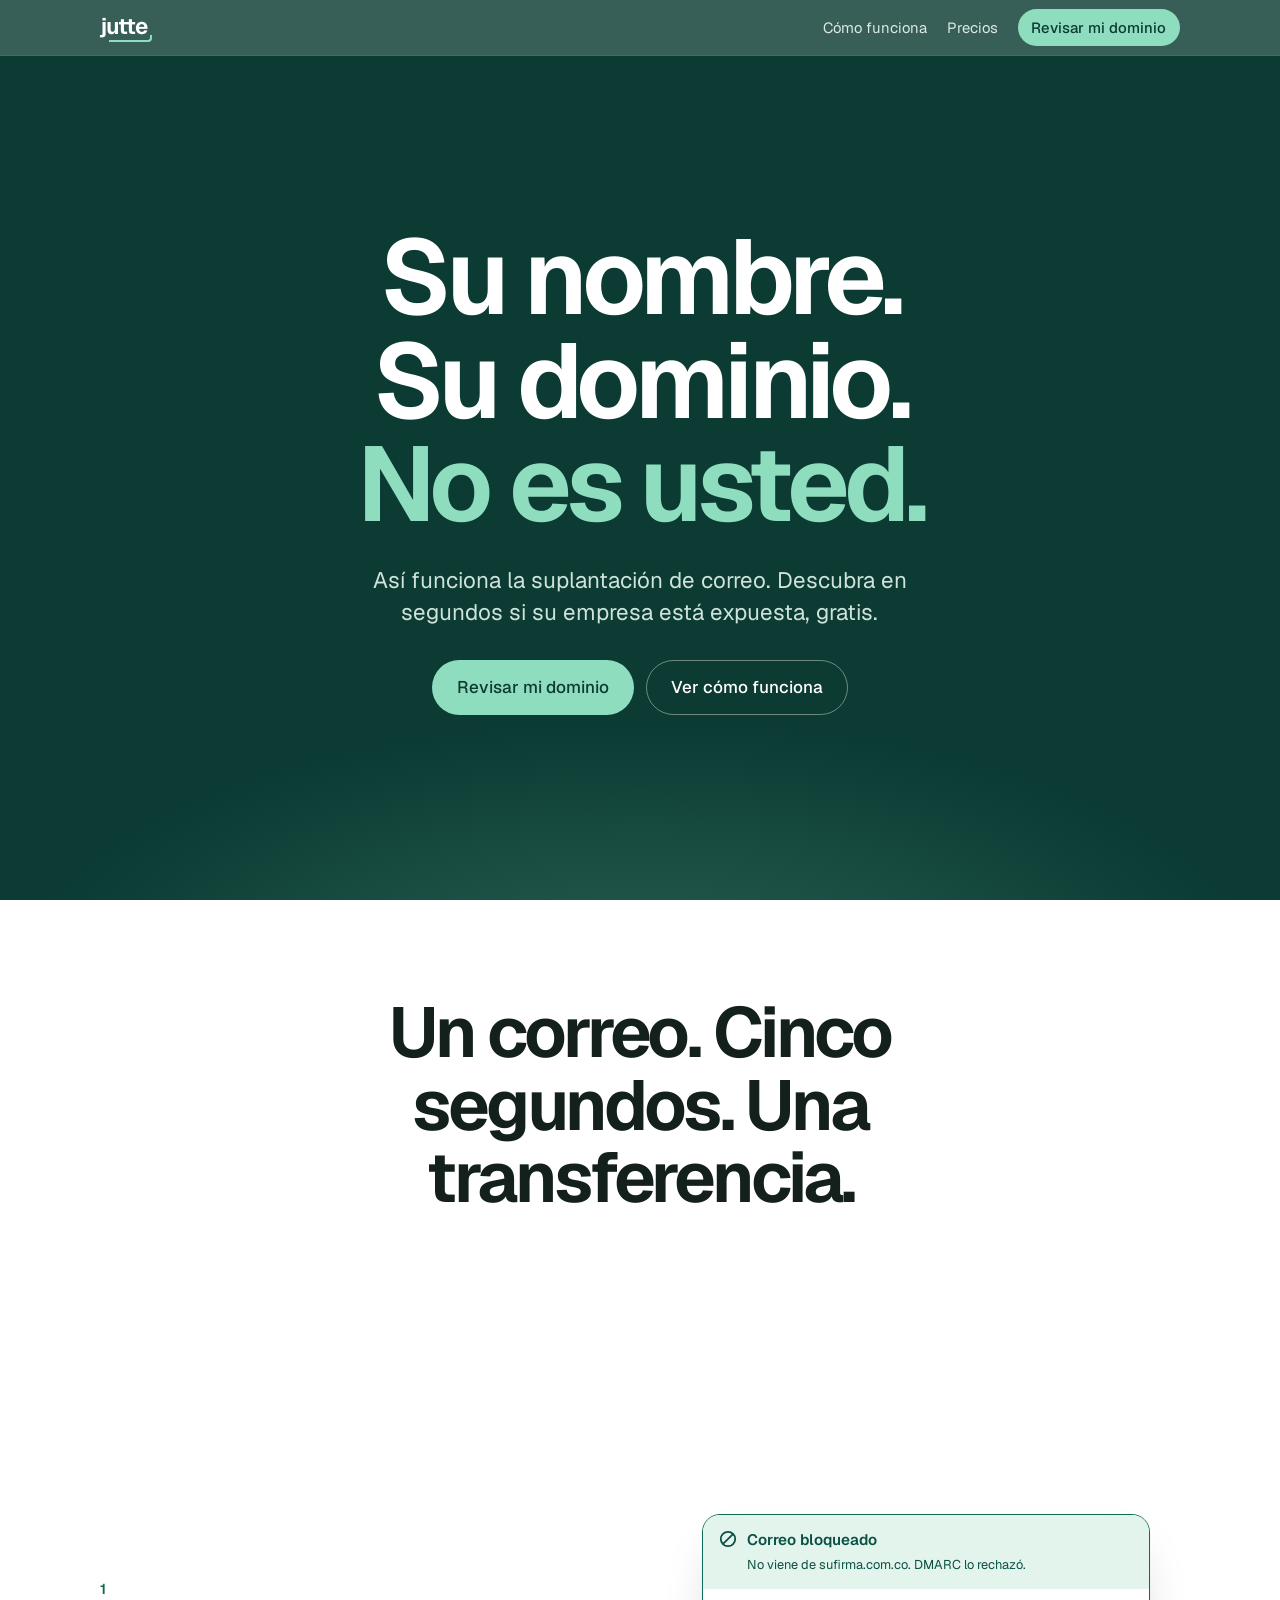
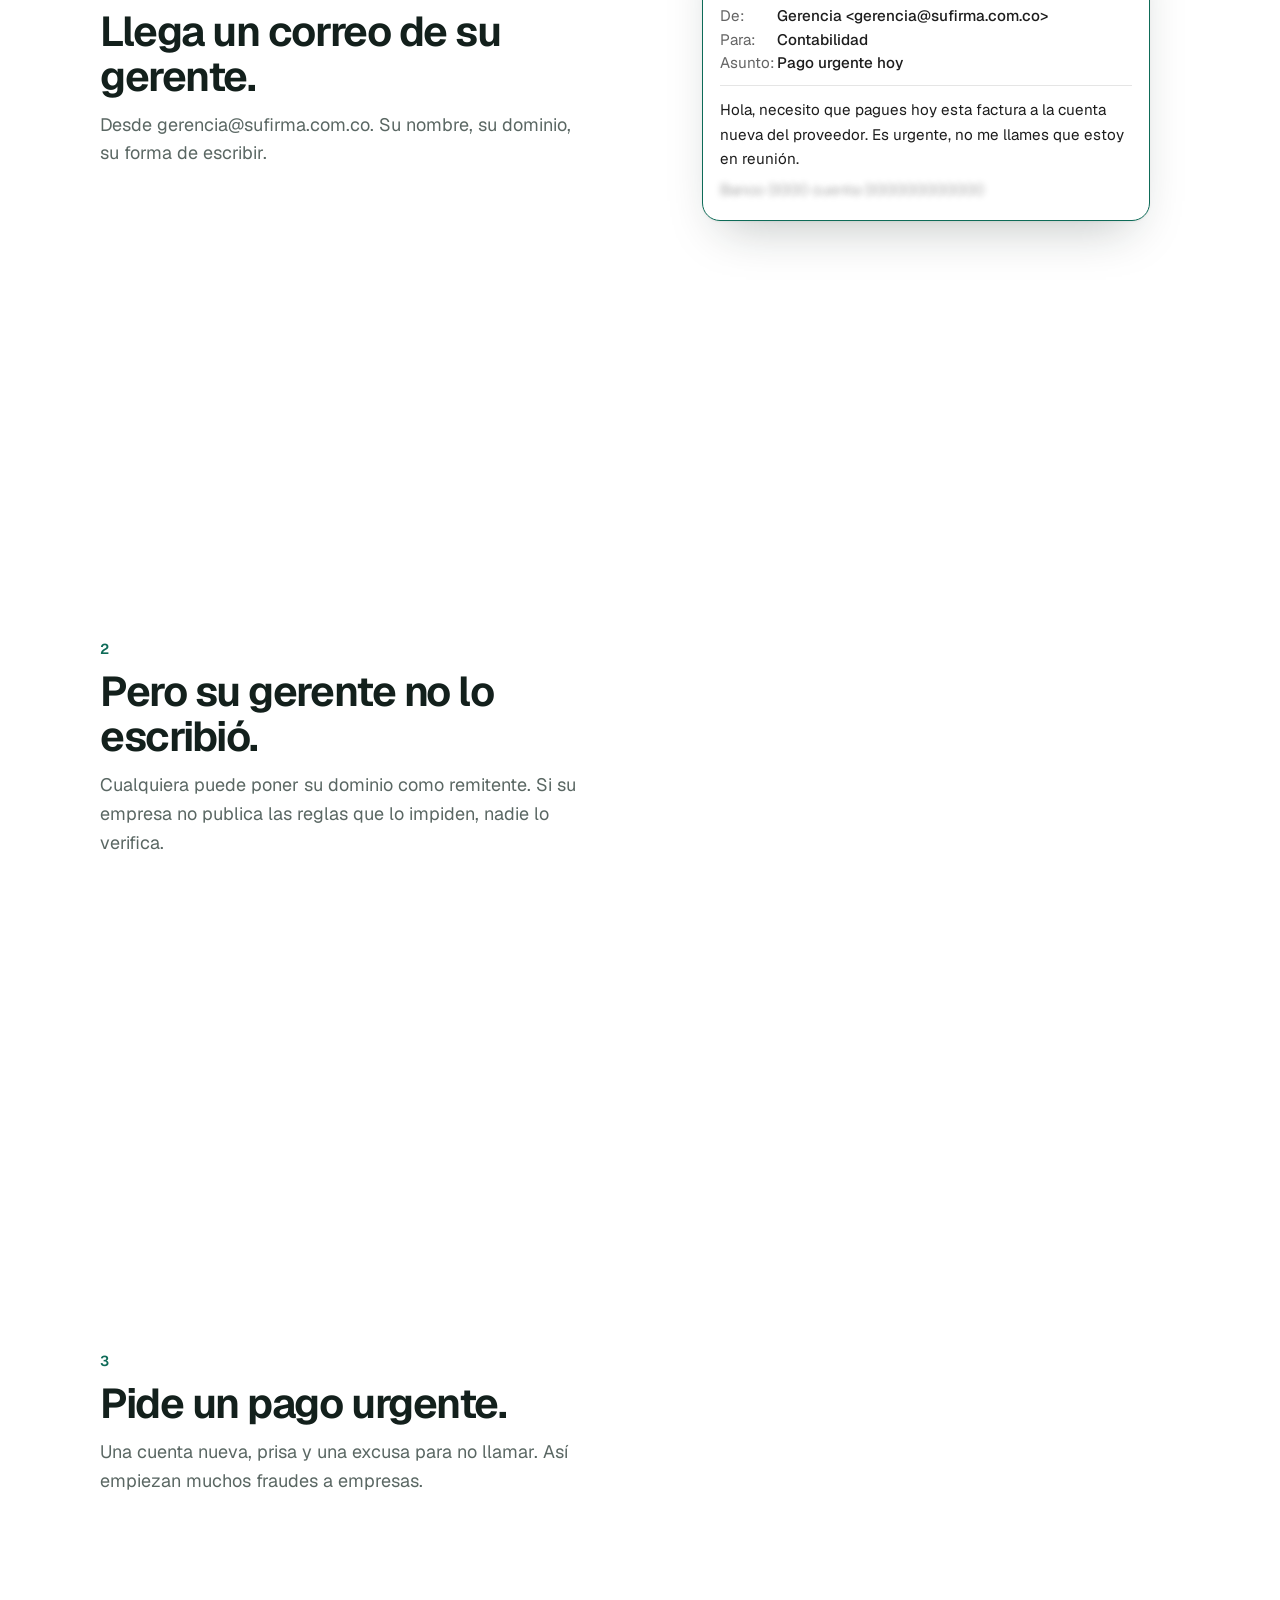
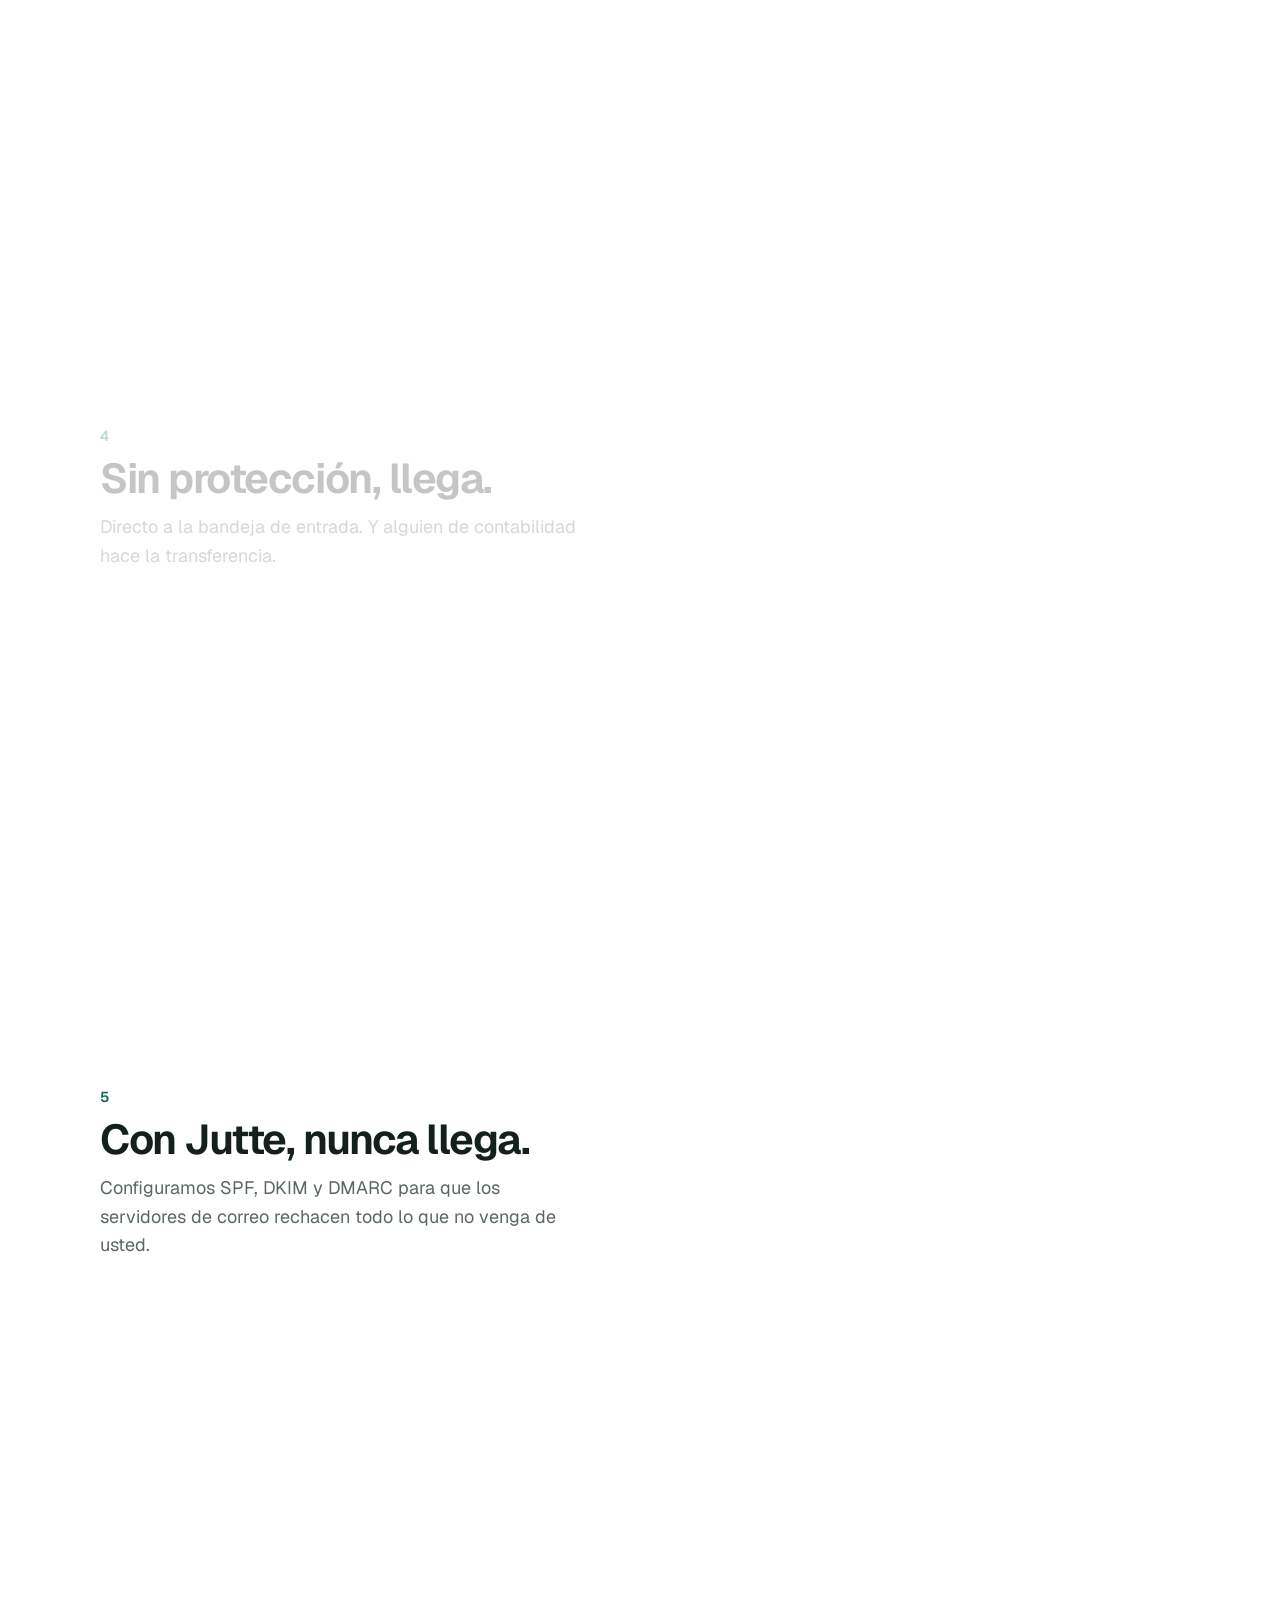
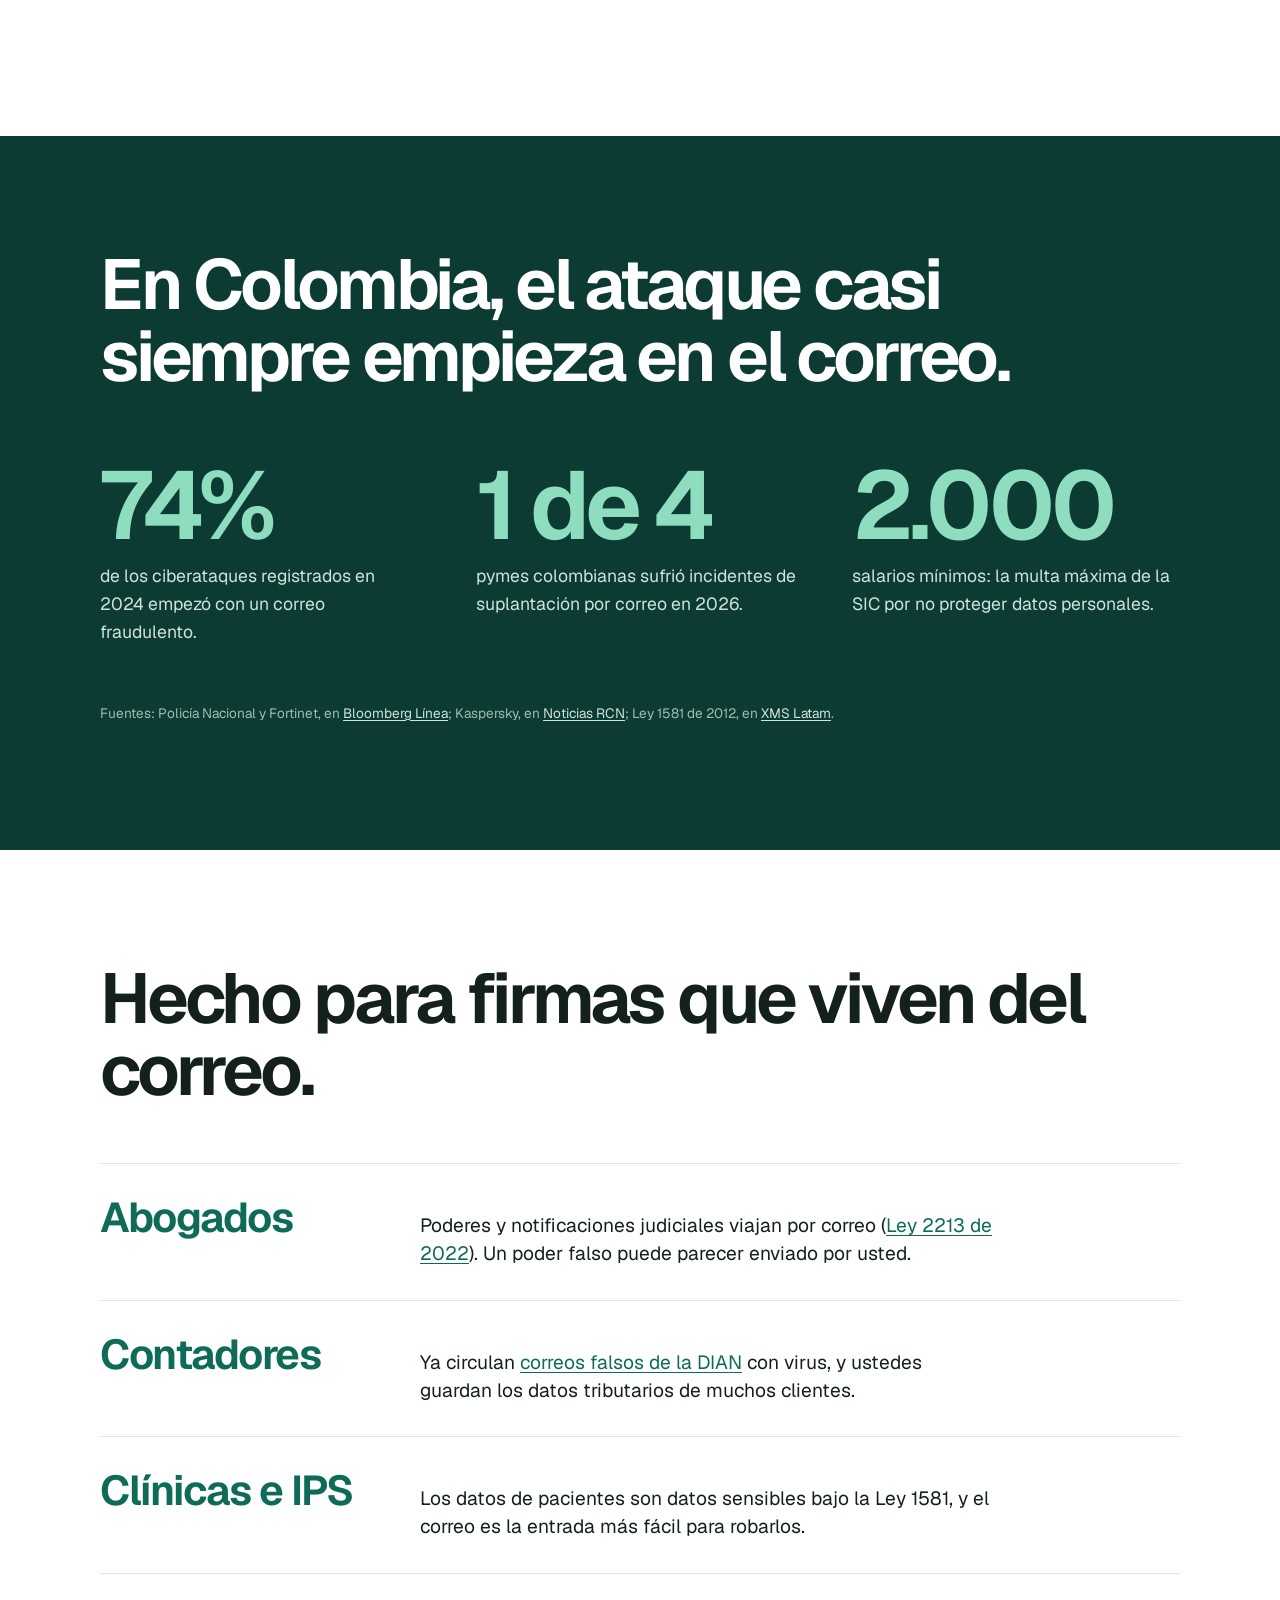
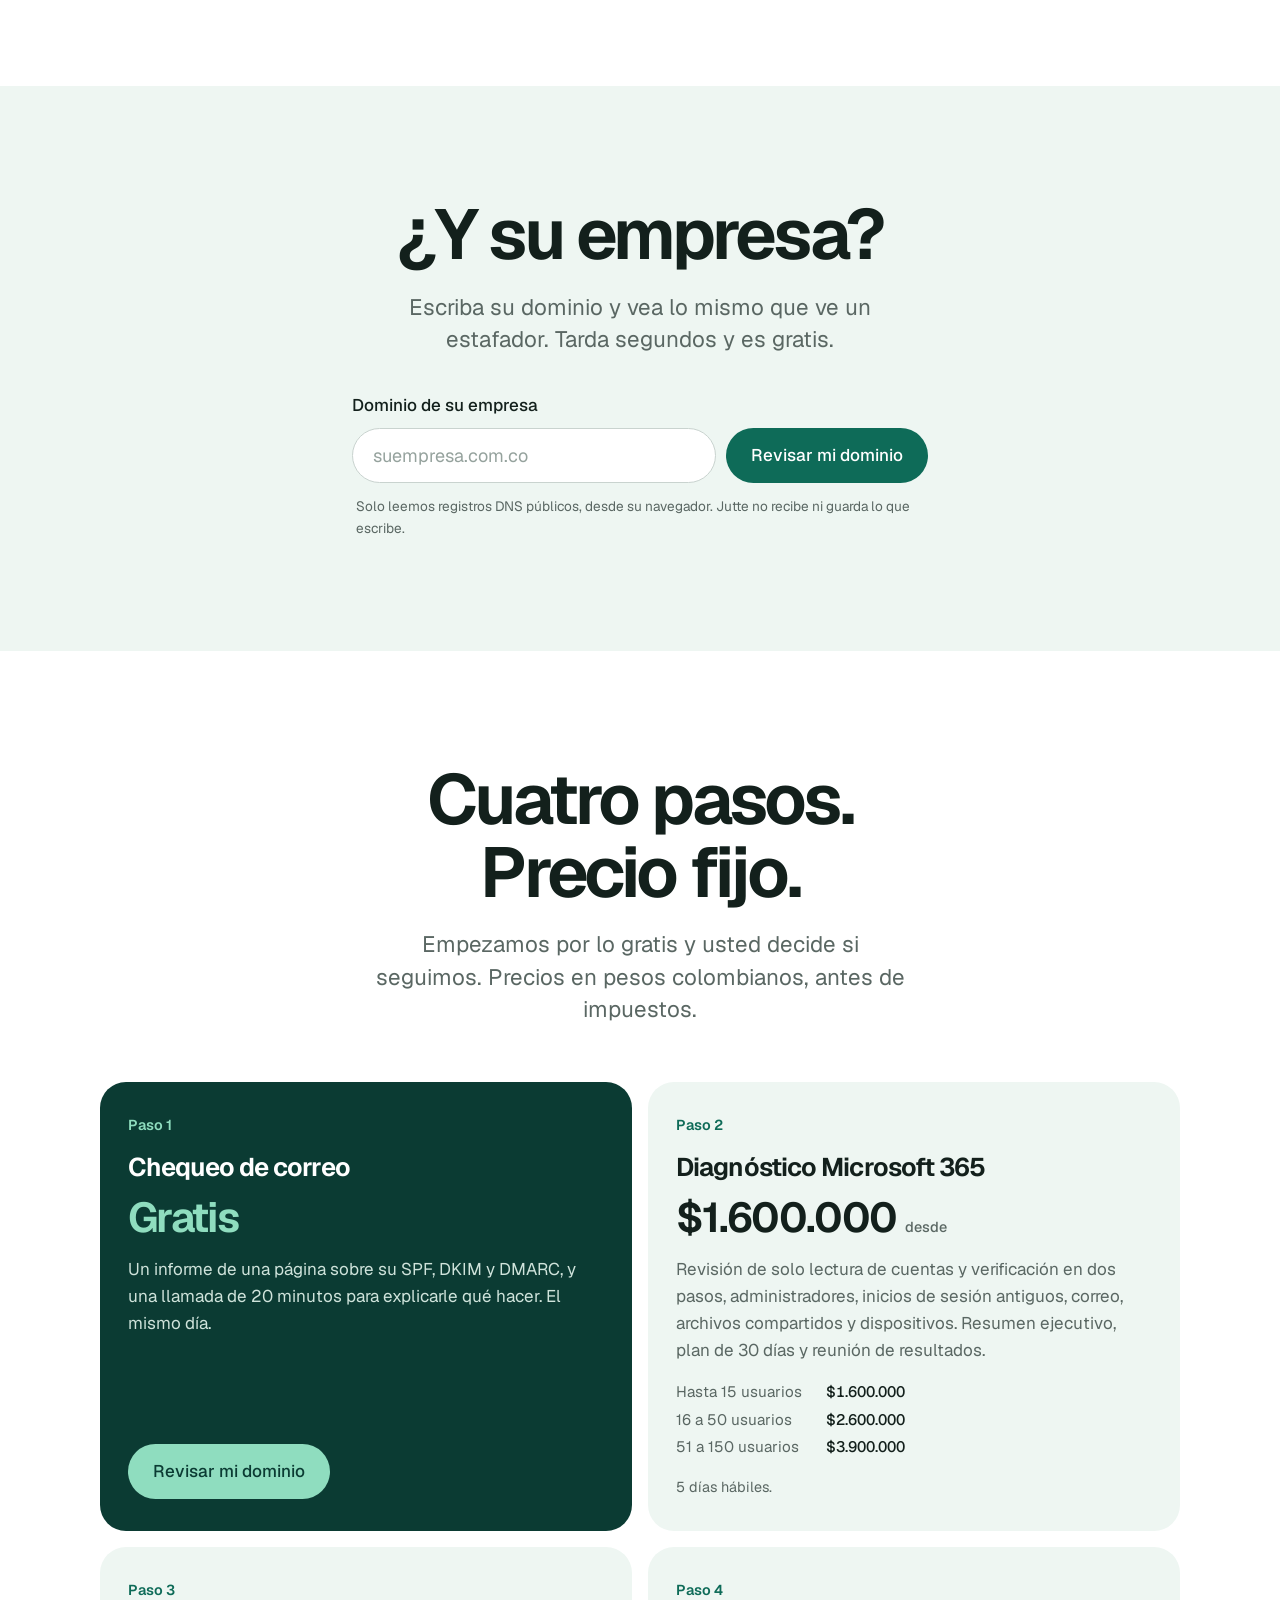
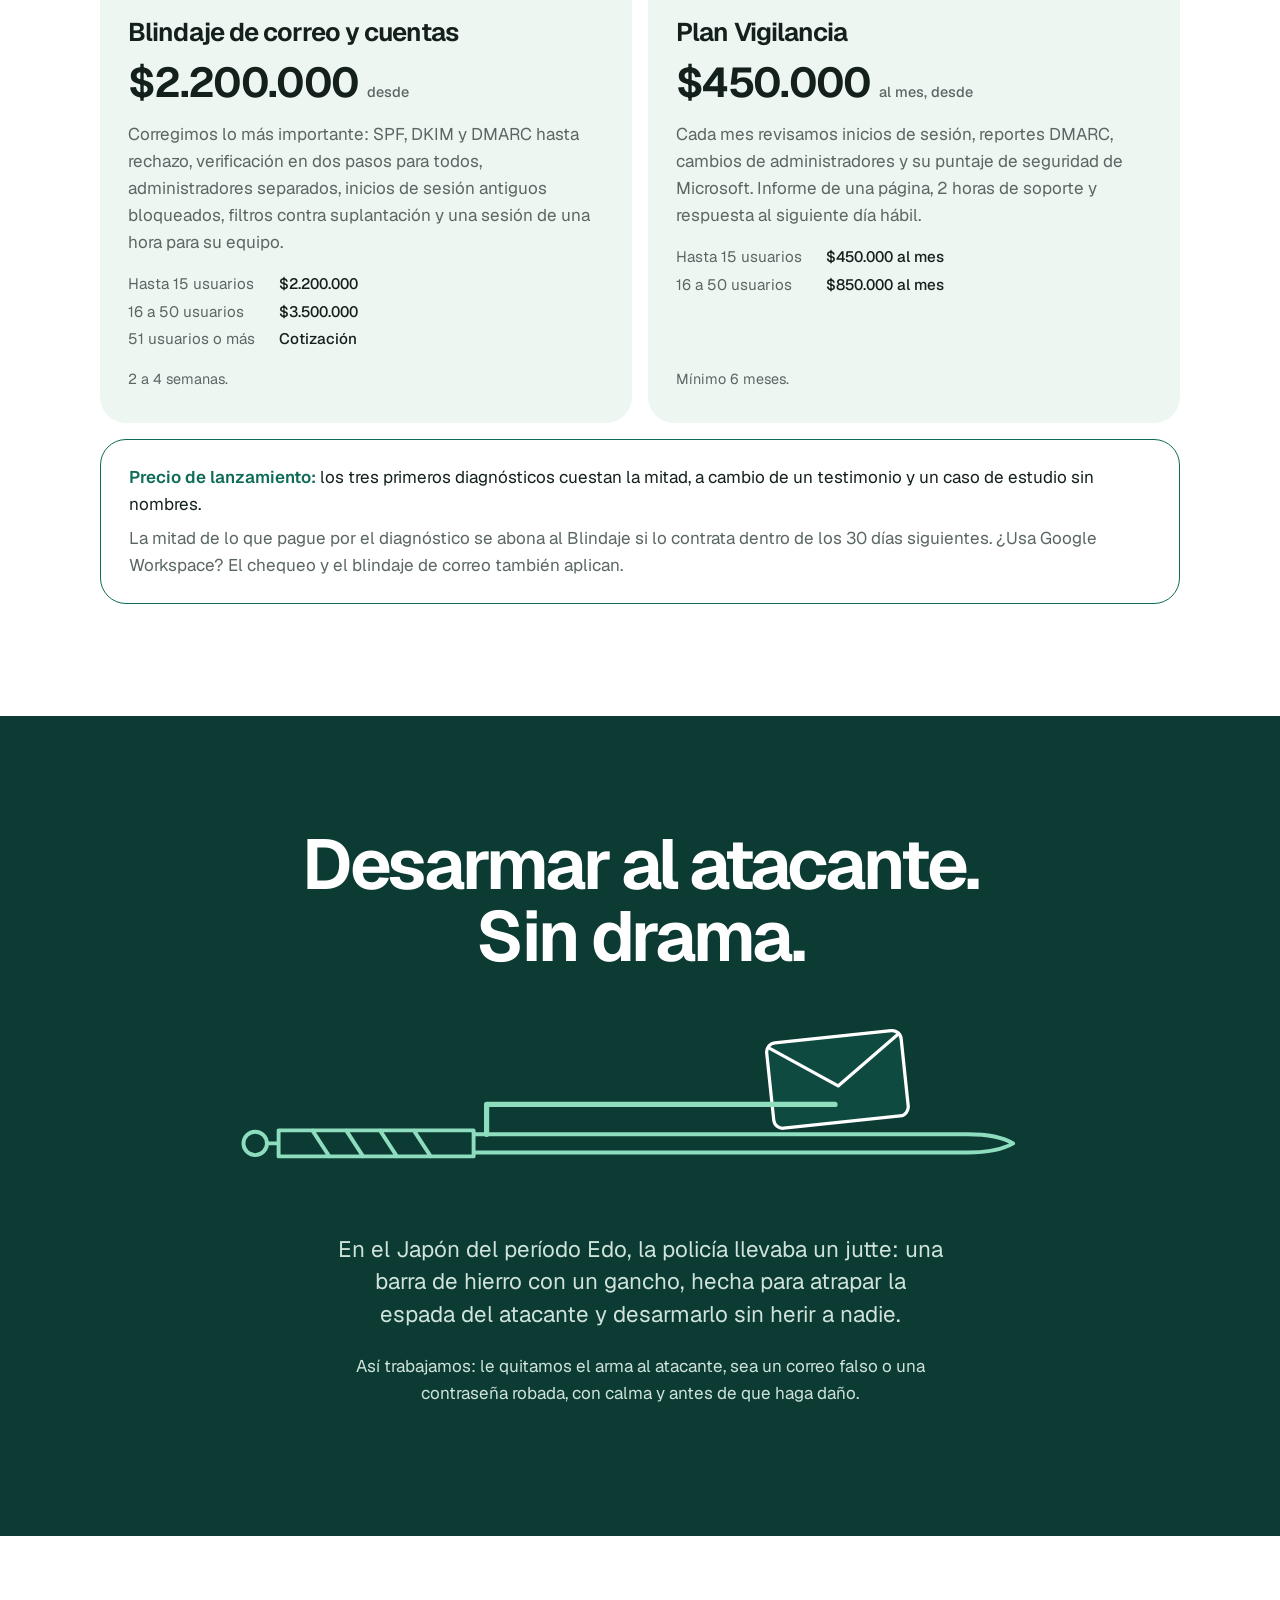
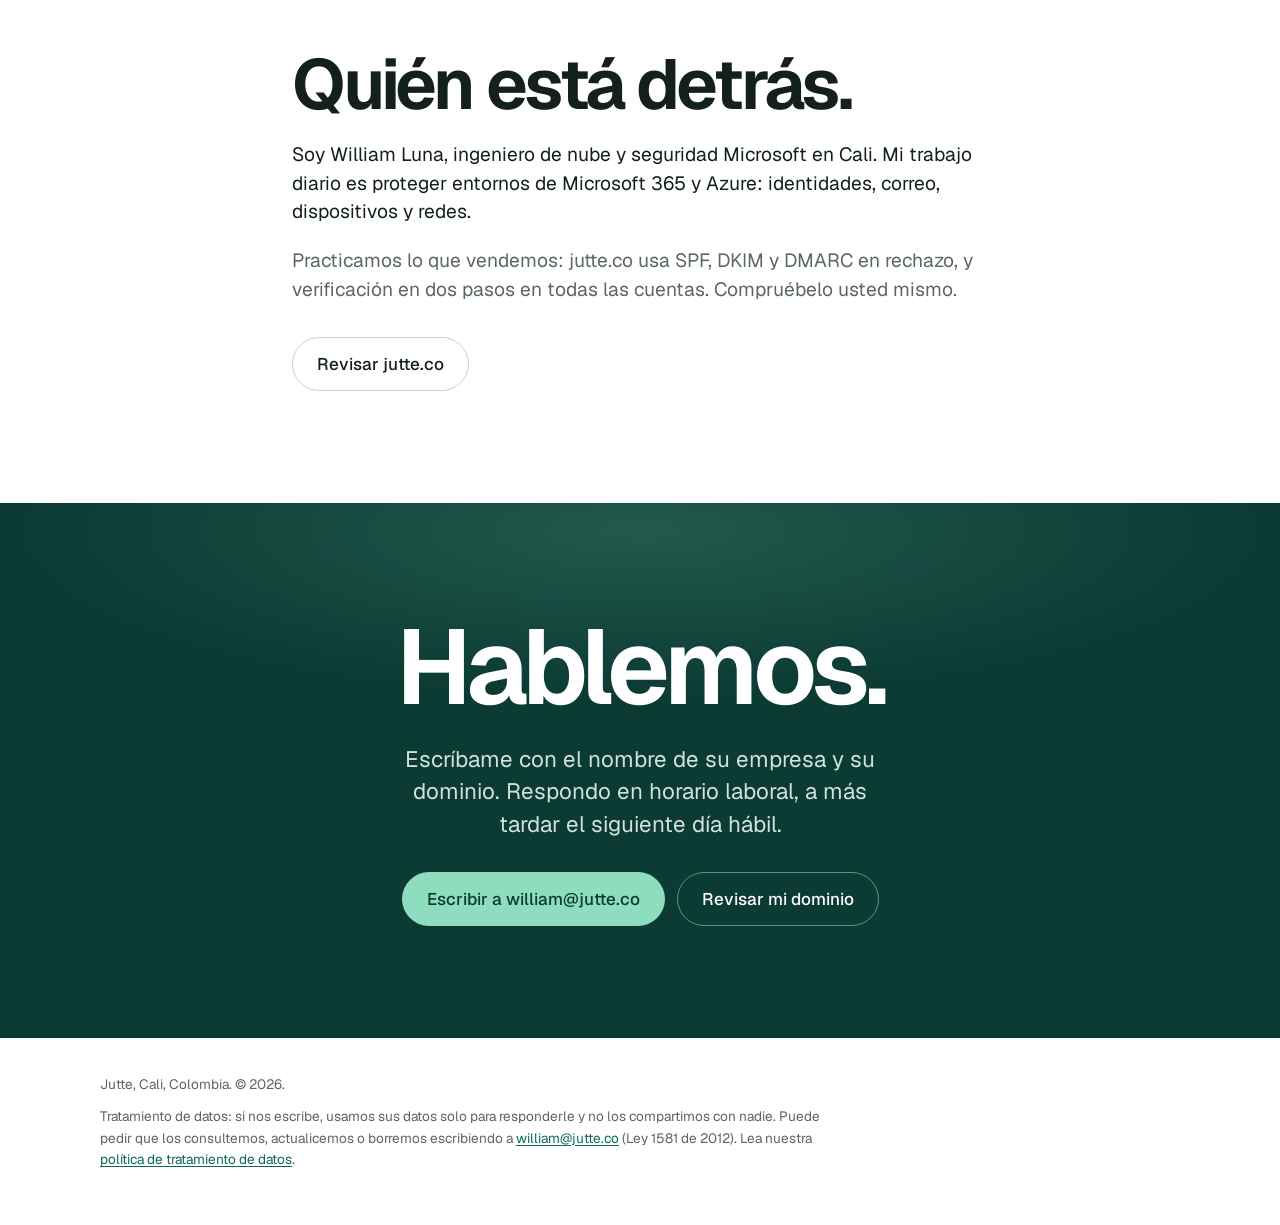
==== index.html @ f6f81e1d "Publicar sitio de Jutte" ====
<!doctype html>
<html lang="es-CO">
<head>
<meta charset="utf-8">
<meta name="viewport" content="width=device-width, initial-scale=1">
<meta http-equiv="Content-Security-Policy" content="default-src 'none'; script-src 'sha256-WZRJfWvsnNCPcxzZwvyhovnZGqhZaC+8gPGPRbx6wTk=' 'sha256-IZvmoi/upwo+bz4iasGCE7zJYAdFJZMcKbHL0jbHYXU='; style-src 'unsafe-inline'; font-src data:; connect-src https://dns.google; img-src data:; base-uri 'none'; form-action 'none'">
<meta name="referrer" content="no-referrer">
<title>Jutte | Seguridad de correo y Microsoft 365 en Cali</title>
<meta name="description" content="Revise gratis si alguien puede suplantar el correo de su empresa. Seguridad de correo y Microsoft 365 para firmas de abogados, contadores y clínicas en Cali.">
<meta property="og:title" content="Jutte | Su nombre. Su dominio. No es usted.">
<meta property="og:description" content="Revise gratis en segundos si el correo de su empresa se puede suplantar.">
<meta property="og:url" content="https://jutte.co/">
<meta property="og:locale" content="es_CO">
<meta name="theme-color" content="#0B3B33">
<link rel="icon" href="data:image/svg+xml,%3Csvg xmlns='http://www.w3.org/2000/svg' viewBox='0 0 64 64'%3E%3Crect width='64' height='64' rx='14' fill='%230B3B33'/%3E%3Ccircle cx='35' cy='14' r='4.5' fill='%23fff'/%3E%3Cpath d='M35 25v19q0 9-9 9h-4' stroke='%23fff' stroke-width='7' fill='none' stroke-linecap='round'/%3E%3Cpath d='M14 58h30q4 0 4-4v-6' stroke='%238FDDBF' stroke-width='4' fill='none' stroke-linecap='round'/%3E%3C/svg%3E">
<script>document.documentElement.classList.add("js");</script>
<style>
  @font-face {
    font-family: "Geist";
    src: url([data-uri]) format("woff2");
    font-weight: 100 900; font-style: normal; font-display: swap;
  }
  :root {
    --forest: #0B3B33;
    --forest-2: #0F4A40;
    --green: #0E6B58;
    --green-deep: #0A5144;
    --jade: #8FDDBF;
    --mint: #EEF6F2;
    --ink: #13201C;
    --muted: #5A6763;
    --line: #DFE7E3;
    --ok: #12805C;
    --warn: #B45309;
    --bad: #C0261A;
    --head: 3.5rem;
    --sans: "Geist", system-ui, -apple-system, "Segoe UI", Roboto, sans-serif;
    --mono: ui-monospace, SFMono-Regular, Menlo, Consolas, monospace;
  }
  *, *::before, *::after { box-sizing: border-box; }
  html { -webkit-text-size-adjust: 100%; scroll-padding-top: var(--head); }
  @media (prefers-reduced-motion: no-preference) { html { scroll-behavior: smooth; } }
  body { margin: 0; font: 400 1.0625rem/1.6 var(--sans); color: var(--ink); background: #fff; -webkit-font-smoothing: antialiased; }
  a { color: var(--green); text-underline-offset: .18em; }
  :focus-visible { outline: 2px solid var(--green); outline-offset: 3px; border-radius: 6px; }
  .wrap { max-width: 70rem; margin: 0 auto; padding: 0 1.25rem; }
  .narrow { max-width: 46rem; }
  .center { text-align: center; margin-left: auto; margin-right: auto; }
  h1, h2, h3 { font-weight: 650; letter-spacing: -.035em; margin: 0; }
  .mega { font-size: clamp(3.2rem, 13vw, 6.6rem); line-height: .98; letter-spacing: -.05em; }
  .big { font-size: clamp(2.2rem, 7.5vw, 4.4rem); line-height: 1.03; letter-spacing: -.045em; }
  .lede { font-size: clamp(1.15rem, 2.6vw, 1.4rem); line-height: 1.45; }
  .muted { color: var(--muted); }
  .src { font-size: .85rem; color: var(--muted); }

  /* Reveal on scroll (only when JS is on) */
  .js [data-reveal] { opacity: 0; transform: translateY(28px); transition: opacity .9s cubic-bezier(.2,.7,.2,1), transform .9s cubic-bezier(.2,.7,.2,1); }
  .js [data-reveal].in { opacity: 1; transform: none; }
  .js [data-reveal="2"] { transition-delay: .12s; }
  .js [data-reveal="3"] { transition-delay: .24s; }
  @media (prefers-reduced-motion: reduce) { .js [data-reveal] { opacity: 1; transform: none; transition: none; } }

  /* Buttons */
  .btn { display: inline-block; font: 500 1.0625rem/1.2 var(--sans); padding: 1rem 1.5rem; border-radius: 999px; border: 1.5px solid transparent; cursor: pointer; text-decoration: none; text-align: center; }
  .btn-green { background: var(--green); color: #fff; }
  .btn-green:hover { background: var(--green-deep); }
  .btn-jade { background: var(--jade); color: var(--forest); }
  .btn-jade:hover { background: #A9E8CF; }
  .btn-ghost { color: #fff; border-color: rgba(255,255,255,.4); }
  .btn-ghost:hover { border-color: #fff; }
  .btn-line { color: var(--ink); border-color: #C9D3CF; background: #fff; }
  .btn-line:hover { border-color: var(--green); color: var(--green); }
  .actions { display: flex; flex-wrap: wrap; gap: .75rem; justify-content: center; margin-top: 2rem; }

  /* Header */
  header { position: sticky; top: 0; z-index: 20; height: var(--head); background: rgba(11,59,51,.82); -webkit-backdrop-filter: saturate(1.4) blur(14px); backdrop-filter: saturate(1.4) blur(14px); border-bottom: 1px solid rgba(255,255,255,.08); }
  .bar { display: flex; align-items: center; justify-content: space-between; height: 100%; }
  .brand { position: relative; color: #fff; text-decoration: none; font-size: 1.4rem; font-weight: 650; letter-spacing: -.04em; line-height: 1; padding-bottom: .12em; }
  .brand::after { content: ""; position: absolute; left: .42em; right: -.18em; bottom: -.1em; height: .32em; border: solid var(--jade); border-width: 0 2.5px 2.5px 0; border-bottom-right-radius: 4px; }
  .bar nav { display: flex; gap: 1.25rem; align-items: center; }
  .bar nav a { color: #DCEBE5; text-decoration: none; font-size: .925rem; }
  .bar nav a:hover { color: #fff; }
  .bar nav .pill { color: var(--forest); background: var(--jade); padding: .4rem .85rem; border-radius: 999px; font-weight: 500; }
  @media (max-width: 30rem) { .bar nav .hide-s { display: none; } }

  /* Hero */
  .hero { background: var(--forest); color: #fff; min-height: calc(100svh - var(--head)); display: grid; place-items: center; padding: 4rem 0 5rem; overflow: hidden; position: relative; }
  .hero::before { content: ""; position: absolute; inset: auto -20% -55% -20%; height: 90%; background: radial-gradient(closest-side, rgba(143,221,191,.22), transparent 70%); pointer-events: none; }
  .hero .wrap { position: relative; }
  .hero .mega span { display: block; }
  .hero .mega .last { color: var(--jade); }
  .hero .lede { color: #CFE3DB; margin: 1.75rem auto 0; max-width: 34rem; }

  /* Scroll story */
  .story { position: relative; background: #fff; }
  .story-intro { padding: 6rem 0 2rem; }
  .story-grid { position: relative; }
  .stage { position: sticky; top: var(--head); z-index: 2; height: 58svh; display: flex; align-items: center; justify-content: center; background: linear-gradient(#fff 88%, rgba(255,255,255,0)); padding: 1rem 0; }
  .steps { position: relative; z-index: 1; padding-bottom: 20svh; }
  .step { min-height: 62svh; padding-top: 2rem; }
  .step .n { font-size: .9rem; font-weight: 600; color: var(--green); margin: 0 0 .5rem; }
  .step h3 { font-size: clamp(1.7rem, 5.2vw, 2.6rem); line-height: 1.08; margin-bottom: .75rem; }
  .step p { color: var(--muted); font-size: 1.125rem; margin: 0; max-width: 30rem; }
  .js .step { opacity: .25; transition: opacity .4s ease; }
  .js .step.active { opacity: 1; }

  .mail { width: min(25rem, 100%); border: 1.5px solid var(--line); border-radius: 18px; background: #fff; box-shadow: 0 1px 2px rgba(19,32,28,.05), 0 24px 48px -20px rgba(19,32,28,.28); overflow: hidden; font-size: .875rem; transition: border-color .4s ease, transform .5s ease; }
  .banner { display: flex; gap: .65rem; align-items: flex-start; padding: 0 1rem; max-height: 0; opacity: 0; overflow: hidden; transition: max-height .45s ease, opacity .35s ease, padding .45s ease; }
  .banner svg { flex: none; margin-top: .15rem; }
  .banner strong { display: block; font-weight: 600; }
  .banner span { font-size: .8rem; }
  .banner-bad { background: #FDEFED; color: #8A1C12; }
  .banner-ok { background: #E3F4EC; color: #0A5144; }
  .mail-body { padding: .95rem 1.05rem 1.1rem; transition: opacity .45s ease, filter .45s ease; }
  .mail-head { border-bottom: 1px solid var(--line); padding-bottom: .65rem; margin-bottom: .75rem; line-height: 1.55; }
  .mail-head div { display: grid; grid-template-columns: 3.6rem 1fr; }
  .mail-head > div > span { color: var(--muted); }
  .mail-head b { font-weight: 500; overflow-wrap: anywhere; }
  .mail p { margin: 0 0 .45rem; }
  .mail .blur { color: transparent; text-shadow: 0 0 6px rgba(19,32,28,.4); user-select: none; margin: 0; }
  .mark { border-radius: 4px; transition: background-color .4s ease, box-shadow .4s ease; }
  .mail[data-step="2"] .hl-from, .mail[data-step="3"] .hl-ask { background: #FFE9A8; box-shadow: 0 0 0 3px #FFE9A8; }
  .mail[data-step="4"] { border-color: var(--bad); }
  .mail[data-step="4"] .banner-bad, .mail[data-step="5"] .banner-ok { max-height: 7rem; opacity: 1; padding: .8rem 1rem; }
  .mail[data-step="5"] { border-color: var(--green); }
  .mail[data-step="5"] .mail-body { opacity: .35; filter: grayscale(1); }

  @media (min-width: 56rem) {
    .story-grid { display: grid; grid-template-columns: 1fr 1fr; gap: 4rem; }
    .stage { order: 2; height: calc(100svh - var(--head)); background: none; }
    .steps { order: 1; padding: 10svh 0 25svh; }
    .step { min-height: 75svh; display: flex; flex-direction: column; justify-content: center; padding-top: 0; }
    .mail { font-size: .95rem; width: min(28rem, 100%); }
  }

  /* Numbers */
  .numbers { background: var(--forest); color: #fff; padding: 7rem 0; }
  .numbers .big { color: #fff; }
  .num-grid { display: grid; gap: 3rem; margin-top: 4rem; }
  .num { font-size: clamp(3.6rem, 12vw, 6rem); font-weight: 650; letter-spacing: -.05em; line-height: 1; color: var(--jade); }
  .num-grid p { color: #CFE3DB; font-size: 1.1rem; margin: .6rem 0 0; max-width: 20rem; }
  .numbers .src { color: #9DBDB1; margin-top: 3.5rem; }
  @media (min-width: 56rem) { .num-grid { grid-template-columns: repeat(3, 1fr); } }
  .numbers .src a { color: #CFE3DB; }

  /* Who it's for */
  .who { padding: 7rem 0; }
  .who-list { list-style: none; padding: 0; margin: 3.5rem 0 0; }
  .who-list li { padding: 2rem 0; border-top: 1px solid var(--line); display: grid; gap: .5rem; }
  .who-list li:last-child { border-bottom: 1px solid var(--line); }
  .who-list h3 { font-size: clamp(1.7rem, 5vw, 2.6rem); color: var(--green); line-height: 1.05; }
  .who-list p { font-size: 1.2rem; line-height: 1.45; margin: 0; max-width: 36rem; }
  @media (min-width: 56rem) { .who-list li { grid-template-columns: 18rem 1fr; gap: 2rem; align-items: baseline; } }

  /* Checker */
  .checker { background: var(--mint); padding: 7rem 0; }
  .check { margin: 2.25rem auto 0; max-width: 36rem; text-align: left; }
  .check label { display: block; font-weight: 500; margin-bottom: .55rem; }
  .check-row { display: flex; flex-wrap: wrap; gap: .6rem; }
  .check input { flex: 1 1 15rem; min-width: 0; font: 400 1.125rem/1.2 var(--sans); padding: 1rem 1.25rem; border: 1.5px solid #C9D3CF; border-radius: 999px; background: #fff; color: var(--ink); }
  .check input:focus { border-color: var(--green); outline: none; box-shadow: 0 0 0 4px rgba(14,107,88,.15); }
  .check input::placeholder { color: #95A29D; }
  #check-btn { background: var(--green); color: #fff; }
  #check-btn:hover { background: var(--green-deep); }
  #check-btn[disabled] { opacity: .7; cursor: progress; }
  .fine { font-size: .85rem; color: var(--muted); margin: .8rem 0 0; padding-left: .25rem; }
  .msg { margin: .9rem 0 0; padding: .8rem 1rem; border: 1px solid #F3C7C1; background: #FDF1EF; color: #7A1A12; border-radius: 14px; font-size: .95rem; }
  .msg[hidden] { display: none; }

  .result { border: 1px solid var(--line); border-radius: 22px; margin: 1.75rem auto 0; padding: 1.5rem 1.5rem .5rem; max-width: 36rem; background: #fff; text-align: left; box-shadow: 0 24px 48px -28px rgba(19,32,28,.3); }
  .result[hidden] { display: none; }
  .result h2 { font-size: 1.4rem; line-height: 1.25; letter-spacing: -.025em; margin: 0 0 .4rem; }
  .result .sub { color: var(--muted); margin: 0 0 .9rem; font-size: .925rem; }
  .finding { border-top: 1px solid var(--line); padding: .9rem 0; }
  .finding-head { display: flex; justify-content: space-between; align-items: baseline; gap: 1rem; }
  .finding-name { font-weight: 600; }
  .finding-name small { display: block; font-weight: 400; color: var(--muted); font-size: .85rem; }
  .finding p { margin: .35rem 0 0; }
  .status { display: inline-flex; align-items: center; gap: .4rem; font-weight: 600; font-size: .9rem; white-space: nowrap; }
  .status::before { content: ""; width: .65rem; height: .65rem; background: currentColor; flex: none; }
  .s-ok { color: var(--ok); }   .s-ok::before { border-radius: 50%; }
  .s-warn { color: var(--warn); } .s-warn::before { clip-path: polygon(50% 0, 100% 100%, 0 100%); }
  .s-bad { color: var(--bad); }  .s-bad::before { border-radius: 1px; }
  .s-info { color: var(--muted); } .s-info::before { border-radius: 50%; background: transparent; border: 2px solid currentColor; }
  .finding details { margin-top: .4rem; }
  .finding summary { cursor: pointer; color: var(--muted); font-size: .85rem; }
  .finding pre { margin: .4rem 0 0; padding: .6rem .7rem; background: var(--mint); border-radius: 10px; font: .8rem/1.5 var(--mono); white-space: pre-wrap; word-break: break-all; }
  .result-cta { border-top: 1px solid var(--line); padding: 1.1rem 0 1.1rem; }
  .result-cta p { margin: 0 0 .9rem; }
  .result .btn-ai { background: var(--green); color: #fff; }
  .result .btn-ai:hover { background: var(--green-deep); }
  @media (prefers-reduced-motion: no-preference) {
    .result.reveal .finding, .result.reveal .result-cta { animation: rise .4s ease-out both; }
    .result.reveal .finding:nth-of-type(2) { animation-delay: .1s; }
    .result.reveal .finding:nth-of-type(3) { animation-delay: .2s; }
    .result.reveal .finding:nth-of-type(4) { animation-delay: .3s; }
    .result.reveal .result-cta { animation-delay: .4s; }
    @keyframes rise { from { opacity: 0; transform: translateY(8px); } to { opacity: 1; transform: none; } }
  }

  /* Pricing */
  .pricing { padding: 7rem 0; }
  .tiles { display: grid; gap: 1rem; margin-top: 3.5rem; }
  .tile { background: var(--mint); border-radius: 26px; padding: 2rem 1.75rem; display: flex; flex-direction: column; }
  .tile .n { font-size: .9rem; font-weight: 600; color: var(--green); margin: 0 0 1rem; }
  .tile h3 { font-size: 1.6rem; line-height: 1.12; }
  .tile .price { font-size: clamp(2rem, 6vw, 2.6rem); font-weight: 650; letter-spacing: -.04em; line-height: 1.05; margin: .9rem 0 1rem; color: var(--ink); }
  .tile .price small { font-size: .9rem; font-weight: 500; letter-spacing: 0; color: var(--muted); }
  .tile p { margin: 0 0 1rem; color: var(--muted); }
  .tiers { display: grid; grid-template-columns: max-content max-content; gap: .2rem 1.5rem; margin: 0 0 1rem; font-size: .95rem; }
  .tiers dt { color: var(--muted); }
  .tiers dd { margin: 0; font-weight: 500; font-variant-numeric: tabular-nums; }
  .tile .time { font-size: .9rem; margin-top: auto; margin-bottom: 0; }
  .tile-free { background: var(--forest); color: #fff; }
  .tile-free .n, .tile-free .price { color: var(--jade); }
  .tile-free p { color: #CFE3DB; }
  .tile-free .btn { align-self: flex-start; margin-top: auto; }
  .launch { margin-top: 1rem; padding: 1.5rem 1.75rem; border: 1.5px solid var(--green); border-radius: 26px; }
  .launch p { margin: 0 0 .4rem; }
  .launch p:last-child { margin: 0; color: var(--muted); }
  .launch strong { color: var(--green); font-weight: 600; }
  @media (min-width: 56rem) { .tiles { grid-template-columns: 1fr 1fr; } }

  /* Name */
  .name { background: var(--forest); color: #fff; padding: 7rem 0; overflow: hidden; }
  .name .lede { color: #CFE3DB; margin-top: 1.5rem; }
  .name p { color: #CFE3DB; max-width: 38rem; }
  .jitte { display: block; width: 100%; max-width: 52rem; height: auto; margin: 3.5rem auto 3rem; }
  .js .jitte .draw { stroke-dasharray: 1; stroke-dashoffset: 1; transition: stroke-dashoffset 1.8s cubic-bezier(.4,0,.2,1); }
  .js .jitte .draw.d2 { transition-delay: .9s; transition-duration: 1s; }
  .js .jitte .env { opacity: 0; transform: translateY(-30px) rotate(-6deg); transform-origin: 470px 40px; transition: opacity .6s ease 1.6s, transform .7s cubic-bezier(.2,1.4,.4,1) 1.6s; }
  .js .jitte.in .draw { stroke-dashoffset: 0; }
  .js .jitte.in .env { opacity: 1; transform: rotate(-6deg); }
  @media (prefers-reduced-motion: reduce) { .js .jitte .draw { stroke-dashoffset: 0; transition: none; } .js .jitte .env { opacity: 1; transform: rotate(-6deg); transition: none; } }

  /* About + close */
  .about { padding: 7rem 0; }
  .about p { font-size: 1.2rem; line-height: 1.5; margin: 1.25rem 0 0; }
  .about .btn { margin-top: 2rem; }
  .close { background: var(--forest); color: #fff; padding: 7rem 0; position: relative; overflow: hidden; }
  .close::before { content: ""; position: absolute; inset: -40% -20% auto -20%; height: 90%; background: radial-gradient(closest-side, rgba(143,221,191,.18), transparent 70%); pointer-events: none; }
  .close .wrap { position: relative; }
  .close .lede { color: #CFE3DB; margin: 1.5rem auto 0; max-width: 32rem; }
  footer { padding: 2.25rem 0 2.75rem; font-size: .85rem; color: var(--muted); }
  footer p { margin: 0 0 .6rem; max-width: 46rem; }
</style>
</head>
<body>

<header>
  <div class="wrap bar">
    <a class="brand" href="#" aria-label="Jutte, inicio">jutte</a>
    <nav>
      <a class="hide-s" href="#historia">Cómo funciona</a>
      <a class="hide-s" href="#precios">Precios</a>
      <a class="pill" href="#revisar">Revisar mi dominio</a>
    </nav>
  </div>
</header>

<section class="hero" aria-labelledby="hero-title">
  <div class="wrap center">
    <h1 class="mega" id="hero-title" data-reveal>
      <span>Su nombre.</span>
      <span>Su dominio.</span>
      <span class="last">No es usted.</span>
    </h1>
    <p class="lede" data-reveal="2">Así funciona la suplantación de correo. Descubra en segundos si su empresa está expuesta, gratis.</p>
    <div class="actions" data-reveal="3">
      <a class="btn btn-jade" href="#revisar">Revisar mi dominio</a>
      <a class="btn btn-ghost" href="#historia">Ver cómo funciona</a>
    </div>
  </div>
</section>

<main>
  <section class="story" id="historia" aria-labelledby="story-title">
    <div class="wrap story-intro center narrow">
      <h2 class="big" id="story-title" data-reveal>Un correo. Cinco segundos. Una transferencia.</h2>
    </div>
    <div class="wrap story-grid">
      <div class="stage">
        <div class="mail" id="story-mail" data-step="1" aria-hidden="true">
          <div class="banner banner-bad">
            <svg width="18" height="18" viewBox="0 0 20 20" fill="none" stroke="currentColor" stroke-width="2"><path d="M3 10.5l3.5 3.5L17 5.5"/></svg>
            <div><strong>Entregado</strong><span>Llegó a la bandeja de entrada de contabilidad.</span></div>
          </div>
          <div class="banner banner-ok">
            <svg width="18" height="18" viewBox="0 0 20 20" fill="none" stroke="currentColor" stroke-width="2"><circle cx="10" cy="10" r="8"/><path d="M4.5 15.5l11-11"/></svg>
            <div><strong>Correo bloqueado</strong><span>No viene de sufirma.com.co. DMARC lo rechazó.</span></div>
          </div>
          <div class="mail-body">
            <div class="mail-head">
              <div><span>De:</span><b><span class="mark hl-from">Gerencia &lt;gerencia@sufirma.com.co&gt;</span></b></div>
              <div><span>Para:</span><b>Contabilidad</b></div>
              <div><span>Asunto:</span><b>Pago urgente hoy</b></div>
            </div>
            <p><span class="mark hl-ask">Hola, necesito que pagues hoy esta factura a la cuenta nueva del proveedor. Es urgente, no me llames que estoy en reunión.</span></p>
            <p class="blur">Banco 0000 cuenta 000000000000</p>
          </div>
        </div>
      </div>

      <div class="steps">
        <div class="step" data-step="1">
          <p class="n">1</p>
          <h3>Llega un correo de su gerente.</h3>
          <p>Desde gerencia@sufirma.com.co. Su nombre, su dominio, su forma de escribir.</p>
        </div>
        <div class="step" data-step="2">
          <p class="n">2</p>
          <h3>Pero su gerente no lo escribió.</h3>
          <p>Cualquiera puede poner su dominio como remitente. Si su empresa no publica las reglas que lo impiden, nadie lo verifica.</p>
        </div>
        <div class="step" data-step="3">
          <p class="n">3</p>
          <h3>Pide un pago urgente.</h3>
          <p>Una cuenta nueva, prisa y una excusa para no llamar. Así empiezan muchos fraudes a empresas.</p>
        </div>
        <div class="step" data-step="4">
          <p class="n">4</p>
          <h3>Sin protección, llega.</h3>
          <p>Directo a la bandeja de entrada. Y alguien de contabilidad hace la transferencia.</p>
        </div>
        <div class="step" data-step="5">
          <p class="n">5</p>
          <h3>Con Jutte, nunca llega.</h3>
          <p>Configuramos SPF, DKIM y DMARC para que los servidores de correo rechacen todo lo que no venga de usted.</p>
        </div>
      </div>
    </div>
  </section>

  <section class="numbers" aria-labelledby="numbers-title">
    <div class="wrap">
      <h2 class="big" id="numbers-title" data-reveal>En Colombia, el ataque casi siempre empieza en el correo.</h2>
      <div class="num-grid">
        <div data-reveal>
          <div class="num">74%</div>
          <p>de los ciberataques registrados en 2024 empezó con un correo fraudulento.</p>
        </div>
        <div data-reveal="2">
          <div class="num">1 de 4</div>
          <p>pymes colombianas sufrió incidentes de suplantación por correo en 2026.</p>
        </div>
        <div data-reveal="3">
          <div class="num">2.000</div>
          <p>salarios mínimos: la multa máxima de la SIC por no proteger datos personales.</p>
        </div>
      </div>
      <p class="src">Fuentes: Policía Nacional y Fortinet, en <a href="https://www.bloomberglinea.com/latinoamerica/colombia/colombia-es-el-cuarto-pais-de-la-region-con-mas-ciberataques/" rel="noopener">Bloomberg Línea</a>; Kaspersky, en <a href="https://www.noticiasrcn.com/economia/ciberseguridad-pymes-colombia-ataques-phishing-1077190" rel="noopener">Noticias RCN</a>; Ley 1581 de 2012, en <a href="https://xmslatam.com/co/ley-1581-de-2012-proteccion-datos-personales/" rel="noopener">XMS Latam</a>.</p>
    </div>
  </section>

  <section class="who" aria-labelledby="who-title">
    <div class="wrap">
      <h2 class="big" id="who-title" data-reveal>Hecho para firmas que viven del correo.</h2>
      <ul class="who-list">
        <li data-reveal>
          <h3>Abogados</h3>
          <p>Poderes y notificaciones judiciales viajan por correo (<a href="https://normas.cra.gov.co/gestor/docs/ley_2213_2022.htm" rel="noopener">Ley 2213 de 2022</a>). Un poder falso puede parecer enviado por usted.</p>
        </li>
        <li data-reveal>
          <h3>Contadores</h3>
          <p>Ya circulan <a href="https://www.radionacional.co/actualidad/economia/falsos-correos-de-la-dian-como-identificar-mensajes-fraudulentos" rel="noopener">correos falsos de la DIAN</a> con virus, y ustedes guardan los datos tributarios de muchos clientes.</p>
        </li>
        <li data-reveal>
          <h3>Clínicas e IPS</h3>
          <p>Los datos de pacientes son datos sensibles bajo la Ley 1581, y el correo es la entrada más fácil para robarlos.</p>
        </li>
      </ul>
    </div>
  </section>

  <section class="checker" id="revisar" aria-labelledby="check-title">
    <div class="wrap center">
      <h2 class="big" id="check-title" data-reveal>¿Y su empresa?</h2>
      <p class="lede muted center" style="max-width:32rem;margin-top:1.25rem" data-reveal="2">Escriba su dominio y vea lo mismo que ve un estafador. Tarda segundos y es gratis.</p>

      <form class="check" id="check" novalidate>
        <label for="dominio">Dominio de su empresa</label>
        <div class="check-row">
          <input id="dominio" name="dominio" type="text" inputmode="url" autocomplete="off" autocapitalize="off" spellcheck="false" placeholder="suempresa.com.co" aria-describedby="check-fine">
          <button class="btn" id="check-btn" type="submit">Revisar mi dominio</button>
        </div>
        <p class="fine" id="check-fine">Solo leemos registros DNS públicos, desde su navegador. Jutte no recibe ni guarda lo que escribe.</p>
        <p class="msg" id="check-msg" role="alert" hidden></p>
      </form>
      <noscript><p class="msg">Para revisar su dominio aquí necesita JavaScript. También puede <a href="mailto:william@jutte.co">escribirnos</a> y lo revisamos por usted.</p></noscript>

      <div class="result" id="result" aria-live="polite" hidden></div>
    </div>
  </section>

  <section class="pricing" id="precios" aria-labelledby="price-title">
    <div class="wrap">
      <h2 class="big center" id="price-title" data-reveal>Cuatro pasos.<br>Precio fijo.</h2>
      <p class="lede muted center" style="max-width:34rem;margin-top:1.25rem" data-reveal="2">Empezamos por lo gratis y usted decide si seguimos. Precios en pesos colombianos, antes de impuestos.</p>

      <div class="tiles">
        <article class="tile tile-free" data-reveal>
          <p class="n">Paso 1</p>
          <h3>Chequeo de correo</h3>
          <p class="price">Gratis</p>
          <p>Un informe de una página sobre su SPF, DKIM y DMARC, y una llamada de 20 minutos para explicarle qué hacer. El mismo día.</p>
          <a class="btn btn-jade" href="#revisar">Revisar mi dominio</a>
        </article>
        <article class="tile" data-reveal="2">
          <p class="n">Paso 2</p>
          <h3>Diagnóstico Microsoft 365</h3>
          <p class="price">$1.600.000 <small>desde</small></p>
          <p>Revisión de solo lectura de cuentas y verificación en dos pasos, administradores, inicios de sesión antiguos, correo, archivos compartidos y dispositivos. Resumen ejecutivo, plan de 30 días y reunión de resultados.</p>
          <dl class="tiers">
            <dt>Hasta 15 usuarios</dt><dd>$1.600.000</dd>
            <dt>16 a 50 usuarios</dt><dd>$2.600.000</dd>
            <dt>51 a 150 usuarios</dt><dd>$3.900.000</dd>
          </dl>
          <p class="time">5 días hábiles.</p>
        </article>
        <article class="tile" data-reveal>
          <p class="n">Paso 3</p>
          <h3>Blindaje de correo y cuentas</h3>
          <p class="price">$2.200.000 <small>desde</small></p>
          <p>Corregimos lo más importante: SPF, DKIM y DMARC hasta rechazo, verificación en dos pasos para todos, administradores separados, inicios de sesión antiguos bloqueados, filtros contra suplantación y una sesión de una hora para su equipo.</p>
          <dl class="tiers">
            <dt>Hasta 15 usuarios</dt><dd>$2.200.000</dd>
            <dt>16 a 50 usuarios</dt><dd>$3.500.000</dd>
            <dt>51 usuarios o más</dt><dd>Cotización</dd>
          </dl>
          <p class="time">2 a 4 semanas.</p>
        </article>
        <article class="tile" data-reveal="2">
          <p class="n">Paso 4</p>
          <h3>Plan Vigilancia</h3>
          <p class="price">$450.000 <small>al mes, desde</small></p>
          <p>Cada mes revisamos inicios de sesión, reportes DMARC, cambios de administradores y su puntaje de seguridad de Microsoft. Informe de una página, 2 horas de soporte y respuesta al siguiente día hábil.</p>
          <dl class="tiers">
            <dt>Hasta 15 usuarios</dt><dd>$450.000 al mes</dd>
            <dt>16 a 50 usuarios</dt><dd>$850.000 al mes</dd>
          </dl>
          <p class="time">Mínimo 6 meses.</p>
        </article>
      </div>
      <div class="launch" data-reveal>
        <p><strong>Precio de lanzamiento:</strong> los tres primeros diagnósticos cuestan la mitad, a cambio de un testimonio y un caso de estudio sin nombres.</p>
        <p>La mitad de lo que pague por el diagnóstico se abona al Blindaje si lo contrata dentro de los 30 días siguientes. ¿Usa Google Workspace? El chequeo y el blindaje de correo también aplican.</p>
      </div>
    </div>
  </section>

  <section class="name" aria-labelledby="name-title">
    <div class="wrap center">
      <h2 class="big" id="name-title" data-reveal>Desarmar al atacante.<br>Sin drama.</h2>
      <svg class="jitte" viewBox="0 0 640 120" aria-hidden="true" fill="none" stroke-linecap="round" stroke-linejoin="round" data-reveal>
        <g class="env">
          <rect x="420" y="6" width="104" height="66" rx="7" fill="#0F4A40" stroke="#fff" stroke-width="2.5"/>
          <path d="M423 10l49 34 49-34" stroke="#fff" stroke-width="2.5"/>
        </g>
        <path class="draw" pathLength="1" stroke="#8FDDBF" stroke-width="3" d="M33 88a9 9 0 1 0-18 0a9 9 0 1 0 18 0M33 88h9M42 78h150v20H42zM68 78l13 20M94 78l13 20M120 78l13 20M146 78l13 20M192 81h380c20 0 30 4 35 7c-5 3-15 7-35 7H192"/>
        <path class="draw d2" pathLength="1" stroke="#8FDDBF" stroke-width="4" d="M202 81V58h268"/>
      </svg>
      <p class="lede center" data-reveal>En el Japón del período Edo, la policía llevaba un jutte: una barra de hierro con un gancho, hecha para atrapar la espada del atacante y desarmarlo sin herir a nadie.</p>
      <p class="center" style="margin-top:1rem" data-reveal="2">Así trabajamos: le quitamos el arma al atacante, sea un correo falso o una contraseña robada, con calma y antes de que haga daño.</p>
    </div>
  </section>

  <section class="about" aria-labelledby="about-title">
    <div class="wrap narrow">
      <h2 class="big" id="about-title" data-reveal>Quién está detrás.</h2>
      <p data-reveal>Soy William Luna, ingeniero de nube y seguridad Microsoft en Cali. Mi trabajo diario es proteger entornos de Microsoft 365 y Azure: identidades, correo, dispositivos y redes.</p>
      <p class="muted" data-reveal>Practicamos lo que vendemos: jutte.co usa SPF, DKIM y DMARC en rechazo, y verificación en dos pasos en todas las cuentas. Compruébelo usted mismo.</p>
      <button class="btn btn-line" type="button" data-check="jutte.co">Revisar jutte.co</button>
    </div>
  </section>

  <section class="close" id="contacto" aria-labelledby="contact-title">
    <div class="wrap center">
      <h2 class="mega" id="contact-title" data-reveal>Hablemos.</h2>
      <p class="lede" data-reveal="2">Escríbame con el nombre de su empresa y su dominio. Respondo en horario laboral, a más tardar el siguiente día hábil.</p>
      <div class="actions" data-reveal="3">
        <a class="btn btn-jade" href="mailto:william@jutte.co?subject=Chequeo%20de%20correo%20gratis">Escribir a william@jutte.co</a>
        <a class="btn btn-ghost" href="#revisar">Revisar mi dominio</a>
      </div>
    </div>
  </section>
</main>

<footer>
  <div class="wrap">
    <p>Jutte, Cali, Colombia. © 2026.</p>
    <p>Tratamiento de datos: si nos escribe, usamos sus datos solo para responderle y no los compartimos con nadie. Puede pedir que los consultemos, actualicemos o borremos escribiendo a <a href="mailto:william@jutte.co">william@jutte.co</a> (Ley 1581 de 2012). Lea nuestra <a href="privacidad.html">política de tratamiento de datos</a>.</p>
  </div>
</footer>

<script>
(() => {
  "use strict";
  const reduce = matchMedia("(prefers-reduced-motion: reduce)").matches;

  /* Reveal on scroll */
  const revealEls = document.querySelectorAll("[data-reveal]");
  if ("IntersectionObserver" in window && !reduce) {
    const io = new IntersectionObserver(entries => {
      for (const e of entries) if (e.isIntersecting) { e.target.classList.add("in"); io.unobserve(e.target); }
    }, { threshold: 0.15, rootMargin: "0px 0px -8% 0px" });
    revealEls.forEach(el => io.observe(el));
  } else {
    revealEls.forEach(el => el.classList.add("in"));
  }

  /* Scroll story: the email changes as each step reaches the reading line */
  const mail = document.getElementById("story-mail");
  const steps = [...document.querySelectorAll(".step")];
  function setStep(n) {
    mail.dataset.step = n;
    steps.forEach(s => s.classList.toggle("active", s.dataset.step === String(n)));
  }
  setStep(1);
  if ("IntersectionObserver" in window) {
    const wide = matchMedia("(min-width: 56rem)");
    let so;
    const watch = () => {
      if (so) so.disconnect();
      so = new IntersectionObserver(entries => {
        for (const e of entries) if (e.isIntersecting) setStep(e.target.dataset.step);
      }, { rootMargin: wide.matches ? "-50% 0px -49% 0px" : "-78% 0px -21% 0px" });
      steps.forEach(s => so.observe(s));
    };
    watch();
    wide.addEventListener("change", watch);
  } else {
    steps.forEach(s => s.classList.add("active"));
  }

  /* Domain checker */
  const DOH = "https://dns.google/resolve";
  const CONTACT = "william@jutte.co";
  const FREE = new Set(["gmail.com", "googlemail.com", "hotmail.com", "hotmail.es", "outlook.com", "outlook.es",
    "live.com", "msn.com", "yahoo.com", "yahoo.es", "icloud.com", "me.com", "aol.com", "protonmail.com", "proton.me"]);

  const form = document.getElementById("check");
  const input = document.getElementById("dominio");
  const btn = document.getElementById("check-btn");
  const msg = document.getElementById("check-msg");
  const out = document.getElementById("result");
  const section = document.getElementById("revisar");

  function normalize(raw) {
    let s = String(raw || "").trim().toLowerCase();
    if (!s) return "";
    if (s.includes("@")) s = s.slice(s.lastIndexOf("@") + 1);
    s = s.replace(/^[a-z][a-z0-9+.-]*:\/\//, "").split(/[\/?#:\s]/)[0];
    s = s.replace(/^www\./, "").replace(/\.+$/, "");
    try { s = new URL("http://" + s).hostname; } catch (e) { return null; }
    return /^(?=.{4,253}$)(?:[a-z0-9](?:[a-z0-9-]{0,61}[a-z0-9])?\.)+(?:[a-z]{2,63}|xn--[a-z0-9-]{1,59})$/.test(s) ? s : null;
  }

  async function query(name, type) {
    const ctrl = new AbortController();
    const timer = setTimeout(() => ctrl.abort(), 8000);
    try {
      const r = await fetch(DOH + "?name=" + encodeURIComponent(name) + "&type=" + type,
        { signal: ctrl.signal, cache: "no-store", referrerPolicy: "no-referrer" });
      if (!r.ok) throw new Error("HTTP " + r.status);
      return await r.json();
    } finally { clearTimeout(timer); }
  }

  const answers = (j, type) => (j && Array.isArray(j.Answer) ? j.Answer.filter(a => a.type === type).map(a => String(a.data)) : []);
  function unquote(d) {
    const parts = [...d.matchAll(/"((?:[^"\\]|\\.)*)"/g)].map(m => m[1].replace(/\\(.)/g, "$1"));
    return parts.length ? parts.join("") : d;
  }

  function analyze(domain, mx, txt, dmarcJ, dkimJ) {
    const mxHosts = answers(mx, 15).map(x => x.trim().split(/\s+/).pop().replace(/\.$/, "").toLowerCase());
    let platform = "none";
    if (mxHosts.some(h => /\.mail\.protection\.outlook\.com$|\.mx\.microsoft$/.test(h))) platform = "m365";
    else if (mxHosts.some(h => /(^|\.)google(mail)?\.com$/.test(h))) platform = "google";
    else if (mxHosts.length) platform = "other";

    const spf = answers(txt, 16).map(unquote).filter(t => /^v=spf1(\s|$)/i.test(t.trim()));
    const dmarc = answers(dmarcJ, 16).map(unquote).filter(t => /^v=dmarc1\s*(;|$)/i.test(t.trim()));
    const dkim = answers(dkimJ, 5);

    const rows = [];
    const pf = {
      m365: ["info", "Su correo está en Microsoft 365, así que el diagnóstico completo aplica para usted."],
      google: ["info", "Su correo está en Google Workspace. El chequeo y el blindaje de correo aplican igual."],
      other: ["info", "Su correo está en otro proveedor (" + (mxHosts[0] || "") + ")."],
      none: ["info", "Este dominio no recibe correo: no tiene registro MX."]
    }[platform];
    rows.push({ name: "Proveedor de correo", hint: "dónde recibe sus correos", state: pf[0], text: pf[1], raw: mxHosts.join("\n") });

    let s;
    if (!spf.length) s = ["bad", "No tiene SPF: no hay una lista oficial de quién puede enviar correos en su nombre."];
    else if (spf.length > 1) s = ["bad", "Tiene " + spf.length + " registros SPF. Solo puede haber uno; con varios, los servidores de correo los dan por inválidos."];
    else {
      const m = spf[0].match(/(?:^|\s)([+\-~?]?)all(?=\s|$)/i);
      if (!m) s = /redirect=/i.test(spf[0])
        ? ["info", "Su SPF delega en otro dominio. Lo revisamos a fondo en el chequeo completo."]
        : ["warn", "Su SPF no dice qué hacer con los servidores que no están en la lista."];
      else if (m[1] === "-") s = ["ok", "Bien: su SPF pide rechazar a cualquier servidor que no esté en la lista."];
      else if (m[1] === "~") s = ["warn", "A medias: su SPF termina en ~all, así que los correos falsos se marcan como sospechosos, pero no se rechazan."];
      else if (m[1] === "?") s = ["warn", "Débil: su SPF termina en ?all, que no le pide a nadie rechazar correos falsos."];
      else s = ["bad", "Su SPF termina en +all: autoriza a cualquier servidor del mundo a enviar en su nombre."];
    }
    rows.push({ name: "SPF", hint: "quién puede enviar en su nombre", state: s[0], text: s[1], raw: spf.join("\n") });

    let d, policy = null;
    if (!dmarc.length) d = ["bad", "No tiene DMARC: cualquiera puede enviar correos que parecen suyos, y nadie le avisa."];
    else if (dmarc.length > 1) d = ["bad", "Tiene más de un registro DMARC, así que los servidores de correo lo ignoran."];
    else {
      const pm = dmarc[0].match(/(?:^|;)\s*p\s*=\s*([a-z]+)/i);
      policy = pm ? pm[1].toLowerCase() : null;
      if (policy === "reject") d = ["ok", "Excelente: los correos falsos se rechazan (p=reject)."];
      else if (policy === "quarantine") d = ["ok", "Bien: los correos falsos van a spam (p=quarantine). El siguiente paso es p=reject."];
      else if (policy === "none") d = ["warn", "Su DMARC solo observa (p=none): los correos falsos todavía llegan a la bandeja de entrada."];
      else d = ["bad", "Su DMARC no tiene una política válida, así que no protege."];
    }
    rows.push({ name: "DMARC", hint: "qué hacer con los correos falsos", state: d[0], text: d[1], raw: dmarc.join("\n") });

    let k;
    if (platform === "m365") k = dkim.length
      ? ["ok", "Sus correos salen firmados con su propio dominio."]
      : ["warn", "No encontramos la firma DKIM de su dominio: sus correos salen firmados con un dominio de Microsoft, no con el suyo."];
    else k = ["info", "Depende del servicio que envía sus correos. Lo revisamos en el chequeo completo."];
    rows.push({ name: "DKIM", hint: "la firma de sus correos", state: k[0], text: k[1], raw: dkim.join("\n") });

    let summary;
    if (d[0] === "bad" || policy === "none") summary = ["bad", "Hoy alguien podría enviar correos que parecen de " + domain + "."];
    else if (rows.some(r => r.state === "bad" || r.state === "warn")) summary = ["warn", domain + " tiene buena base, pero le falta protección."];
    else summary = ["ok", domain + " está bien protegido en lo básico."];
    return { rows, summary };
  }

  const LABEL = { ok: "Bien", warn: "Atención", bad: "Riesgo", info: "Dato" };
  function el(tag, cls, text) {
    const n = document.createElement(tag);
    if (cls) n.className = cls;
    if (text != null) n.textContent = text;
    return n;
  }

  function render(domain, res) {
    out.replaceChildren();
    out.classList.remove("reveal");
    out.append(el("h2", null, res.summary[1]));
    out.append(el("p", "sub", "Esto es lo que muestran hoy los registros DNS públicos de " + domain + "."));
    for (const r of res.rows) {
      const f = el("div", "finding");
      const head = el("div", "finding-head");
      const name = el("div", "finding-name", r.name);
      name.append(el("small", null, r.hint));
      head.append(name, el("span", "status s-" + r.state, LABEL[r.state]));
      f.append(head, el("p", null, r.text));
      if (r.raw) {
        const det = el("details");
        det.append(el("summary", null, "Ver el registro"), el("pre", null, r.raw));
        f.append(det);
      }
      out.append(f);
    }
    const cta = el("div", "result-cta");
    cta.append(el("p", null, res.summary[0] === "ok"
      ? "El correo es solo una parte. El diagnóstico revisa también cuentas, administradores y dispositivos."
      : "El chequeo completo es gratis: un informe de una página y una llamada de 20 minutos para explicarle qué hacer."));
    const a = el("a", "btn btn-ai", "Pedir el chequeo completo gratis");
    a.href = "mailto:" + CONTACT + "?subject=" + encodeURIComponent("Chequeo de correo gratis: " + domain) +
      "&body=" + encodeURIComponent("Hola William,\n\nQuiero el chequeo de correo gratis para " + domain + ".\n\nEmpresa:\nNombre:\nTeléfono:\n");
    cta.append(a);
    out.append(cta);
    out.hidden = false;
    void out.offsetWidth;
    out.classList.add("reveal");
  }

  function showMsg(text) { msg.textContent = text; msg.hidden = false; out.hidden = true; }

  async function run(raw) {
    msg.hidden = true;
    const domain = normalize(raw);
    if (domain === "") return showMsg("Escriba el dominio de su empresa, por ejemplo suempresa.com.co.");
    if (!domain) return showMsg("Eso no parece un dominio. Escríbalo así: suempresa.com.co, sin http ni www.");
    if (FREE.has(domain)) return showMsg(domain + " es un correo gratuito, no el dominio de su empresa. Escriba lo que va después de la @ en el correo de su empresa.");
    input.value = domain;
    btn.disabled = true;
    btn.textContent = "Revisando…";
    try {
      const [mx, txt, dmarc, dkim] = await Promise.all([
        query(domain, "MX"), query(domain, "TXT"), query("_dmarc." + domain, "TXT"), query("selector1._domainkey." + domain, "CNAME")
      ]);
      if (mx.Status === 3) return showMsg(domain + " no existe. Revise cómo lo escribió.");
      render(domain, analyze(domain, mx, txt, dmarc, dkim));
    } catch (e) {
      showMsg("No pudimos consultar el DNS en este momento. Intente de nuevo en un minuto, o escríbanos y lo revisamos por usted.");
    } finally {
      btn.disabled = false;
      btn.textContent = "Revisar mi dominio";
    }
  }

  form.addEventListener("submit", e => { e.preventDefault(); run(input.value); });
  document.querySelectorAll("[data-check]").forEach(b => b.addEventListener("click", () => {
    input.value = b.dataset.check;
    section.scrollIntoView({ behavior: reduce ? "auto" : "smooth" });
    run(b.dataset.check);
  }));

  const pre = new URLSearchParams(location.search).get("dominio");
  if (pre) { input.value = pre; section.scrollIntoView(); run(pre); }
})();
</script>
</body>
</html>
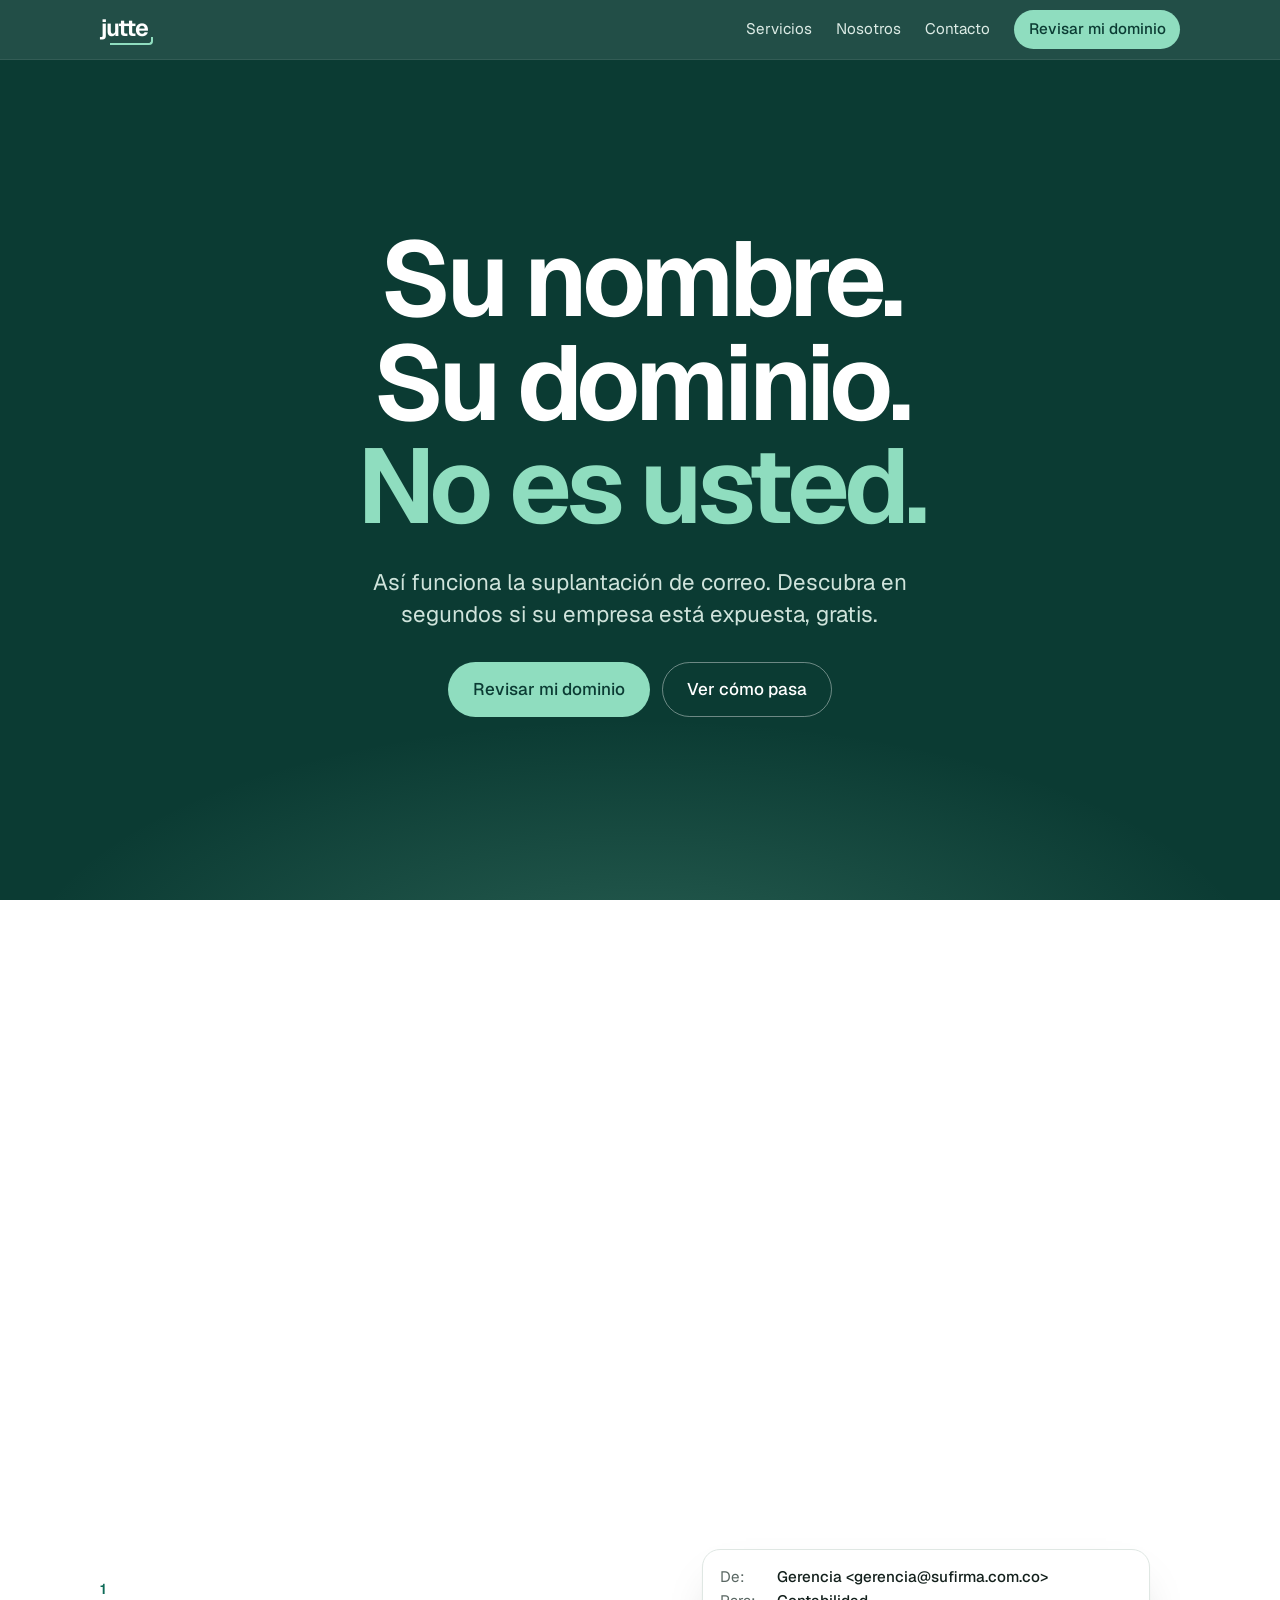
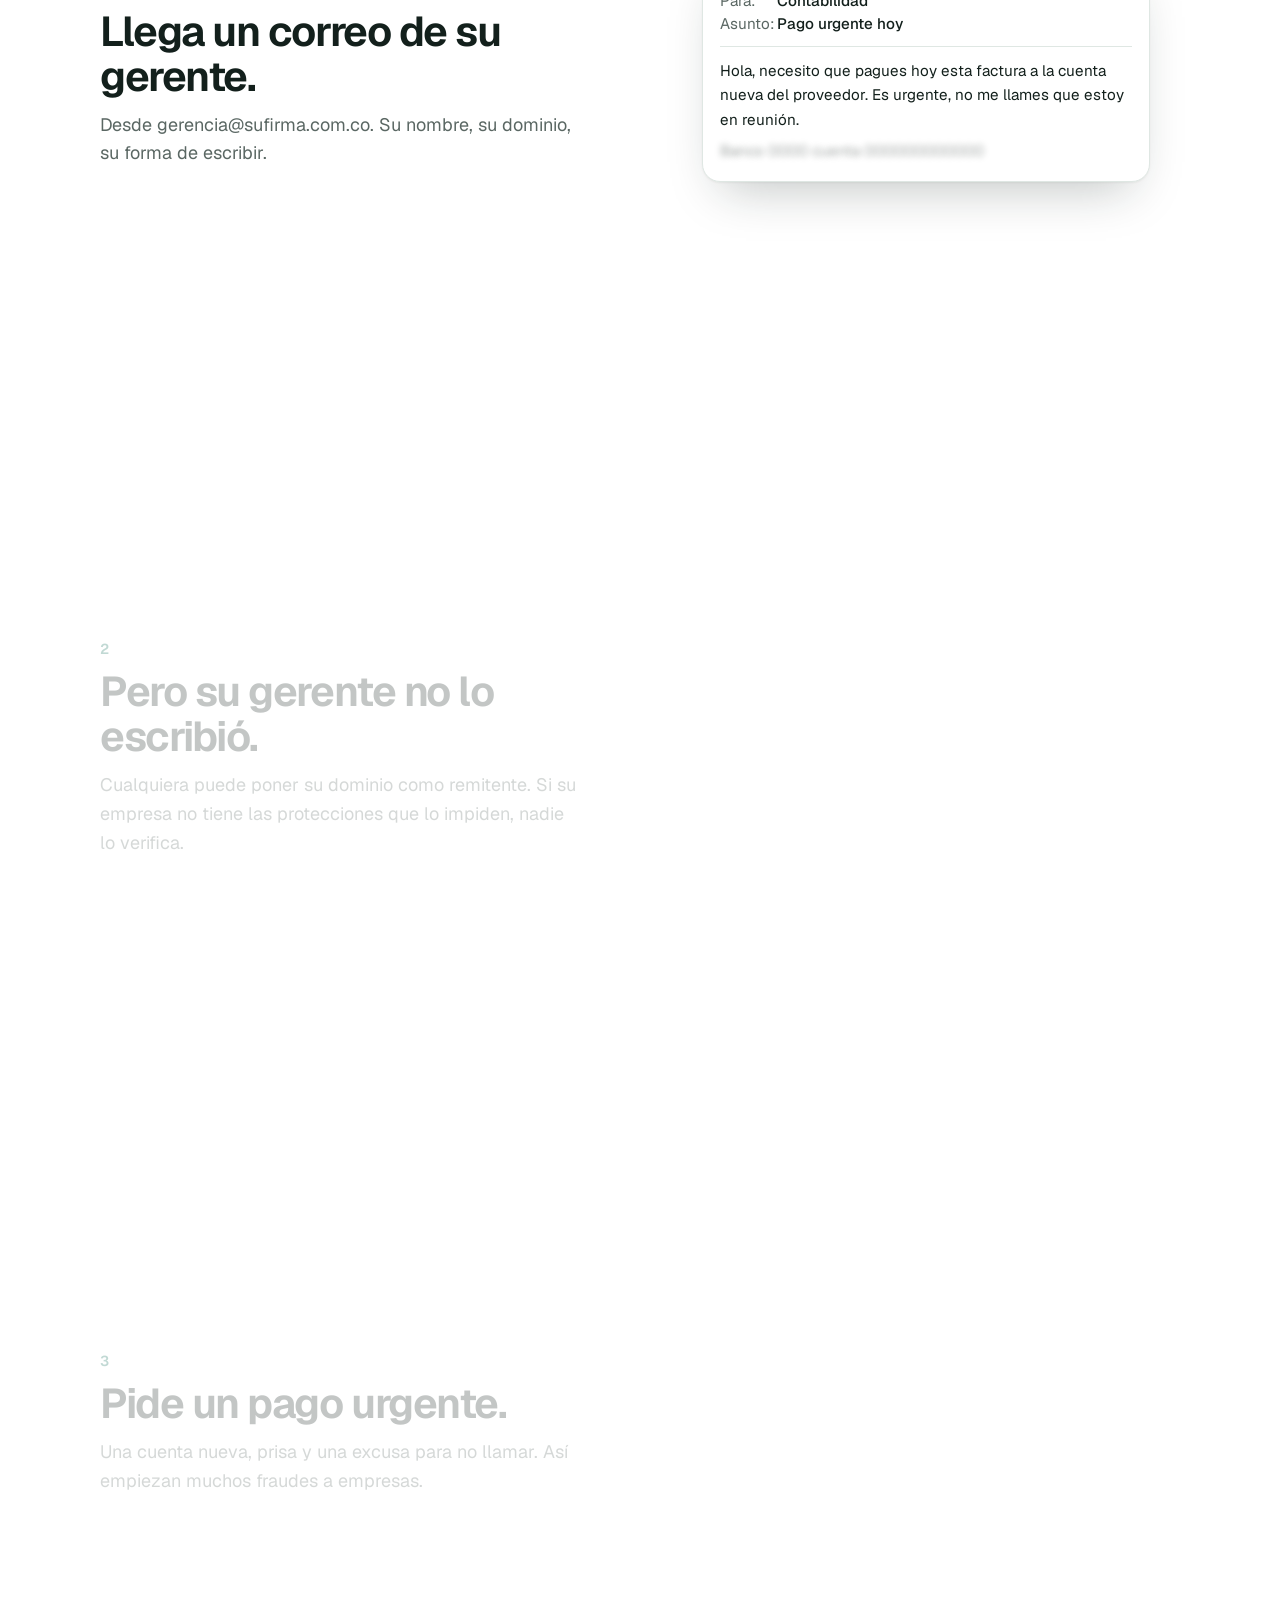
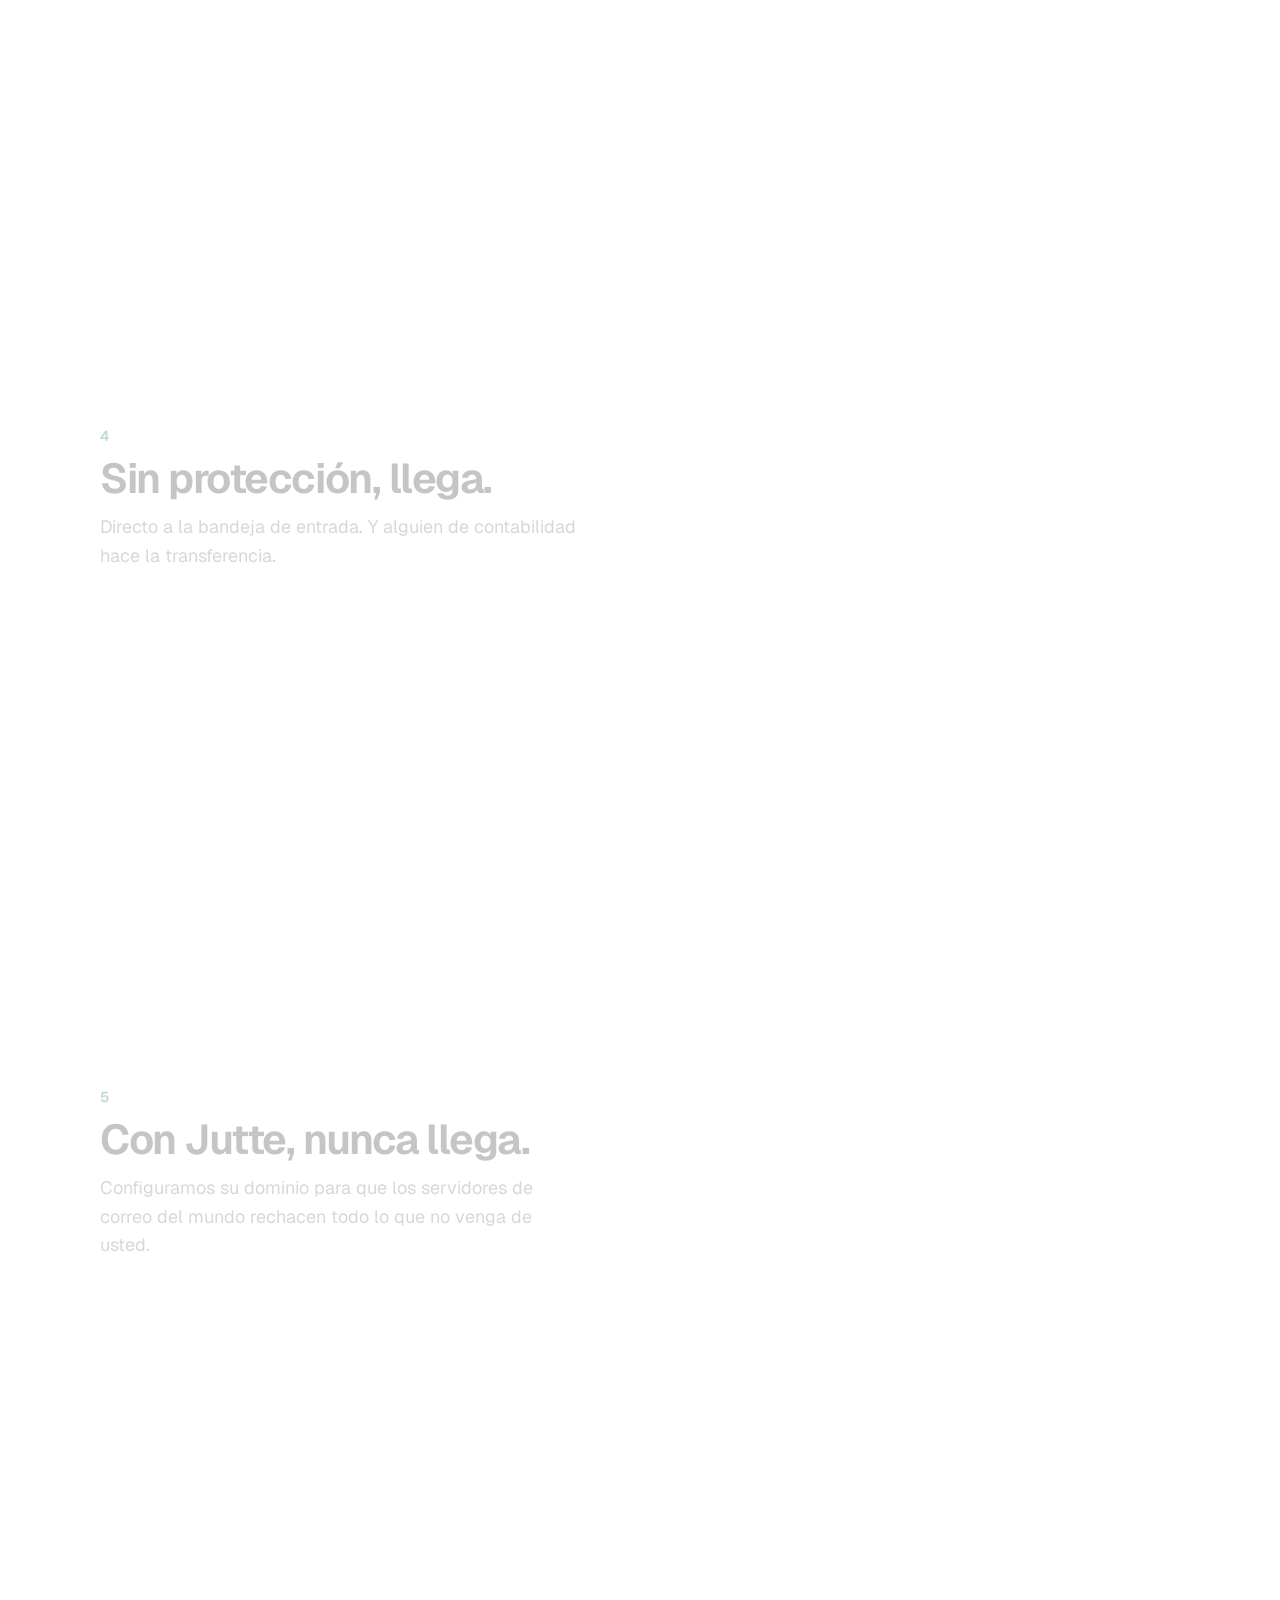
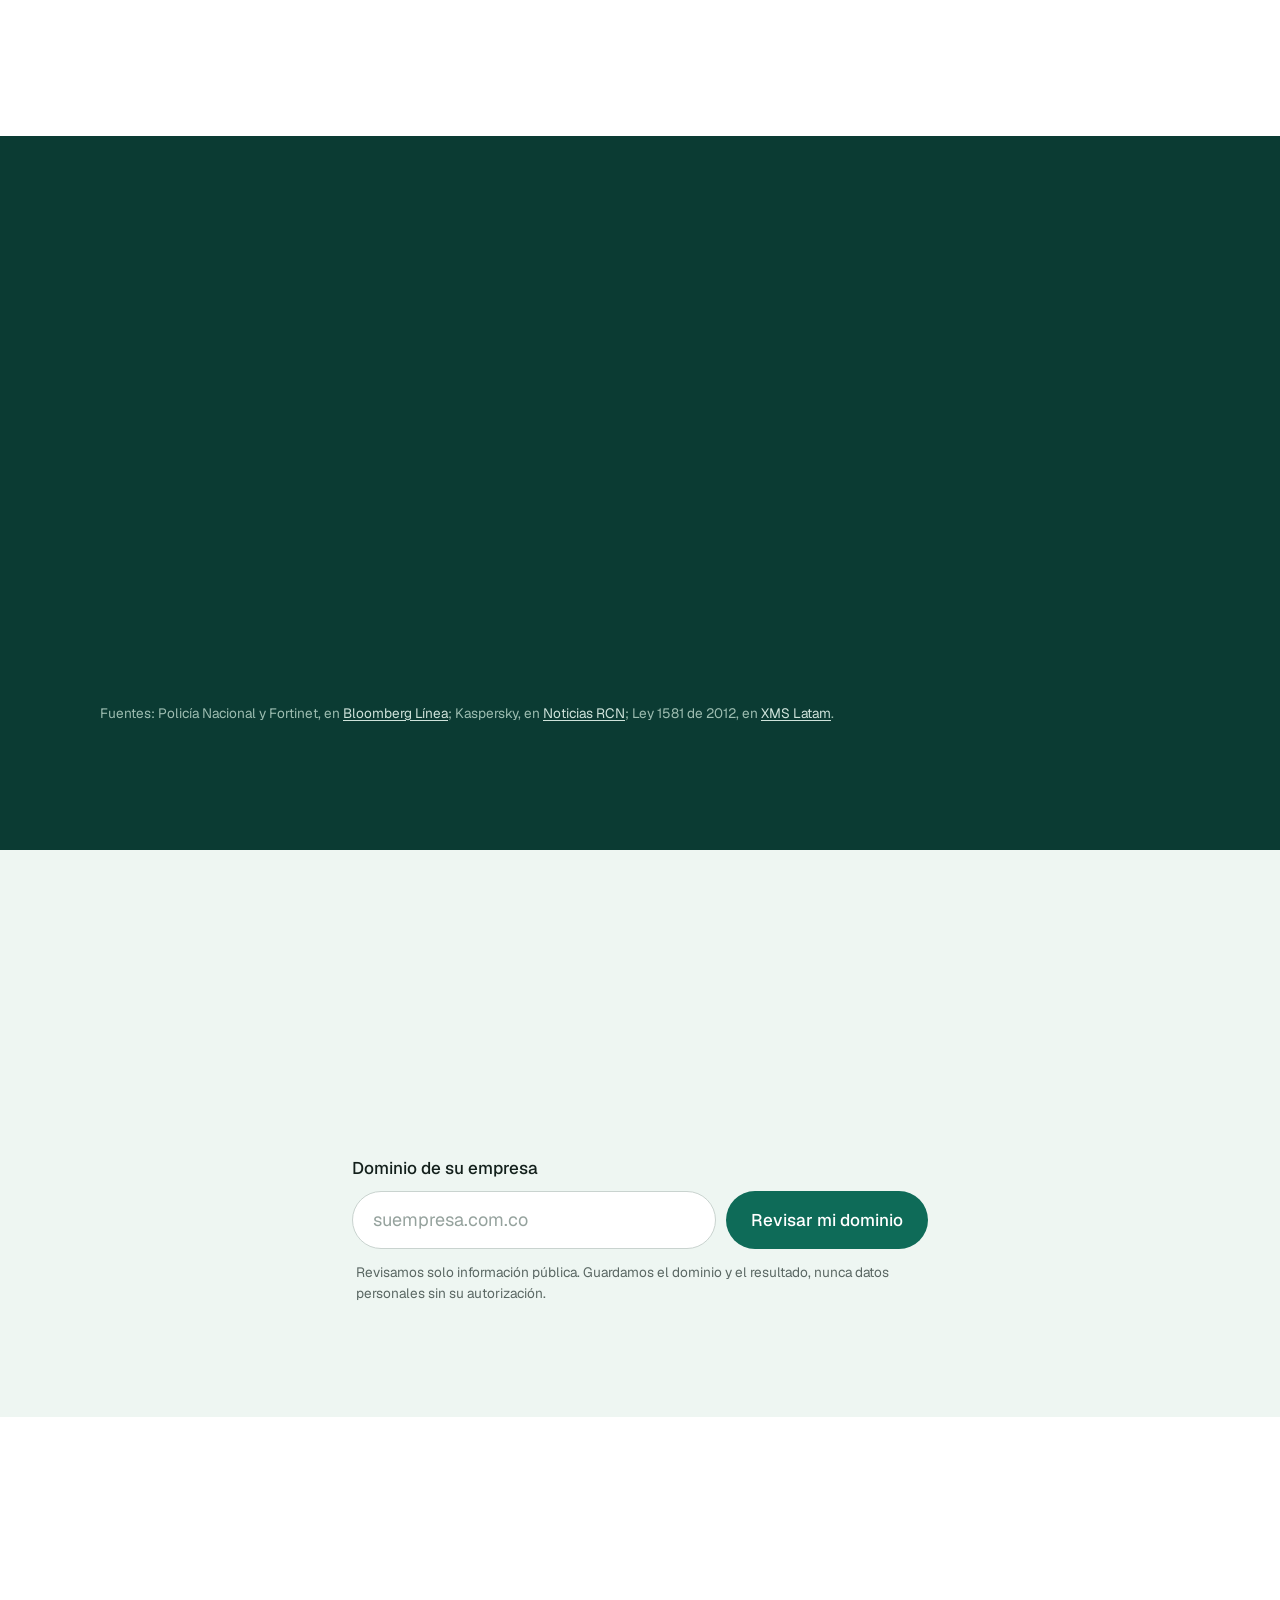
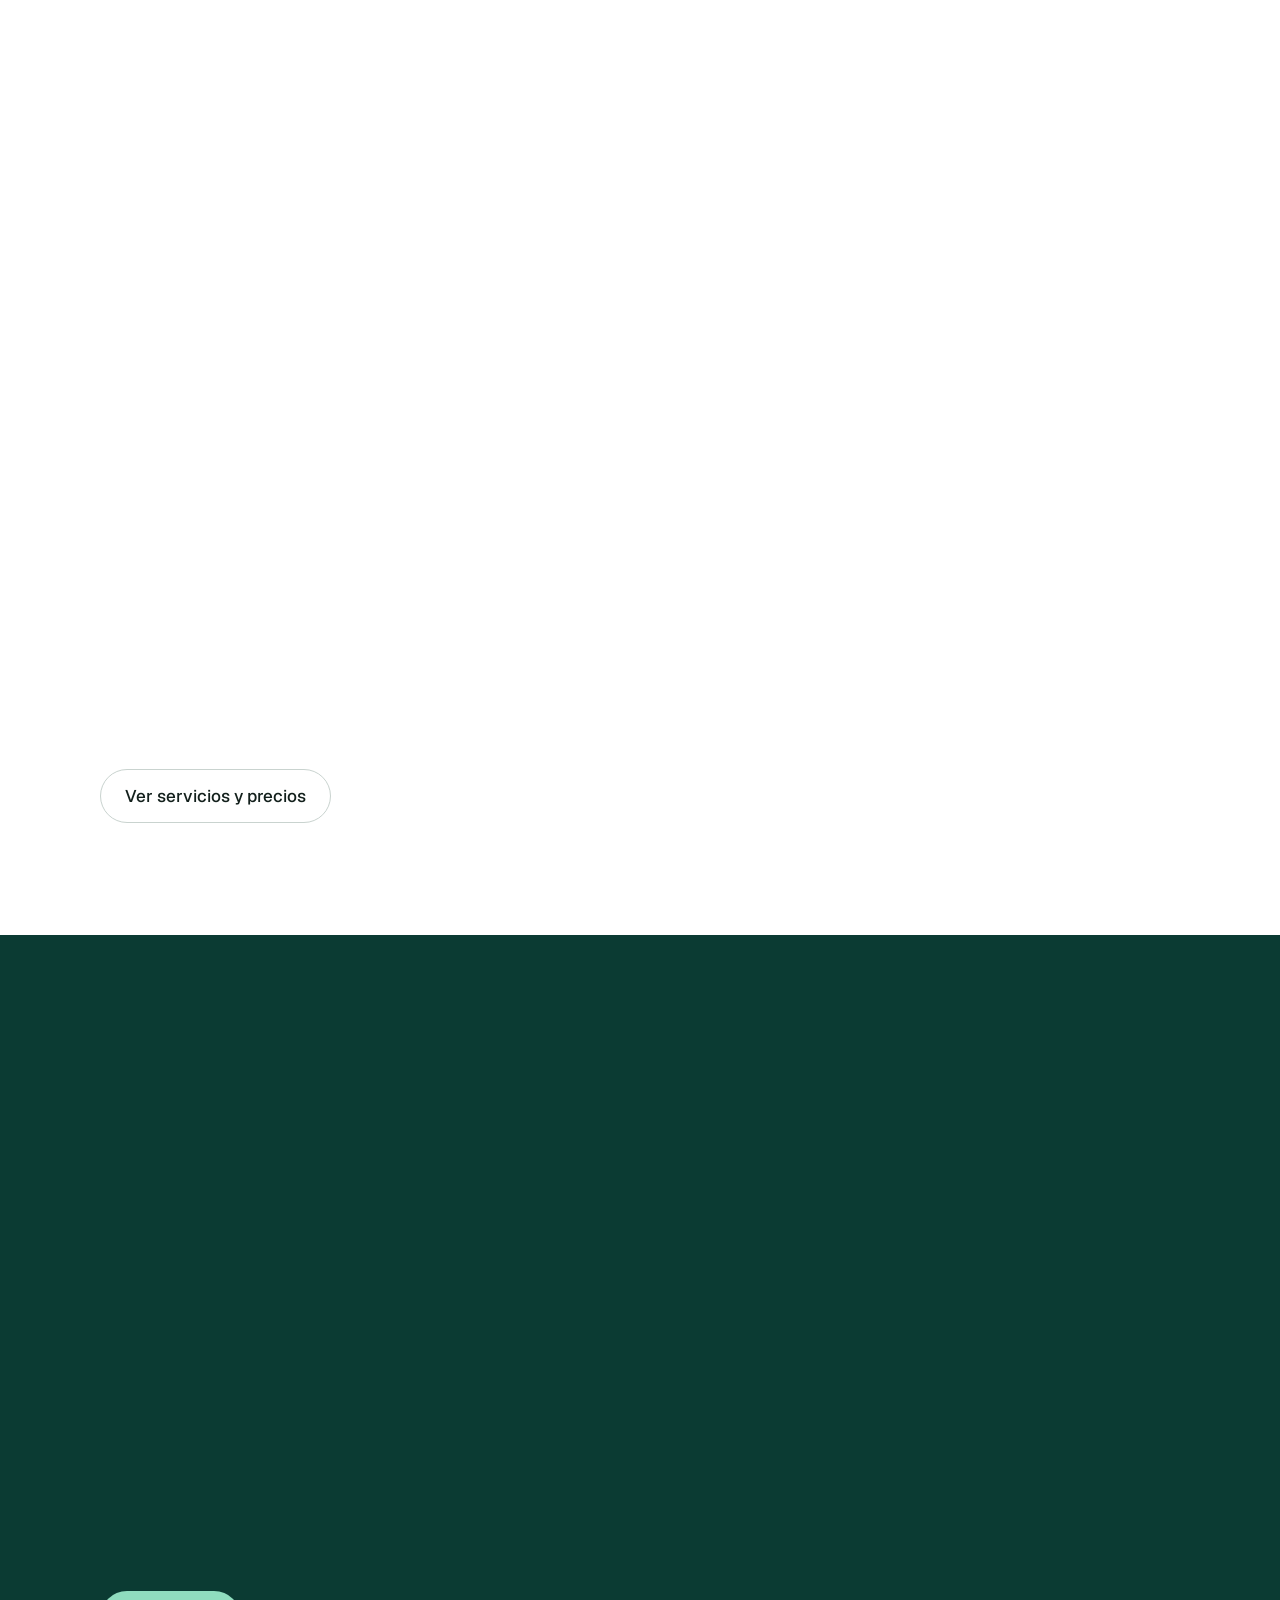
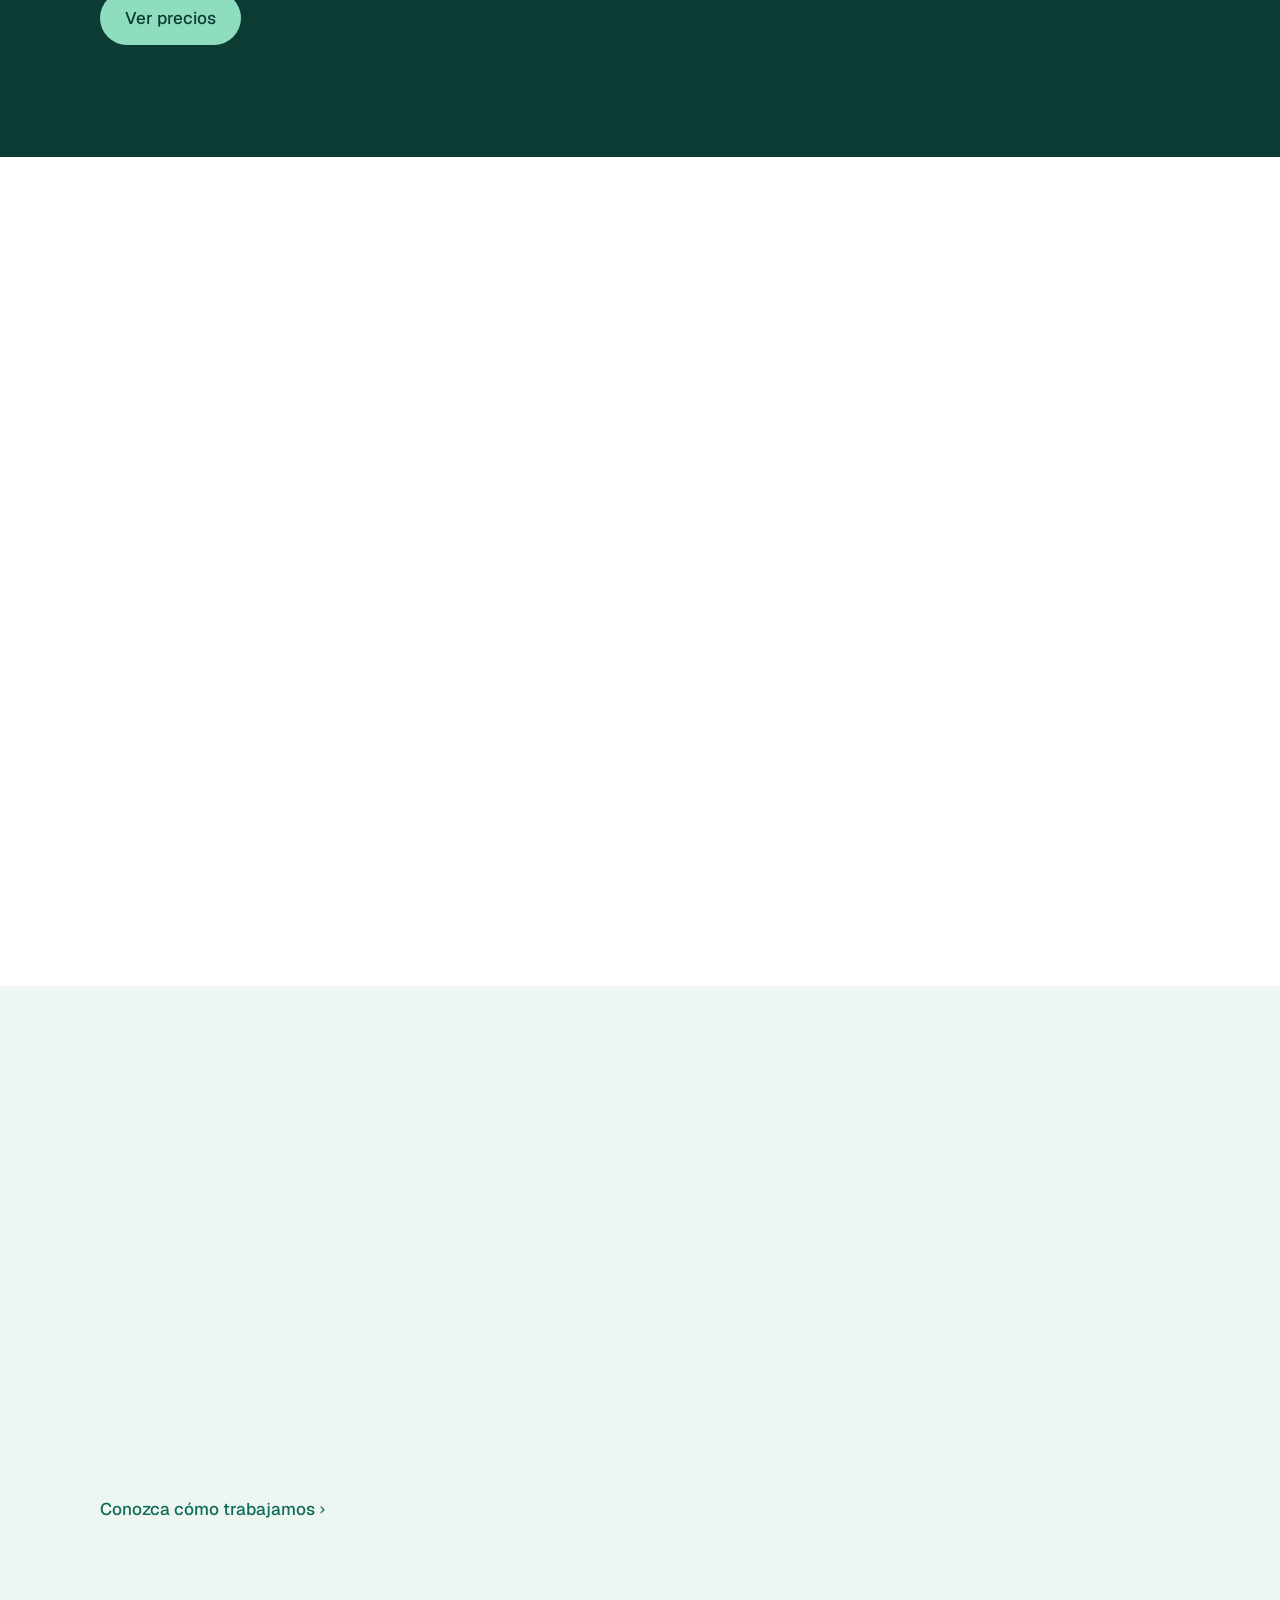
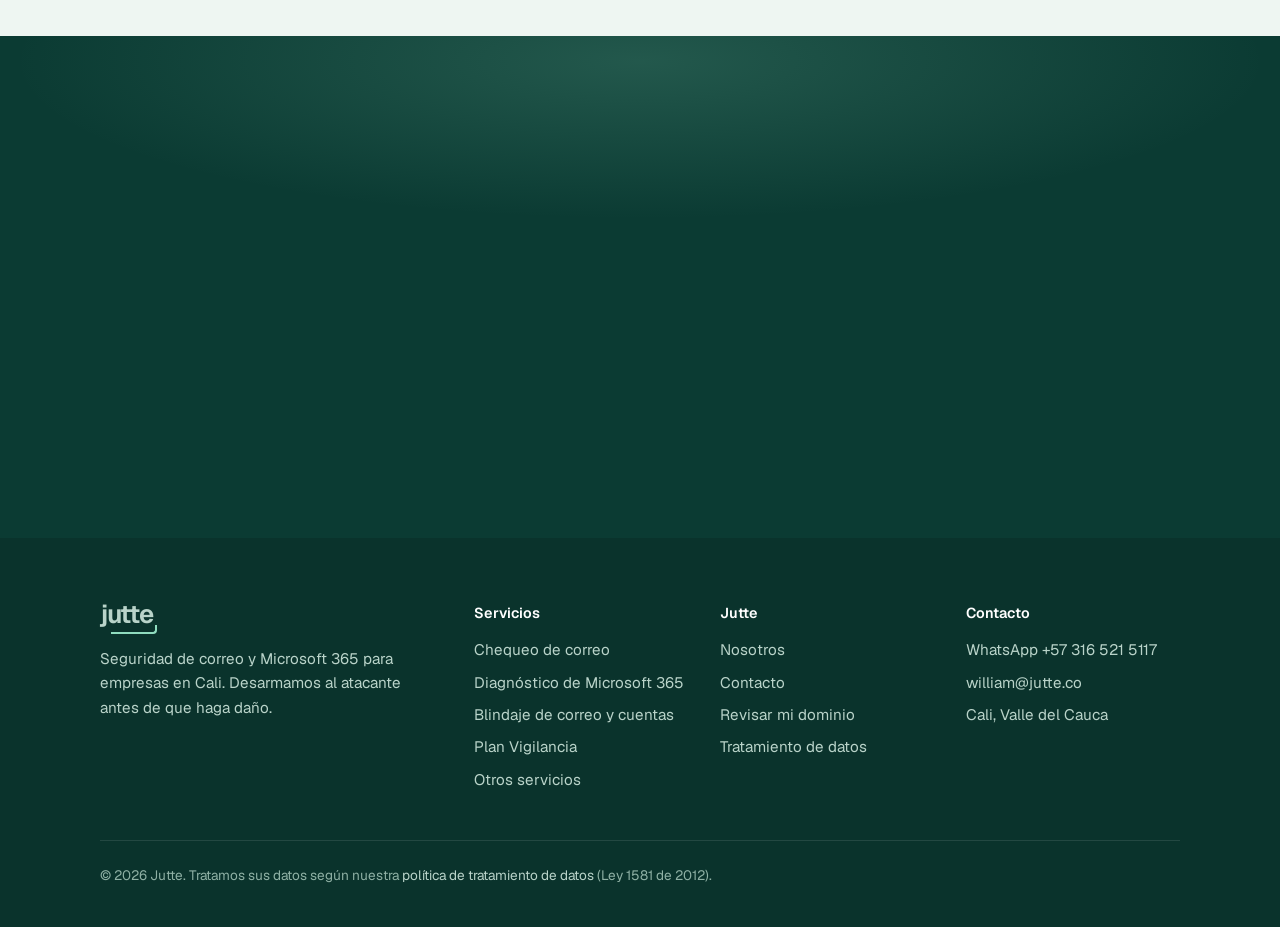
==== commit 3c8eb1bf: "Sitio de varias páginas: servicios, nosotros, contacto" ====
--- a/index.html
+++ b/index.html
@@ -3,258 +3,30 @@
 <head>
 <meta charset="utf-8">
 <meta name="viewport" content="width=device-width, initial-scale=1">
-<meta http-equiv="Content-Security-Policy" content="default-src 'none'; script-src 'sha256-WZRJfWvsnNCPcxzZwvyhovnZGqhZaC+8gPGPRbx6wTk=' 'sha256-IZvmoi/upwo+bz4iasGCE7zJYAdFJZMcKbHL0jbHYXU='; style-src 'unsafe-inline'; font-src data:; connect-src https://dns.google; img-src data:; base-uri 'none'; form-action 'none'">
+<meta http-equiv="Content-Security-Policy" content="default-src 'none'; script-src 'self'; style-src 'self'; font-src 'self'; img-src 'self' data:; connect-src https://dns.google; base-uri 'none'; form-action 'none'">
 <meta name="referrer" content="no-referrer">
 <title>Jutte | Seguridad de correo y Microsoft 365 en Cali</title>
 <meta name="description" content="Revise gratis si alguien puede suplantar el correo de su empresa. Seguridad de correo y Microsoft 365 para firmas de abogados, contadores y clínicas en Cali.">
-<meta property="og:title" content="Jutte | Su nombre. Su dominio. No es usted.">
-<meta property="og:description" content="Revise gratis en segundos si el correo de su empresa se puede suplantar.">
+<link rel="canonical" href="https://jutte.co/">
+<meta property="og:title" content="Jutte | Seguridad de correo y Microsoft 365 en Cali">
+<meta property="og:description" content="Revise gratis si alguien puede suplantar el correo de su empresa. Seguridad de correo y Microsoft 365 para firmas de abogados, contadores y clínicas en Cali.">
 <meta property="og:url" content="https://jutte.co/">
 <meta property="og:locale" content="es_CO">
+<meta property="og:type" content="website">
 <meta name="theme-color" content="#0B3B33">
 <link rel="icon" href="data:image/svg+xml,%3Csvg xmlns='http://www.w3.org/2000/svg' viewBox='0 0 64 64'%3E%3Crect width='64' height='64' rx='14' fill='%230B3B33'/%3E%3Ccircle cx='35' cy='14' r='4.5' fill='%23fff'/%3E%3Cpath d='M35 25v19q0 9-9 9h-4' stroke='%23fff' stroke-width='7' fill='none' stroke-linecap='round'/%3E%3Cpath d='M14 58h30q4 0 4-4v-6' stroke='%238FDDBF' stroke-width='4' fill='none' stroke-linecap='round'/%3E%3C/svg%3E">
-<script>document.documentElement.classList.add("js");</script>
-<style>
-  @font-face {
-    font-family: "Geist";
-    src: url([data-uri]) format("woff2");
-    font-weight: 100 900; font-style: normal; font-display: swap;
-  }
-  :root {
-    --forest: #0B3B33;
-    --forest-2: #0F4A40;
-    --green: #0E6B58;
-    --green-deep: #0A5144;
-    --jade: #8FDDBF;
-    --mint: #EEF6F2;
-    --ink: #13201C;
-    --muted: #5A6763;
-    --line: #DFE7E3;
-    --ok: #12805C;
-    --warn: #B45309;
-    --bad: #C0261A;
-    --head: 3.5rem;
-    --sans: "Geist", system-ui, -apple-system, "Segoe UI", Roboto, sans-serif;
-    --mono: ui-monospace, SFMono-Regular, Menlo, Consolas, monospace;
-  }
-  *, *::before, *::after { box-sizing: border-box; }
-  html { -webkit-text-size-adjust: 100%; scroll-padding-top: var(--head); }
-  @media (prefers-reduced-motion: no-preference) { html { scroll-behavior: smooth; } }
-  body { margin: 0; font: 400 1.0625rem/1.6 var(--sans); color: var(--ink); background: #fff; -webkit-font-smoothing: antialiased; }
-  a { color: var(--green); text-underline-offset: .18em; }
-  :focus-visible { outline: 2px solid var(--green); outline-offset: 3px; border-radius: 6px; }
-  .wrap { max-width: 70rem; margin: 0 auto; padding: 0 1.25rem; }
-  .narrow { max-width: 46rem; }
-  .center { text-align: center; margin-left: auto; margin-right: auto; }
-  h1, h2, h3 { font-weight: 650; letter-spacing: -.035em; margin: 0; }
-  .mega { font-size: clamp(3.2rem, 13vw, 6.6rem); line-height: .98; letter-spacing: -.05em; }
-  .big { font-size: clamp(2.2rem, 7.5vw, 4.4rem); line-height: 1.03; letter-spacing: -.045em; }
-  .lede { font-size: clamp(1.15rem, 2.6vw, 1.4rem); line-height: 1.45; }
-  .muted { color: var(--muted); }
-  .src { font-size: .85rem; color: var(--muted); }
-
-  /* Reveal on scroll (only when JS is on) */
-  .js [data-reveal] { opacity: 0; transform: translateY(28px); transition: opacity .9s cubic-bezier(.2,.7,.2,1), transform .9s cubic-bezier(.2,.7,.2,1); }
-  .js [data-reveal].in { opacity: 1; transform: none; }
-  .js [data-reveal="2"] { transition-delay: .12s; }
-  .js [data-reveal="3"] { transition-delay: .24s; }
-  @media (prefers-reduced-motion: reduce) { .js [data-reveal] { opacity: 1; transform: none; transition: none; } }
-
-  /* Buttons */
-  .btn { display: inline-block; font: 500 1.0625rem/1.2 var(--sans); padding: 1rem 1.5rem; border-radius: 999px; border: 1.5px solid transparent; cursor: pointer; text-decoration: none; text-align: center; }
-  .btn-green { background: var(--green); color: #fff; }
-  .btn-green:hover { background: var(--green-deep); }
-  .btn-jade { background: var(--jade); color: var(--forest); }
-  .btn-jade:hover { background: #A9E8CF; }
-  .btn-ghost { color: #fff; border-color: rgba(255,255,255,.4); }
-  .btn-ghost:hover { border-color: #fff; }
-  .btn-line { color: var(--ink); border-color: #C9D3CF; background: #fff; }
-  .btn-line:hover { border-color: var(--green); color: var(--green); }
-  .actions { display: flex; flex-wrap: wrap; gap: .75rem; justify-content: center; margin-top: 2rem; }
-
-  /* Header */
-  header { position: sticky; top: 0; z-index: 20; height: var(--head); background: rgba(11,59,51,.82); -webkit-backdrop-filter: saturate(1.4) blur(14px); backdrop-filter: saturate(1.4) blur(14px); border-bottom: 1px solid rgba(255,255,255,.08); }
-  .bar { display: flex; align-items: center; justify-content: space-between; height: 100%; }
-  .brand { position: relative; color: #fff; text-decoration: none; font-size: 1.4rem; font-weight: 650; letter-spacing: -.04em; line-height: 1; padding-bottom: .12em; }
-  .brand::after { content: ""; position: absolute; left: .42em; right: -.18em; bottom: -.1em; height: .32em; border: solid var(--jade); border-width: 0 2.5px 2.5px 0; border-bottom-right-radius: 4px; }
-  .bar nav { display: flex; gap: 1.25rem; align-items: center; }
-  .bar nav a { color: #DCEBE5; text-decoration: none; font-size: .925rem; }
-  .bar nav a:hover { color: #fff; }
-  .bar nav .pill { color: var(--forest); background: var(--jade); padding: .4rem .85rem; border-radius: 999px; font-weight: 500; }
-  @media (max-width: 30rem) { .bar nav .hide-s { display: none; } }
-
-  /* Hero */
-  .hero { background: var(--forest); color: #fff; min-height: calc(100svh - var(--head)); display: grid; place-items: center; padding: 4rem 0 5rem; overflow: hidden; position: relative; }
-  .hero::before { content: ""; position: absolute; inset: auto -20% -55% -20%; height: 90%; background: radial-gradient(closest-side, rgba(143,221,191,.22), transparent 70%); pointer-events: none; }
-  .hero .wrap { position: relative; }
-  .hero .mega span { display: block; }
-  .hero .mega .last { color: var(--jade); }
-  .hero .lede { color: #CFE3DB; margin: 1.75rem auto 0; max-width: 34rem; }
-
-  /* Scroll story */
-  .story { position: relative; background: #fff; }
-  .story-intro { padding: 6rem 0 2rem; }
-  .story-grid { position: relative; }
-  .stage { position: sticky; top: var(--head); z-index: 2; height: 58svh; display: flex; align-items: center; justify-content: center; background: linear-gradient(#fff 88%, rgba(255,255,255,0)); padding: 1rem 0; }
-  .steps { position: relative; z-index: 1; padding-bottom: 20svh; }
-  .step { min-height: 62svh; padding-top: 2rem; }
-  .step .n { font-size: .9rem; font-weight: 600; color: var(--green); margin: 0 0 .5rem; }
-  .step h3 { font-size: clamp(1.7rem, 5.2vw, 2.6rem); line-height: 1.08; margin-bottom: .75rem; }
-  .step p { color: var(--muted); font-size: 1.125rem; margin: 0; max-width: 30rem; }
-  .js .step { opacity: .25; transition: opacity .4s ease; }
-  .js .step.active { opacity: 1; }
-
-  .mail { width: min(25rem, 100%); border: 1.5px solid var(--line); border-radius: 18px; background: #fff; box-shadow: 0 1px 2px rgba(19,32,28,.05), 0 24px 48px -20px rgba(19,32,28,.28); overflow: hidden; font-size: .875rem; transition: border-color .4s ease, transform .5s ease; }
-  .banner { display: flex; gap: .65rem; align-items: flex-start; padding: 0 1rem; max-height: 0; opacity: 0; overflow: hidden; transition: max-height .45s ease, opacity .35s ease, padding .45s ease; }
-  .banner svg { flex: none; margin-top: .15rem; }
-  .banner strong { display: block; font-weight: 600; }
-  .banner span { font-size: .8rem; }
-  .banner-bad { background: #FDEFED; color: #8A1C12; }
-  .banner-ok { background: #E3F4EC; color: #0A5144; }
-  .mail-body { padding: .95rem 1.05rem 1.1rem; transition: opacity .45s ease, filter .45s ease; }
-  .mail-head { border-bottom: 1px solid var(--line); padding-bottom: .65rem; margin-bottom: .75rem; line-height: 1.55; }
-  .mail-head div { display: grid; grid-template-columns: 3.6rem 1fr; }
-  .mail-head > div > span { color: var(--muted); }
-  .mail-head b { font-weight: 500; overflow-wrap: anywhere; }
-  .mail p { margin: 0 0 .45rem; }
-  .mail .blur { color: transparent; text-shadow: 0 0 6px rgba(19,32,28,.4); user-select: none; margin: 0; }
-  .mark { border-radius: 4px; transition: background-color .4s ease, box-shadow .4s ease; }
-  .mail[data-step="2"] .hl-from, .mail[data-step="3"] .hl-ask { background: #FFE9A8; box-shadow: 0 0 0 3px #FFE9A8; }
-  .mail[data-step="4"] { border-color: var(--bad); }
-  .mail[data-step="4"] .banner-bad, .mail[data-step="5"] .banner-ok { max-height: 7rem; opacity: 1; padding: .8rem 1rem; }
-  .mail[data-step="5"] { border-color: var(--green); }
-  .mail[data-step="5"] .mail-body { opacity: .35; filter: grayscale(1); }
-
-  @media (min-width: 56rem) {
-    .story-grid { display: grid; grid-template-columns: 1fr 1fr; gap: 4rem; }
-    .stage { order: 2; height: calc(100svh - var(--head)); background: none; }
-    .steps { order: 1; padding: 10svh 0 25svh; }
-    .step { min-height: 75svh; display: flex; flex-direction: column; justify-content: center; padding-top: 0; }
-    .mail { font-size: .95rem; width: min(28rem, 100%); }
-  }
-
-  /* Numbers */
-  .numbers { background: var(--forest); color: #fff; padding: 7rem 0; }
-  .numbers .big { color: #fff; }
-  .num-grid { display: grid; gap: 3rem; margin-top: 4rem; }
-  .num { font-size: clamp(3.6rem, 12vw, 6rem); font-weight: 650; letter-spacing: -.05em; line-height: 1; color: var(--jade); }
-  .num-grid p { color: #CFE3DB; font-size: 1.1rem; margin: .6rem 0 0; max-width: 20rem; }
-  .numbers .src { color: #9DBDB1; margin-top: 3.5rem; }
-  @media (min-width: 56rem) { .num-grid { grid-template-columns: repeat(3, 1fr); } }
-  .numbers .src a { color: #CFE3DB; }
-
-  /* Who it's for */
-  .who { padding: 7rem 0; }
-  .who-list { list-style: none; padding: 0; margin: 3.5rem 0 0; }
-  .who-list li { padding: 2rem 0; border-top: 1px solid var(--line); display: grid; gap: .5rem; }
-  .who-list li:last-child { border-bottom: 1px solid var(--line); }
-  .who-list h3 { font-size: clamp(1.7rem, 5vw, 2.6rem); color: var(--green); line-height: 1.05; }
-  .who-list p { font-size: 1.2rem; line-height: 1.45; margin: 0; max-width: 36rem; }
-  @media (min-width: 56rem) { .who-list li { grid-template-columns: 18rem 1fr; gap: 2rem; align-items: baseline; } }
-
-  /* Checker */
-  .checker { background: var(--mint); padding: 7rem 0; }
-  .check { margin: 2.25rem auto 0; max-width: 36rem; text-align: left; }
-  .check label { display: block; font-weight: 500; margin-bottom: .55rem; }
-  .check-row { display: flex; flex-wrap: wrap; gap: .6rem; }
-  .check input { flex: 1 1 15rem; min-width: 0; font: 400 1.125rem/1.2 var(--sans); padding: 1rem 1.25rem; border: 1.5px solid #C9D3CF; border-radius: 999px; background: #fff; color: var(--ink); }
-  .check input:focus { border-color: var(--green); outline: none; box-shadow: 0 0 0 4px rgba(14,107,88,.15); }
-  .check input::placeholder { color: #95A29D; }
-  #check-btn { background: var(--green); color: #fff; }
-  #check-btn:hover { background: var(--green-deep); }
-  #check-btn[disabled] { opacity: .7; cursor: progress; }
-  .fine { font-size: .85rem; color: var(--muted); margin: .8rem 0 0; padding-left: .25rem; }
-  .msg { margin: .9rem 0 0; padding: .8rem 1rem; border: 1px solid #F3C7C1; background: #FDF1EF; color: #7A1A12; border-radius: 14px; font-size: .95rem; }
-  .msg[hidden] { display: none; }
-
-  .result { border: 1px solid var(--line); border-radius: 22px; margin: 1.75rem auto 0; padding: 1.5rem 1.5rem .5rem; max-width: 36rem; background: #fff; text-align: left; box-shadow: 0 24px 48px -28px rgba(19,32,28,.3); }
-  .result[hidden] { display: none; }
-  .result h2 { font-size: 1.4rem; line-height: 1.25; letter-spacing: -.025em; margin: 0 0 .4rem; }
-  .result .sub { color: var(--muted); margin: 0 0 .9rem; font-size: .925rem; }
-  .finding { border-top: 1px solid var(--line); padding: .9rem 0; }
-  .finding-head { display: flex; justify-content: space-between; align-items: baseline; gap: 1rem; }
-  .finding-name { font-weight: 600; }
-  .finding-name small { display: block; font-weight: 400; color: var(--muted); font-size: .85rem; }
-  .finding p { margin: .35rem 0 0; }
-  .status { display: inline-flex; align-items: center; gap: .4rem; font-weight: 600; font-size: .9rem; white-space: nowrap; }
-  .status::before { content: ""; width: .65rem; height: .65rem; background: currentColor; flex: none; }
-  .s-ok { color: var(--ok); }   .s-ok::before { border-radius: 50%; }
-  .s-warn { color: var(--warn); } .s-warn::before { clip-path: polygon(50% 0, 100% 100%, 0 100%); }
-  .s-bad { color: var(--bad); }  .s-bad::before { border-radius: 1px; }
-  .s-info { color: var(--muted); } .s-info::before { border-radius: 50%; background: transparent; border: 2px solid currentColor; }
-  .finding details { margin-top: .4rem; }
-  .finding summary { cursor: pointer; color: var(--muted); font-size: .85rem; }
-  .finding pre { margin: .4rem 0 0; padding: .6rem .7rem; background: var(--mint); border-radius: 10px; font: .8rem/1.5 var(--mono); white-space: pre-wrap; word-break: break-all; }
-  .result-cta { border-top: 1px solid var(--line); padding: 1.1rem 0 1.1rem; }
-  .result-cta p { margin: 0 0 .9rem; }
-  .result .btn-ai { background: var(--green); color: #fff; }
-  .result .btn-ai:hover { background: var(--green-deep); }
-  @media (prefers-reduced-motion: no-preference) {
-    .result.reveal .finding, .result.reveal .result-cta { animation: rise .4s ease-out both; }
-    .result.reveal .finding:nth-of-type(2) { animation-delay: .1s; }
-    .result.reveal .finding:nth-of-type(3) { animation-delay: .2s; }
-    .result.reveal .finding:nth-of-type(4) { animation-delay: .3s; }
-    .result.reveal .result-cta { animation-delay: .4s; }
-    @keyframes rise { from { opacity: 0; transform: translateY(8px); } to { opacity: 1; transform: none; } }
-  }
-
-  /* Pricing */
-  .pricing { padding: 7rem 0; }
-  .tiles { display: grid; gap: 1rem; margin-top: 3.5rem; }
-  .tile { background: var(--mint); border-radius: 26px; padding: 2rem 1.75rem; display: flex; flex-direction: column; }
-  .tile .n { font-size: .9rem; font-weight: 600; color: var(--green); margin: 0 0 1rem; }
-  .tile h3 { font-size: 1.6rem; line-height: 1.12; }
-  .tile .price { font-size: clamp(2rem, 6vw, 2.6rem); font-weight: 650; letter-spacing: -.04em; line-height: 1.05; margin: .9rem 0 1rem; color: var(--ink); }
-  .tile .price small { font-size: .9rem; font-weight: 500; letter-spacing: 0; color: var(--muted); }
-  .tile p { margin: 0 0 1rem; color: var(--muted); }
-  .tiers { display: grid; grid-template-columns: max-content max-content; gap: .2rem 1.5rem; margin: 0 0 1rem; font-size: .95rem; }
-  .tiers dt { color: var(--muted); }
-  .tiers dd { margin: 0; font-weight: 500; font-variant-numeric: tabular-nums; }
-  .tile .time { font-size: .9rem; margin-top: auto; margin-bottom: 0; }
-  .tile-free { background: var(--forest); color: #fff; }
-  .tile-free .n, .tile-free .price { color: var(--jade); }
-  .tile-free p { color: #CFE3DB; }
-  .tile-free .btn { align-self: flex-start; margin-top: auto; }
-  .launch { margin-top: 1rem; padding: 1.5rem 1.75rem; border: 1.5px solid var(--green); border-radius: 26px; }
-  .launch p { margin: 0 0 .4rem; }
-  .launch p:last-child { margin: 0; color: var(--muted); }
-  .launch strong { color: var(--green); font-weight: 600; }
-  @media (min-width: 56rem) { .tiles { grid-template-columns: 1fr 1fr; } }
-
-  /* Name */
-  .name { background: var(--forest); color: #fff; padding: 7rem 0; overflow: hidden; }
-  .name .lede { color: #CFE3DB; margin-top: 1.5rem; }
-  .name p { color: #CFE3DB; max-width: 38rem; }
-  .jitte { display: block; width: 100%; max-width: 52rem; height: auto; margin: 3.5rem auto 3rem; }
-  .js .jitte .draw { stroke-dasharray: 1; stroke-dashoffset: 1; transition: stroke-dashoffset 1.8s cubic-bezier(.4,0,.2,1); }
-  .js .jitte .draw.d2 { transition-delay: .9s; transition-duration: 1s; }
-  .js .jitte .env { opacity: 0; transform: translateY(-30px) rotate(-6deg); transform-origin: 470px 40px; transition: opacity .6s ease 1.6s, transform .7s cubic-bezier(.2,1.4,.4,1) 1.6s; }
-  .js .jitte.in .draw { stroke-dashoffset: 0; }
-  .js .jitte.in .env { opacity: 1; transform: rotate(-6deg); }
-  @media (prefers-reduced-motion: reduce) { .js .jitte .draw { stroke-dashoffset: 0; transition: none; } .js .jitte .env { opacity: 1; transform: rotate(-6deg); transition: none; } }
-
-  /* About + close */
-  .about { padding: 7rem 0; }
-  .about p { font-size: 1.2rem; line-height: 1.5; margin: 1.25rem 0 0; }
-  .about .btn { margin-top: 2rem; }
-  .close { background: var(--forest); color: #fff; padding: 7rem 0; position: relative; overflow: hidden; }
-  .close::before { content: ""; position: absolute; inset: -40% -20% auto -20%; height: 90%; background: radial-gradient(closest-side, rgba(143,221,191,.18), transparent 70%); pointer-events: none; }
-  .close .wrap { position: relative; }
-  .close .lede { color: #CFE3DB; margin: 1.5rem auto 0; max-width: 32rem; }
-  footer { padding: 2.25rem 0 2.75rem; font-size: .85rem; color: var(--muted); }
-  footer p { margin: 0 0 .6rem; max-width: 46rem; }
-</style>
+<link rel="preload" href="assets/geist.woff2" as="font" type="font/woff2" crossorigin>
+<link rel="stylesheet" href="assets/site.css">
+<script src="assets/boot.js"></script>
+<script src="assets/site.js" defer></script>
 </head>
 <body>
-
-<header>
+<a class="skip" href="#main">Saltar al contenido</a>
+<header class="site-head">
   <div class="wrap bar">
-    <a class="brand" href="#" aria-label="Jutte, inicio">jutte</a>
-    <nav>
-      <a class="hide-s" href="#historia">Cómo funciona</a>
-      <a class="hide-s" href="#precios">Precios</a>
-      <a class="pill" href="#revisar">Revisar mi dominio</a>
-    </nav>
+    <a class="brand" href="./" aria-label="Jutte, inicio">jutte</a>
+    <button class="menu-btn" type="button" aria-expanded="false" aria-controls="menu">Menú</button>
+    <nav class="menu" id="menu" aria-label="Principal"><a href="servicios.html">Servicios</a><a href="nosotros.html">Nosotros</a><a href="contacto.html">Contacto</a><a class="pill" href="./#revisar">Revisar mi dominio</a></nav>
   </div>
 </header>
 
@@ -266,14 +38,14 @@
       <span class="last">No es usted.</span>
     </h1>
     <p class="lede" data-reveal="2">Así funciona la suplantación de correo. Descubra en segundos si su empresa está expuesta, gratis.</p>
-    <div class="actions" data-reveal="3">
+    <div class="actions center" data-reveal="3">
       <a class="btn btn-jade" href="#revisar">Revisar mi dominio</a>
-      <a class="btn btn-ghost" href="#historia">Ver cómo funciona</a>
+      <a class="btn btn-ghost" href="#historia">Ver cómo pasa</a>
     </div>
   </div>
 </section>
 
-<main>
+<main id="main">
   <section class="story" id="historia" aria-labelledby="story-title">
     <div class="wrap story-intro center narrow">
       <h2 class="big" id="story-title" data-reveal>Un correo. Cinco segundos. Una transferencia.</h2>
@@ -287,7 +59,7 @@
           </div>
           <div class="banner banner-ok">
             <svg width="18" height="18" viewBox="0 0 20 20" fill="none" stroke="currentColor" stroke-width="2"><circle cx="10" cy="10" r="8"/><path d="M4.5 15.5l11-11"/></svg>
-            <div><strong>Correo bloqueado</strong><span>No viene de sufirma.com.co. DMARC lo rechazó.</span></div>
+            <div><strong>Correo bloqueado</strong><span>No viene de sufirma.com.co, así que no se entrega.</span></div>
           </div>
           <div class="mail-body">
             <div class="mail-head">
@@ -310,7 +82,7 @@
         <div class="step" data-step="2">
           <p class="n">2</p>
           <h3>Pero su gerente no lo escribió.</h3>
-          <p>Cualquiera puede poner su dominio como remitente. Si su empresa no publica las reglas que lo impiden, nadie lo verifica.</p>
+          <p>Cualquiera puede poner su dominio como remitente. Si su empresa no tiene las protecciones que lo impiden, nadie lo verifica.</p>
         </div>
         <div class="step" data-step="3">
           <p class="n">3</p>
@@ -325,13 +97,13 @@
         <div class="step" data-step="5">
           <p class="n">5</p>
           <h3>Con Jutte, nunca llega.</h3>
-          <p>Configuramos SPF, DKIM y DMARC para que los servidores de correo rechacen todo lo que no venga de usted.</p>
-        </div>
-      </div>
-    </div>
-  </section>
-
-  <section class="numbers" aria-labelledby="numbers-title">
+          <p>Configuramos su dominio para que los servidores de correo del mundo rechacen todo lo que no venga de usted.</p>
+        </div>
+      </div>
+    </div>
+  </section>
+
+  <section class="band-dark" aria-labelledby="numbers-title">
     <div class="wrap">
       <h2 class="big" id="numbers-title" data-reveal>En Colombia, el ataque casi siempre empieza en el correo.</h2>
       <div class="num-grid">
@@ -352,364 +124,195 @@
     </div>
   </section>
 
-  <section class="who" aria-labelledby="who-title">
-    <div class="wrap">
-      <h2 class="big" id="who-title" data-reveal>Hecho para firmas que viven del correo.</h2>
-      <ul class="who-list">
-        <li data-reveal>
-          <h3>Abogados</h3>
-          <p>Poderes y notificaciones judiciales viajan por correo (<a href="https://normas.cra.gov.co/gestor/docs/ley_2213_2022.htm" rel="noopener">Ley 2213 de 2022</a>). Un poder falso puede parecer enviado por usted.</p>
-        </li>
-        <li data-reveal>
-          <h3>Contadores</h3>
-          <p>Ya circulan <a href="https://www.radionacional.co/actualidad/economia/falsos-correos-de-la-dian-como-identificar-mensajes-fraudulentos" rel="noopener">correos falsos de la DIAN</a> con virus, y ustedes guardan los datos tributarios de muchos clientes.</p>
-        </li>
-        <li data-reveal>
-          <h3>Clínicas e IPS</h3>
-          <p>Los datos de pacientes son datos sensibles bajo la Ley 1581, y el correo es la entrada más fácil para robarlos.</p>
-        </li>
-      </ul>
-    </div>
-  </section>
-
-  <section class="checker" id="revisar" aria-labelledby="check-title">
+  <section class="band-mint" id="revisar" aria-labelledby="check-title">
     <div class="wrap center">
       <h2 class="big" id="check-title" data-reveal>¿Y su empresa?</h2>
-      <p class="lede muted center" style="max-width:32rem;margin-top:1.25rem" data-reveal="2">Escriba su dominio y vea lo mismo que ve un estafador. Tarda segundos y es gratis.</p>
+      <p class="lede muted lede-gap center" data-reveal="2">Escriba su dominio y vea en segundos si alguien podría suplantar su correo. Es gratis.</p>
 
       <form class="check" id="check" novalidate>
         <label for="dominio">Dominio de su empresa</label>
         <div class="check-row">
-          <input id="dominio" name="dominio" type="text" inputmode="url" autocomplete="off" autocapitalize="off" spellcheck="false" placeholder="suempresa.com.co" aria-describedby="check-fine">
-          <button class="btn" id="check-btn" type="submit">Revisar mi dominio</button>
-        </div>
-        <p class="fine" id="check-fine">Solo leemos registros DNS públicos, desde su navegador. Jutte no recibe ni guarda lo que escribe.</p>
+          <input class="field" id="dominio" name="dominio" type="text" inputmode="url" autocomplete="off" autocapitalize="off" spellcheck="false" placeholder="suempresa.com.co" aria-describedby="check-fine">
+          <button class="btn btn-green" id="check-btn" type="submit">Revisar mi dominio</button>
+        </div>
+        <p class="fine" id="check-fine">Revisamos solo información pública. Guardamos el dominio y el resultado, nunca datos personales sin su autorización.</p>
         <p class="msg" id="check-msg" role="alert" hidden></p>
       </form>
-      <noscript><p class="msg">Para revisar su dominio aquí necesita JavaScript. También puede <a href="mailto:william@jutte.co">escribirnos</a> y lo revisamos por usted.</p></noscript>
+      <noscript><p class="msg">Para revisar su dominio aquí necesita JavaScript. También puede <a href="contacto.html">escribirnos</a> y lo revisamos por usted.</p></noscript>
 
       <div class="result" id="result" aria-live="polite" hidden></div>
     </div>
   </section>
 
-  <section class="pricing" id="precios" aria-labelledby="price-title">
-    <div class="wrap">
-      <h2 class="big center" id="price-title" data-reveal>Cuatro pasos.<br>Precio fijo.</h2>
-      <p class="lede muted center" style="max-width:34rem;margin-top:1.25rem" data-reveal="2">Empezamos por lo gratis y usted decide si seguimos. Precios en pesos colombianos, antes de impuestos.</p>
-
-      <div class="tiles">
-        <article class="tile tile-free" data-reveal>
-          <p class="n">Paso 1</p>
-          <h3>Chequeo de correo</h3>
-          <p class="price">Gratis</p>
-          <p>Un informe de una página sobre su SPF, DKIM y DMARC, y una llamada de 20 minutos para explicarle qué hacer. El mismo día.</p>
-          <a class="btn btn-jade" href="#revisar">Revisar mi dominio</a>
-        </article>
-        <article class="tile" data-reveal="2">
-          <p class="n">Paso 2</p>
-          <h3>Diagnóstico Microsoft 365</h3>
-          <p class="price">$1.600.000 <small>desde</small></p>
-          <p>Revisión de solo lectura de cuentas y verificación en dos pasos, administradores, inicios de sesión antiguos, correo, archivos compartidos y dispositivos. Resumen ejecutivo, plan de 30 días y reunión de resultados.</p>
-          <dl class="tiers">
-            <dt>Hasta 15 usuarios</dt><dd>$1.600.000</dd>
-            <dt>16 a 50 usuarios</dt><dd>$2.600.000</dd>
-            <dt>51 a 150 usuarios</dt><dd>$3.900.000</dd>
-          </dl>
-          <p class="time">5 días hábiles.</p>
-        </article>
-        <article class="tile" data-reveal>
-          <p class="n">Paso 3</p>
-          <h3>Blindaje de correo y cuentas</h3>
-          <p class="price">$2.200.000 <small>desde</small></p>
-          <p>Corregimos lo más importante: SPF, DKIM y DMARC hasta rechazo, verificación en dos pasos para todos, administradores separados, inicios de sesión antiguos bloqueados, filtros contra suplantación y una sesión de una hora para su equipo.</p>
-          <dl class="tiers">
-            <dt>Hasta 15 usuarios</dt><dd>$2.200.000</dd>
-            <dt>16 a 50 usuarios</dt><dd>$3.500.000</dd>
-            <dt>51 usuarios o más</dt><dd>Cotización</dd>
-          </dl>
-          <p class="time">2 a 4 semanas.</p>
-        </article>
-        <article class="tile" data-reveal="2">
-          <p class="n">Paso 4</p>
-          <h3>Plan Vigilancia</h3>
-          <p class="price">$450.000 <small>al mes, desde</small></p>
-          <p>Cada mes revisamos inicios de sesión, reportes DMARC, cambios de administradores y su puntaje de seguridad de Microsoft. Informe de una página, 2 horas de soporte y respuesta al siguiente día hábil.</p>
-          <dl class="tiers">
-            <dt>Hasta 15 usuarios</dt><dd>$450.000 al mes</dd>
-            <dt>16 a 50 usuarios</dt><dd>$850.000 al mes</dd>
-          </dl>
-          <p class="time">Mínimo 6 meses.</p>
-        </article>
-      </div>
-      <div class="launch" data-reveal>
-        <p><strong>Precio de lanzamiento:</strong> los tres primeros diagnósticos cuestan la mitad, a cambio de un testimonio y un caso de estudio sin nombres.</p>
-        <p>La mitad de lo que pague por el diagnóstico se abona al Blindaje si lo contrata dentro de los 30 días siguientes. ¿Usa Google Workspace? El chequeo y el blindaje de correo también aplican.</p>
-      </div>
-    </div>
-  </section>
-
-  <section class="name" aria-labelledby="name-title">
+  <section class="band" aria-labelledby="svc-title">
+    <div class="wrap">
+      <p class="kicker" data-reveal>Servicios</p>
+      <h2 class="big" id="svc-title" data-reveal>Todo lo que protege a su empresa en Microsoft 365.</h2>
+      <div class="cards three">
+        <a class="card" href="servicios.html#blindaje" data-reveal>
+          <span class="ico" aria-hidden="true"><svg width="22" height="22" viewBox="0 0 24 24" fill="none" stroke="currentColor" stroke-width="1.8" stroke-linecap="round" stroke-linejoin="round"><rect x="3" y="5" width="18" height="14" rx="2"/><path d="M3 7l9 6 9-6"/></svg></span>
+          <h3>Correo que no se puede suplantar</h3>
+          <p>Nadie podrá enviar correos con su nombre y su dominio.</p>
+          <span class="more">Ver servicio</span>
+        </a>
+        <a class="card" href="servicios.html#blindaje" data-reveal="2">
+          <span class="ico" aria-hidden="true"><svg width="22" height="22" viewBox="0 0 24 24" fill="none" stroke="currentColor" stroke-width="1.8" stroke-linecap="round" stroke-linejoin="round"><rect x="5" y="11" width="14" height="10" rx="2"/><path d="M8 11V8a4 4 0 0 1 8 0v3"/></svg></span>
+          <h3>Cuentas a prueba de contraseñas robadas</h3>
+          <p>Verificación en dos pasos y accesos bajo control.</p>
+          <span class="more">Ver servicio</span>
+        </a>
+        <a class="card" href="servicios.html#diagnostico" data-reveal="3">
+          <span class="ico" aria-hidden="true"><svg width="22" height="22" viewBox="0 0 24 24" fill="none" stroke="currentColor" stroke-width="1.8" stroke-linecap="round" stroke-linejoin="round"><circle cx="11" cy="11" r="6"/><path d="M20 20l-4.5-4.5"/></svg></span>
+          <h3>Diagnóstico de Microsoft 365</h3>
+          <p>Sabrá exactamente dónde está expuesta su empresa y qué hacer primero.</p>
+          <span class="more">Ver servicio</span>
+        </a>
+        <a class="card" href="servicios.html#equipos" data-reveal>
+          <span class="ico" aria-hidden="true"><svg width="22" height="22" viewBox="0 0 24 24" fill="none" stroke="currentColor" stroke-width="1.8" stroke-linecap="round" stroke-linejoin="round"><rect x="4" y="5" width="16" height="11" rx="1.5"/><path d="M2 19h20"/></svg></span>
+          <h3>Portátiles y celulares protegidos</h3>
+          <p>Si un equipo se pierde, la información no se va con él.</p>
+          <span class="more">Ver servicio</span>
+        </a>
+        <a class="card" href="servicios.html#datos" data-reveal="2">
+          <span class="ico" aria-hidden="true"><svg width="22" height="22" viewBox="0 0 24 24" fill="none" stroke="currentColor" stroke-width="1.8" stroke-linecap="round" stroke-linejoin="round"><path d="M7 3h7l5 5v13H7z"/><path d="M14 3v5h5M10 13h6M10 17h6"/></svg></span>
+          <h3>Datos confidenciales y Ley 1581</h3>
+          <p>Lo confidencial deja de salir por error en un correo o un enlace.</p>
+          <span class="more">Ver servicio</span>
+        </a>
+        <a class="card" href="servicios.html#vigilancia" data-reveal="3">
+          <span class="ico" aria-hidden="true"><svg width="22" height="22" viewBox="0 0 24 24" fill="none" stroke="currentColor" stroke-width="1.8" stroke-linecap="round" stroke-linejoin="round"><path d="M2 12s3.5-7 10-7 10 7 10 7-3.5 7-10 7S2 12 2 12z"/><circle cx="12" cy="12" r="3"/></svg></span>
+          <h3>Vigilancia mensual</h3>
+          <p>Revisamos cada mes que todo siga protegido y le contamos qué vimos.</p>
+          <span class="more">Ver servicio</span>
+        </a>
+      </div>
+      <div class="actions"><a class="btn btn-line" href="servicios.html">Ver servicios y precios</a></div>
+    </div>
+  </section>
+
+  <section class="band-dark" aria-labelledby="process-title">
+    <div class="wrap">
+      <h2 class="big" id="process-title" data-reveal>Así trabajamos.</h2>
+      <p class="lede lede-gap" data-reveal="2">Empezamos por lo gratis y usted decide si seguimos. Precio fijo en cada paso.</p>
+      <ol class="process">
+        <li data-reveal>
+          <h3>Revisamos gratis</h3>
+          <p>Le mostramos qué tan expuesto está su correo y le explicamos el resultado en una llamada corta.</p>
+          <span class="tag">Gratis</span>
+        </li>
+        <li data-reveal="2">
+          <h3>Diagnosticamos</h3>
+          <p>Revisamos su Microsoft 365 sin tocar nada y le entregamos un plan claro de 30 días.</p>
+          <span class="tag">5 días hábiles</span>
+        </li>
+        <li data-reveal="3">
+          <h3>Blindamos</h3>
+          <p>Cerramos lo más importante, por etapas y sin detener el trabajo de su equipo.</p>
+          <span class="tag">2 a 4 semanas</span>
+        </li>
+        <li data-reveal>
+          <h3>Vigilamos</h3>
+          <p>Cada mes confirmamos que todo siga en orden y le avisamos si algo cambia.</p>
+          <span class="tag">Mensual</span>
+        </li>
+      </ol>
+      <div class="actions"><a class="btn btn-jade" href="servicios.html">Ver precios</a></div>
+    </div>
+  </section>
+
+  <section class="band" aria-labelledby="who-title">
+    <div class="wrap">
+      <h2 class="big" id="who-title" data-reveal>Hecho para firmas que viven del correo.</h2>
+      <ul class="rows">
+        <li data-reveal>
+          <h3>Abogados</h3>
+          <p>Poderes y notificaciones judiciales viajan por correo (<a href="https://normas.cra.gov.co/gestor/docs/ley_2213_2022.htm" rel="noopener">Ley 2213 de 2022</a>). Un poder falso puede parecer enviado por usted.</p>
+        </li>
+        <li data-reveal>
+          <h3>Contadores</h3>
+          <p>Ya circulan <a href="https://www.radionacional.co/actualidad/economia/falsos-correos-de-la-dian-como-identificar-mensajes-fraudulentos" rel="noopener">correos falsos de la DIAN</a> con virus, y ustedes guardan los datos tributarios de muchos clientes.</p>
+        </li>
+        <li data-reveal>
+          <h3>Clínicas e IPS</h3>
+          <p>Los datos de pacientes son datos sensibles bajo la Ley 1581, y el correo es la entrada más fácil para robarlos.</p>
+        </li>
+      </ul>
+    </div>
+  </section>
+
+  <section class="band-mint" aria-labelledby="why-title">
+    <div class="wrap">
+      <h2 class="big" id="why-title" data-reveal>Seguridad seria, en español claro.</h2>
+      <div class="cards three">
+        <div class="card" data-reveal>
+          <h3>Sin tecnicismos</h3>
+          <p>Le explicamos cada riesgo y cada cambio en palabras que su equipo entiende.</p>
+        </div>
+        <div class="card" data-reveal="2">
+          <h3>Acceso mínimo</h3>
+          <p>Trabajamos con permisos de solo lectura siempre que se puede, y los retiramos al terminar.</p>
+        </div>
+        <div class="card" data-reveal="3">
+          <h3>Practicamos lo que vendemos</h3>
+          <p>Nuestro propio dominio tiene todas las protecciones que recomendamos.</p>
+          <button class="btn btn-line" type="button" data-check="jutte.co">Revisar jutte.co</button>
+        </div>
+      </div>
+      <div class="actions"><a class="link-arrow" href="nosotros.html">Conozca cómo trabajamos</a></div>
+    </div>
+  </section>
+
+  <section class="close" aria-labelledby="close-title">
     <div class="wrap center">
-      <h2 class="big" id="name-title" data-reveal>Desarmar al atacante.<br>Sin drama.</h2>
-      <svg class="jitte" viewBox="0 0 640 120" aria-hidden="true" fill="none" stroke-linecap="round" stroke-linejoin="round" data-reveal>
-        <g class="env">
-          <rect x="420" y="6" width="104" height="66" rx="7" fill="#0F4A40" stroke="#fff" stroke-width="2.5"/>
-          <path d="M423 10l49 34 49-34" stroke="#fff" stroke-width="2.5"/>
-        </g>
-        <path class="draw" pathLength="1" stroke="#8FDDBF" stroke-width="3" d="M33 88a9 9 0 1 0-18 0a9 9 0 1 0 18 0M33 88h9M42 78h150v20H42zM68 78l13 20M94 78l13 20M120 78l13 20M146 78l13 20M192 81h380c20 0 30 4 35 7c-5 3-15 7-35 7H192"/>
-        <path class="draw d2" pathLength="1" stroke="#8FDDBF" stroke-width="4" d="M202 81V58h268"/>
-      </svg>
-      <p class="lede center" data-reveal>En el Japón del período Edo, la policía llevaba un jutte: una barra de hierro con un gancho, hecha para atrapar la espada del atacante y desarmarlo sin herir a nadie.</p>
-      <p class="center" style="margin-top:1rem" data-reveal="2">Así trabajamos: le quitamos el arma al atacante, sea un correo falso o una contraseña robada, con calma y antes de que haga daño.</p>
-    </div>
-  </section>
-
-  <section class="about" aria-labelledby="about-title">
-    <div class="wrap narrow">
-      <h2 class="big" id="about-title" data-reveal>Quién está detrás.</h2>
-      <p data-reveal>Soy William Luna, ingeniero de nube y seguridad Microsoft en Cali. Mi trabajo diario es proteger entornos de Microsoft 365 y Azure: identidades, correo, dispositivos y redes.</p>
-      <p class="muted" data-reveal>Practicamos lo que vendemos: jutte.co usa SPF, DKIM y DMARC en rechazo, y verificación en dos pasos en todas las cuentas. Compruébelo usted mismo.</p>
-      <button class="btn btn-line" type="button" data-check="jutte.co">Revisar jutte.co</button>
-    </div>
-  </section>
-
-  <section class="close" id="contacto" aria-labelledby="contact-title">
-    <div class="wrap center">
-      <h2 class="mega" id="contact-title" data-reveal>Hablemos.</h2>
-      <p class="lede" data-reveal="2">Escríbame con el nombre de su empresa y su dominio. Respondo en horario laboral, a más tardar el siguiente día hábil.</p>
-      <div class="actions" data-reveal="3">
-        <a class="btn btn-jade" href="mailto:william@jutte.co?subject=Chequeo%20de%20correo%20gratis">Escribir a william@jutte.co</a>
-        <a class="btn btn-ghost" href="#revisar">Revisar mi dominio</a>
+      <h2 class="mega" id="close-title" data-reveal>Hablemos.</h2>
+      <p class="lede" data-reveal="2">Cuéntenos de su empresa. Respondemos el mismo día hábil o el siguiente.</p>
+      <div class="actions center" data-reveal="3">
+        <a class="btn btn-jade" href="contacto.html">Escribirnos</a>
+        <a class="btn btn-ghost" href="https://wa.me/573165215117?text=Hola%2C%20quiero%20proteger%20el%20correo%20de%20mi%20empresa." rel="noopener">WhatsApp</a>
       </div>
     </div>
   </section>
 </main>
 
-<footer>
+<footer class="site-foot">
   <div class="wrap">
-    <p>Jutte, Cali, Colombia. © 2026.</p>
-    <p>Tratamiento de datos: si nos escribe, usamos sus datos solo para responderle y no los compartimos con nadie. Puede pedir que los consultemos, actualicemos o borremos escribiendo a <a href="mailto:william@jutte.co">william@jutte.co</a> (Ley 1581 de 2012). Lea nuestra <a href="privacidad.html">política de tratamiento de datos</a>.</p>
+    <div class="foot-grid">
+      <div>
+        <a class="brand" href="./" aria-label="Jutte, inicio">jutte</a>
+        <p>Seguridad de correo y Microsoft 365 para empresas en Cali. Desarmamos al atacante antes de que haga daño.</p>
+      </div>
+      <div>
+        <h2>Servicios</h2>
+        <ul>
+          <li><a href="servicios.html#chequeo">Chequeo de correo</a></li>
+          <li><a href="servicios.html#diagnostico">Diagnóstico de Microsoft 365</a></li>
+          <li><a href="servicios.html#blindaje">Blindaje de correo y cuentas</a></li>
+          <li><a href="servicios.html#vigilancia">Plan Vigilancia</a></li>
+          <li><a href="servicios.html#otros">Otros servicios</a></li>
+        </ul>
+      </div>
+      <div>
+        <h2>Jutte</h2>
+        <ul>
+          <li><a href="nosotros.html">Nosotros</a></li>
+          <li><a href="contacto.html">Contacto</a></li>
+          <li><a href="./#revisar">Revisar mi dominio</a></li>
+          <li><a href="privacidad.html">Tratamiento de datos</a></li>
+        </ul>
+      </div>
+      <div>
+        <h2>Contacto</h2>
+        <ul>
+          <li><a href="https://wa.me/573165215117" rel="noopener">WhatsApp +57 316 521 5117</a></li>
+          <li><a href="mailto:william@jutte.co">william@jutte.co</a></li>
+          <li>Cali, Valle del Cauca</li>
+        </ul>
+      </div>
+    </div>
+    <div class="foot-legal">
+      <p>© 2026 Jutte. Tratamos sus datos según nuestra <a href="privacidad.html">política de tratamiento de datos</a> (Ley 1581 de 2012).</p>
+    </div>
   </div>
 </footer>
-
-<script>
-(() => {
-  "use strict";
-  const reduce = matchMedia("(prefers-reduced-motion: reduce)").matches;
-
-  /* Reveal on scroll */
-  const revealEls = document.querySelectorAll("[data-reveal]");
-  if ("IntersectionObserver" in window && !reduce) {
-    const io = new IntersectionObserver(entries => {
-      for (const e of entries) if (e.isIntersecting) { e.target.classList.add("in"); io.unobserve(e.target); }
-    }, { threshold: 0.15, rootMargin: "0px 0px -8% 0px" });
-    revealEls.forEach(el => io.observe(el));
-  } else {
-    revealEls.forEach(el => el.classList.add("in"));
-  }
-
-  /* Scroll story: the email changes as each step reaches the reading line */
-  const mail = document.getElementById("story-mail");
-  const steps = [...document.querySelectorAll(".step")];
-  function setStep(n) {
-    mail.dataset.step = n;
-    steps.forEach(s => s.classList.toggle("active", s.dataset.step === String(n)));
-  }
-  setStep(1);
-  if ("IntersectionObserver" in window) {
-    const wide = matchMedia("(min-width: 56rem)");
-    let so;
-    const watch = () => {
-      if (so) so.disconnect();
-      so = new IntersectionObserver(entries => {
-        for (const e of entries) if (e.isIntersecting) setStep(e.target.dataset.step);
-      }, { rootMargin: wide.matches ? "-50% 0px -49% 0px" : "-78% 0px -21% 0px" });
-      steps.forEach(s => so.observe(s));
-    };
-    watch();
-    wide.addEventListener("change", watch);
-  } else {
-    steps.forEach(s => s.classList.add("active"));
-  }
-
-  /* Domain checker */
-  const DOH = "https://dns.google/resolve";
-  const CONTACT = "william@jutte.co";
-  const FREE = new Set(["gmail.com", "googlemail.com", "hotmail.com", "hotmail.es", "outlook.com", "outlook.es",
-    "live.com", "msn.com", "yahoo.com", "yahoo.es", "icloud.com", "me.com", "aol.com", "protonmail.com", "proton.me"]);
-
-  const form = document.getElementById("check");
-  const input = document.getElementById("dominio");
-  const btn = document.getElementById("check-btn");
-  const msg = document.getElementById("check-msg");
-  const out = document.getElementById("result");
-  const section = document.getElementById("revisar");
-
-  function normalize(raw) {
-    let s = String(raw || "").trim().toLowerCase();
-    if (!s) return "";
-    if (s.includes("@")) s = s.slice(s.lastIndexOf("@") + 1);
-    s = s.replace(/^[a-z][a-z0-9+.-]*:\/\//, "").split(/[\/?#:\s]/)[0];
-    s = s.replace(/^www\./, "").replace(/\.+$/, "");
-    try { s = new URL("http://" + s).hostname; } catch (e) { return null; }
-    return /^(?=.{4,253}$)(?:[a-z0-9](?:[a-z0-9-]{0,61}[a-z0-9])?\.)+(?:[a-z]{2,63}|xn--[a-z0-9-]{1,59})$/.test(s) ? s : null;
-  }
-
-  async function query(name, type) {
-    const ctrl = new AbortController();
-    const timer = setTimeout(() => ctrl.abort(), 8000);
-    try {
-      const r = await fetch(DOH + "?name=" + encodeURIComponent(name) + "&type=" + type,
-        { signal: ctrl.signal, cache: "no-store", referrerPolicy: "no-referrer" });
-      if (!r.ok) throw new Error("HTTP " + r.status);
-      return await r.json();
-    } finally { clearTimeout(timer); }
-  }
-
-  const answers = (j, type) => (j && Array.isArray(j.Answer) ? j.Answer.filter(a => a.type === type).map(a => String(a.data)) : []);
-  function unquote(d) {
-    const parts = [...d.matchAll(/"((?:[^"\\]|\\.)*)"/g)].map(m => m[1].replace(/\\(.)/g, "$1"));
-    return parts.length ? parts.join("") : d;
-  }
-
-  function analyze(domain, mx, txt, dmarcJ, dkimJ) {
-    const mxHosts = answers(mx, 15).map(x => x.trim().split(/\s+/).pop().replace(/\.$/, "").toLowerCase());
-    let platform = "none";
-    if (mxHosts.some(h => /\.mail\.protection\.outlook\.com$|\.mx\.microsoft$/.test(h))) platform = "m365";
-    else if (mxHosts.some(h => /(^|\.)google(mail)?\.com$/.test(h))) platform = "google";
-    else if (mxHosts.length) platform = "other";
-
-    const spf = answers(txt, 16).map(unquote).filter(t => /^v=spf1(\s|$)/i.test(t.trim()));
-    const dmarc = answers(dmarcJ, 16).map(unquote).filter(t => /^v=dmarc1\s*(;|$)/i.test(t.trim()));
-    const dkim = answers(dkimJ, 5);
-
-    const rows = [];
-    const pf = {
-      m365: ["info", "Su correo está en Microsoft 365, así que el diagnóstico completo aplica para usted."],
-      google: ["info", "Su correo está en Google Workspace. El chequeo y el blindaje de correo aplican igual."],
-      other: ["info", "Su correo está en otro proveedor (" + (mxHosts[0] || "") + ")."],
-      none: ["info", "Este dominio no recibe correo: no tiene registro MX."]
-    }[platform];
-    rows.push({ name: "Proveedor de correo", hint: "dónde recibe sus correos", state: pf[0], text: pf[1], raw: mxHosts.join("\n") });
-
-    let s;
-    if (!spf.length) s = ["bad", "No tiene SPF: no hay una lista oficial de quién puede enviar correos en su nombre."];
-    else if (spf.length > 1) s = ["bad", "Tiene " + spf.length + " registros SPF. Solo puede haber uno; con varios, los servidores de correo los dan por inválidos."];
-    else {
-      const m = spf[0].match(/(?:^|\s)([+\-~?]?)all(?=\s|$)/i);
-      if (!m) s = /redirect=/i.test(spf[0])
-        ? ["info", "Su SPF delega en otro dominio. Lo revisamos a fondo en el chequeo completo."]
-        : ["warn", "Su SPF no dice qué hacer con los servidores que no están en la lista."];
-      else if (m[1] === "-") s = ["ok", "Bien: su SPF pide rechazar a cualquier servidor que no esté en la lista."];
-      else if (m[1] === "~") s = ["warn", "A medias: su SPF termina en ~all, así que los correos falsos se marcan como sospechosos, pero no se rechazan."];
-      else if (m[1] === "?") s = ["warn", "Débil: su SPF termina en ?all, que no le pide a nadie rechazar correos falsos."];
-      else s = ["bad", "Su SPF termina en +all: autoriza a cualquier servidor del mundo a enviar en su nombre."];
-    }
-    rows.push({ name: "SPF", hint: "quién puede enviar en su nombre", state: s[0], text: s[1], raw: spf.join("\n") });
-
-    let d, policy = null;
-    if (!dmarc.length) d = ["bad", "No tiene DMARC: cualquiera puede enviar correos que parecen suyos, y nadie le avisa."];
-    else if (dmarc.length > 1) d = ["bad", "Tiene más de un registro DMARC, así que los servidores de correo lo ignoran."];
-    else {
-      const pm = dmarc[0].match(/(?:^|;)\s*p\s*=\s*([a-z]+)/i);
-      policy = pm ? pm[1].toLowerCase() : null;
-      if (policy === "reject") d = ["ok", "Excelente: los correos falsos se rechazan (p=reject)."];
-      else if (policy === "quarantine") d = ["ok", "Bien: los correos falsos van a spam (p=quarantine). El siguiente paso es p=reject."];
-      else if (policy === "none") d = ["warn", "Su DMARC solo observa (p=none): los correos falsos todavía llegan a la bandeja de entrada."];
-      else d = ["bad", "Su DMARC no tiene una política válida, así que no protege."];
-    }
-    rows.push({ name: "DMARC", hint: "qué hacer con los correos falsos", state: d[0], text: d[1], raw: dmarc.join("\n") });
-
-    let k;
-    if (platform === "m365") k = dkim.length
-      ? ["ok", "Sus correos salen firmados con su propio dominio."]
-      : ["warn", "No encontramos la firma DKIM de su dominio: sus correos salen firmados con un dominio de Microsoft, no con el suyo."];
-    else k = ["info", "Depende del servicio que envía sus correos. Lo revisamos en el chequeo completo."];
-    rows.push({ name: "DKIM", hint: "la firma de sus correos", state: k[0], text: k[1], raw: dkim.join("\n") });
-
-    let summary;
-    if (d[0] === "bad" || policy === "none") summary = ["bad", "Hoy alguien podría enviar correos que parecen de " + domain + "."];
-    else if (rows.some(r => r.state === "bad" || r.state === "warn")) summary = ["warn", domain + " tiene buena base, pero le falta protección."];
-    else summary = ["ok", domain + " está bien protegido en lo básico."];
-    return { rows, summary };
-  }
-
-  const LABEL = { ok: "Bien", warn: "Atención", bad: "Riesgo", info: "Dato" };
-  function el(tag, cls, text) {
-    const n = document.createElement(tag);
-    if (cls) n.className = cls;
-    if (text != null) n.textContent = text;
-    return n;
-  }
-
-  function render(domain, res) {
-    out.replaceChildren();
-    out.classList.remove("reveal");
-    out.append(el("h2", null, res.summary[1]));
-    out.append(el("p", "sub", "Esto es lo que muestran hoy los registros DNS públicos de " + domain + "."));
-    for (const r of res.rows) {
-      const f = el("div", "finding");
-      const head = el("div", "finding-head");
-      const name = el("div", "finding-name", r.name);
-      name.append(el("small", null, r.hint));
-      head.append(name, el("span", "status s-" + r.state, LABEL[r.state]));
-      f.append(head, el("p", null, r.text));
-      if (r.raw) {
-        const det = el("details");
-        det.append(el("summary", null, "Ver el registro"), el("pre", null, r.raw));
-        f.append(det);
-      }
-      out.append(f);
-    }
-    const cta = el("div", "result-cta");
-    cta.append(el("p", null, res.summary[0] === "ok"
-      ? "El correo es solo una parte. El diagnóstico revisa también cuentas, administradores y dispositivos."
-      : "El chequeo completo es gratis: un informe de una página y una llamada de 20 minutos para explicarle qué hacer."));
-    const a = el("a", "btn btn-ai", "Pedir el chequeo completo gratis");
-    a.href = "mailto:" + CONTACT + "?subject=" + encodeURIComponent("Chequeo de correo gratis: " + domain) +
-      "&body=" + encodeURIComponent("Hola William,\n\nQuiero el chequeo de correo gratis para " + domain + ".\n\nEmpresa:\nNombre:\nTeléfono:\n");
-    cta.append(a);
-    out.append(cta);
-    out.hidden = false;
-    void out.offsetWidth;
-    out.classList.add("reveal");
-  }
-
-  function showMsg(text) { msg.textContent = text; msg.hidden = false; out.hidden = true; }
-
-  async function run(raw) {
-    msg.hidden = true;
-    const domain = normalize(raw);
-    if (domain === "") return showMsg("Escriba el dominio de su empresa, por ejemplo suempresa.com.co.");
-    if (!domain) return showMsg("Eso no parece un dominio. Escríbalo así: suempresa.com.co, sin http ni www.");
-    if (FREE.has(domain)) return showMsg(domain + " es un correo gratuito, no el dominio de su empresa. Escriba lo que va después de la @ en el correo de su empresa.");
-    input.value = domain;
-    btn.disabled = true;
-    btn.textContent = "Revisando…";
-    try {
-      const [mx, txt, dmarc, dkim] = await Promise.all([
-        query(domain, "MX"), query(domain, "TXT"), query("_dmarc." + domain, "TXT"), query("selector1._domainkey." + domain, "CNAME")
-      ]);
-      if (mx.Status === 3) return showMsg(domain + " no existe. Revise cómo lo escribió.");
-      render(domain, analyze(domain, mx, txt, dmarc, dkim));
-    } catch (e) {
-      showMsg("No pudimos consultar el DNS en este momento. Intente de nuevo en un minuto, o escríbanos y lo revisamos por usted.");
-    } finally {
-      btn.disabled = false;
-      btn.textContent = "Revisar mi dominio";
-    }
-  }
-
-  form.addEventListener("submit", e => { e.preventDefault(); run(input.value); });
-  document.querySelectorAll("[data-check]").forEach(b => b.addEventListener("click", () => {
-    input.value = b.dataset.check;
-    section.scrollIntoView({ behavior: reduce ? "auto" : "smooth" });
-    run(b.dataset.check);
-  }));
-
-  const pre = new URLSearchParams(location.search).get("dominio");
-  if (pre) { input.value = pre; section.scrollIntoView(); run(pre); }
-})();
-</script>
 </body>
 </html>
--- a/assets/site.css
+++ b/assets/site.css
@@ -0,0 +1,331 @@
+@font-face {
+  font-family: "Geist";
+  src: url(geist.woff2) format("woff2");
+  font-weight: 100 900; font-style: normal; font-display: swap;
+}
+:root {
+  --forest: #0B3B33;
+  --forest-2: #0F4A40;
+  --green: #0E6B58;
+  --green-deep: #0A5144;
+  --jade: #8FDDBF;
+  --mint: #EEF6F2;
+  --ink: #13201C;
+  --muted: #5A6763;
+  --line: #DFE7E3;
+  --ok: #12805C;
+  --warn: #B45309;
+  --bad: #C0261A;
+  --head: 3.75rem;
+  --sans: "Geist", system-ui, -apple-system, "Segoe UI", Roboto, sans-serif;
+}
+*, *::before, *::after { box-sizing: border-box; }
+html { -webkit-text-size-adjust: 100%; scroll-padding-top: calc(var(--head) + 1rem); }
+@media (prefers-reduced-motion: no-preference) { html { scroll-behavior: smooth; } }
+body { margin: 0; font: 400 1.0625rem/1.6 var(--sans); color: var(--ink); background: #fff; -webkit-font-smoothing: antialiased; }
+a { color: var(--green); text-underline-offset: .18em; }
+:focus-visible { outline: 2px solid var(--green); outline-offset: 3px; border-radius: 6px; }
+img, svg { max-width: 100%; }
+.wrap { max-width: 70rem; margin: 0 auto; padding: 0 1.25rem; }
+.narrow { max-width: 46rem; }
+.center { text-align: center; margin-left: auto; margin-right: auto; }
+h1, h2, h3 { font-weight: 650; letter-spacing: -.035em; margin: 0; }
+.mega { font-size: clamp(3.2rem, 13vw, 6.6rem); line-height: .98; letter-spacing: -.05em; }
+.big { font-size: clamp(2.2rem, 7.5vw, 4.4rem); line-height: 1.03; letter-spacing: -.045em; }
+.title { font-size: clamp(2.6rem, 9vw, 5rem); line-height: 1; letter-spacing: -.05em; }
+.lede { font-size: clamp(1.15rem, 2.6vw, 1.4rem); line-height: 1.45; }
+.lede-gap { margin: 1.25rem 0 0; max-width: 36rem; }
+.center.lede-gap { margin-left: auto; margin-right: auto; }
+.muted { color: var(--muted); }
+.src { font-size: .85rem; color: var(--muted); }
+.kicker { font-size: .95rem; font-weight: 600; color: var(--green); margin: 0 0 .9rem; letter-spacing: 0; }
+.skip { position: absolute; left: -999px; top: .5rem; background: #fff; padding: .5rem 1rem; border-radius: 8px; z-index: 50; }
+.skip:focus { left: .5rem; }
+.sr-only { position: absolute; width: 1px; height: 1px; overflow: hidden; clip: rect(0 0 0 0); white-space: nowrap; }
+
+/* Reveal on scroll */
+.js [data-reveal] { opacity: 0; transform: translateY(28px); transition: opacity .9s cubic-bezier(.2,.7,.2,1), transform .9s cubic-bezier(.2,.7,.2,1); }
+.js [data-reveal].in { opacity: 1; transform: none; }
+.js [data-reveal="2"] { transition-delay: .12s; }
+.js [data-reveal="3"] { transition-delay: .24s; }
+@media (prefers-reduced-motion: reduce) { .js [data-reveal] { opacity: 1; transform: none; transition: none; } }
+
+/* Buttons */
+.btn { display: inline-block; font: 500 1.0625rem/1.2 var(--sans); padding: 1rem 1.5rem; border-radius: 999px; border: 1.5px solid transparent; cursor: pointer; text-decoration: none; text-align: center; }
+.btn-green { background: var(--green); color: #fff; }
+.btn-green:hover { background: var(--green-deep); }
+.btn-jade { background: var(--jade); color: var(--forest); }
+.btn-jade:hover { background: #A9E8CF; }
+.btn-ghost { color: #fff; border-color: rgba(255,255,255,.4); background: transparent; }
+.btn-ghost:hover { border-color: #fff; }
+.btn-line { color: var(--ink); border-color: #C9D3CF; background: #fff; }
+.btn-line:hover { border-color: var(--green); color: var(--green); }
+.btn[disabled] { opacity: .7; cursor: progress; }
+.actions { display: flex; flex-wrap: wrap; gap: .75rem; margin-top: 2rem; }
+.center .actions, .actions.center { justify-content: center; }
+.link-arrow { font-weight: 500; text-decoration: none; }
+.link-arrow::after { content: " \203A"; }
+.link-arrow:hover { text-decoration: underline; }
+
+/* Header */
+.site-head { position: sticky; top: 0; z-index: 30; height: var(--head); background: rgba(11,59,51,.9); -webkit-backdrop-filter: saturate(1.4) blur(14px); backdrop-filter: saturate(1.4) blur(14px); border-bottom: 1px solid rgba(255,255,255,.08); }
+.bar { display: flex; align-items: center; justify-content: space-between; height: 100%; gap: 1rem; }
+.brand { position: relative; color: #fff; text-decoration: none; font-size: 1.45rem; font-weight: 650; letter-spacing: -.04em; line-height: 1; padding-bottom: .12em; }
+.brand::after { content: ""; position: absolute; left: .42em; right: -.18em; bottom: -.1em; height: .32em; border: solid var(--jade); border-width: 0 2.5px 2.5px 0; border-bottom-right-radius: 4px; }
+.menu { display: flex; align-items: center; gap: 1.5rem; }
+.menu a { color: #DCEBE5; text-decoration: none; font-size: .95rem; }
+.menu a:hover, .menu a[aria-current="page"] { color: #fff; }
+.menu a[aria-current="page"] { box-shadow: inset 0 -2px 0 var(--jade); padding-bottom: .2rem; }
+.menu .pill { color: var(--forest); background: var(--jade); padding: .45rem .9rem; border-radius: 999px; font-weight: 500; box-shadow: none; }
+.menu .pill:hover { color: var(--forest); background: #A9E8CF; }
+.menu-btn { display: none; background: transparent; border: 1.5px solid rgba(255,255,255,.35); color: #fff; border-radius: 999px; padding: .45rem .9rem; font: 500 .95rem var(--sans); cursor: pointer; }
+@media (max-width: 47.99rem) {
+  .js .menu-btn { display: inline-flex; align-items: center; gap: .5rem; }
+  .js .menu { display: none; position: absolute; top: var(--head); left: 0; right: 0; flex-direction: column; align-items: stretch; gap: 0; background: var(--forest); padding: .5rem 1.25rem 1.25rem; border-bottom: 1px solid rgba(255,255,255,.12); }
+  .js .menu.open { display: flex; }
+  .js .menu a { padding: .9rem 0; font-size: 1.15rem; border-top: 1px solid rgba(255,255,255,.08); }
+  .js .menu a[aria-current="page"] { box-shadow: none; color: var(--jade); }
+  .js .menu .pill { text-align: center; margin-top: 1rem; padding: .9rem; border-top: 0; }
+}
+@media (max-width: 47.99rem) { html:not(.js) .menu { gap: .8rem; flex-wrap: wrap; } html:not(.js) .site-head { height: auto; padding: .6rem 0; } }
+
+/* Hero (home) */
+.hero { background: var(--forest); color: #fff; min-height: calc(100svh - var(--head)); display: grid; place-items: center; padding: 4rem 0 5rem; overflow: hidden; position: relative; }
+.hero::before { content: ""; position: absolute; inset: auto -20% -55% -20%; height: 90%; background: radial-gradient(closest-side, rgba(143,221,191,.22), transparent 70%); pointer-events: none; }
+.hero .wrap { position: relative; }
+.hero .mega span { display: block; }
+.hero .mega .last { color: var(--jade); }
+.hero .lede { color: #CFE3DB; margin: 1.75rem auto 0; max-width: 34rem; }
+
+/* Page hero (inner pages) */
+.page-hero { background: var(--forest); color: #fff; padding: 5.5rem 0 5rem; position: relative; overflow: hidden; }
+.page-hero::before { content: ""; position: absolute; inset: -60% -10% auto 30%; height: 120%; background: radial-gradient(closest-side, rgba(143,221,191,.16), transparent 70%); pointer-events: none; }
+.page-hero .wrap { position: relative; }
+.page-hero .kicker { color: var(--jade); }
+.page-hero .lede { color: #CFE3DB; margin-top: 1.5rem; max-width: 38rem; }
+
+/* Scroll story */
+.story { position: relative; background: #fff; }
+.story-intro { padding: 6rem 0 2rem; }
+.story-grid { position: relative; }
+.stage { position: sticky; top: var(--head); z-index: 2; height: 58svh; display: flex; align-items: center; justify-content: center; background: linear-gradient(#fff 88%, rgba(255,255,255,0)); padding: 1rem 0; }
+.steps { position: relative; z-index: 1; padding-bottom: 20svh; }
+.step { min-height: 62svh; padding-top: 2rem; }
+.step .n { font-size: .9rem; font-weight: 600; color: var(--green); margin: 0 0 .5rem; }
+.step h3 { font-size: clamp(1.7rem, 5.2vw, 2.6rem); line-height: 1.08; margin-bottom: .75rem; }
+.step p { color: var(--muted); font-size: 1.125rem; margin: 0; max-width: 30rem; }
+.js .step { opacity: .25; transition: opacity .4s ease; }
+.js .step.active { opacity: 1; }
+.mail { width: min(25rem, 100%); border: 1.5px solid var(--line); border-radius: 18px; background: #fff; box-shadow: 0 1px 2px rgba(19,32,28,.05), 0 24px 48px -20px rgba(19,32,28,.28); overflow: hidden; font-size: .875rem; transition: border-color .4s ease; }
+.banner { display: flex; gap: .65rem; align-items: flex-start; padding: 0 1rem; max-height: 0; opacity: 0; overflow: hidden; transition: max-height .45s ease, opacity .35s ease, padding .45s ease; }
+.banner svg { flex: none; margin-top: .15rem; }
+.banner strong { display: block; font-weight: 600; }
+.banner span { font-size: .8rem; }
+.banner-bad { background: #FDEFED; color: #8A1C12; }
+.banner-ok { background: #E3F4EC; color: #0A5144; }
+.mail-body { padding: .95rem 1.05rem 1.1rem; transition: opacity .45s ease, filter .45s ease; }
+.mail-head { border-bottom: 1px solid var(--line); padding-bottom: .65rem; margin-bottom: .75rem; line-height: 1.55; }
+.mail-head div { display: grid; grid-template-columns: 3.6rem 1fr; }
+.mail-head > div > span { color: var(--muted); }
+.mail-head b { font-weight: 500; overflow-wrap: anywhere; }
+.mail p { margin: 0 0 .45rem; }
+.mail .blur { color: transparent; text-shadow: 0 0 6px rgba(19,32,28,.4); user-select: none; margin: 0; }
+.mark { border-radius: 4px; transition: background-color .4s ease, box-shadow .4s ease; }
+.mail[data-step="2"] .hl-from, .mail[data-step="3"] .hl-ask { background: #FFE9A8; box-shadow: 0 0 0 3px #FFE9A8; }
+.mail[data-step="4"] { border-color: var(--bad); }
+.mail[data-step="4"] .banner-bad, .mail[data-step="5"] .banner-ok { max-height: 7rem; opacity: 1; padding: .8rem 1rem; }
+.mail[data-step="5"] { border-color: var(--green); }
+.mail[data-step="5"] .mail-body { opacity: .35; filter: grayscale(1); }
+@media (min-width: 56rem) {
+  .story-grid { display: grid; grid-template-columns: 1fr 1fr; gap: 4rem; }
+  .stage { order: 2; height: calc(100svh - var(--head)); background: none; }
+  .steps { order: 1; padding: 10svh 0 25svh; }
+  .step { min-height: 75svh; display: flex; flex-direction: column; justify-content: center; padding-top: 0; }
+  .mail { font-size: .95rem; width: min(28rem, 100%); }
+}
+
+/* Dark bands */
+.band-dark { background: var(--forest); color: #fff; padding: 7rem 0; }
+.band-dark .lede, .band-dark p { color: #CFE3DB; }
+.band-mint { background: var(--mint); padding: 7rem 0; }
+.band { padding: 7rem 0; }
+.num-grid { display: grid; gap: 3rem; margin-top: 4rem; }
+.num { font-size: clamp(3.6rem, 12vw, 6rem); font-weight: 650; letter-spacing: -.05em; line-height: 1; color: var(--jade); }
+.num-grid p { font-size: 1.1rem; margin: .6rem 0 0; max-width: 20rem; }
+.band-dark .src { color: #9DBDB1; margin-top: 3.5rem; }
+.band-dark .src a { color: #CFE3DB; }
+@media (min-width: 56rem) { .num-grid { grid-template-columns: repeat(3, 1fr); } }
+
+/* Row lists (who it's for, principles) */
+.rows { list-style: none; padding: 0; margin: 3.5rem 0 0; }
+.rows li { padding: 2rem 0; border-top: 1px solid var(--line); display: grid; gap: .5rem; }
+.rows li:last-child { border-bottom: 1px solid var(--line); }
+.rows h3 { font-size: clamp(1.6rem, 4.6vw, 2.4rem); color: var(--green); line-height: 1.05; }
+.rows p { font-size: 1.15rem; line-height: 1.5; margin: 0; max-width: 38rem; }
+@media (min-width: 56rem) { .rows li { grid-template-columns: 18rem 1fr; gap: 2rem; align-items: baseline; } }
+.band-dark .rows li { border-color: rgba(255,255,255,.14); }
+.band-dark .rows h3 { color: var(--jade); }
+
+/* Service cards (home overview) */
+.cards { display: grid; gap: 1rem; margin-top: 3.5rem; }
+.card { background: #fff; border: 1px solid var(--line); border-radius: 24px; padding: 1.75rem 1.6rem 1.6rem; display: flex; flex-direction: column; text-decoration: none; color: var(--ink); transition: border-color .2s ease, transform .2s ease; }
+a.card:hover { border-color: var(--green); transform: translateY(-2px); }
+.card .ico { width: 2.75rem; height: 2.75rem; border-radius: 14px; background: var(--mint); color: var(--green); display: grid; place-items: center; margin-bottom: 1.25rem; }
+.card h3 { font-size: 1.35rem; line-height: 1.15; letter-spacing: -.025em; margin-bottom: .5rem; }
+.card p { margin: 0 0 1rem; color: var(--muted); }
+.card .more { margin-top: auto; font-weight: 500; color: var(--green); }
+.band-mint .card { border-color: transparent; }
+@media (min-width: 40rem) { .cards { grid-template-columns: 1fr 1fr; } }
+@media (min-width: 64rem) { .cards.three { grid-template-columns: repeat(3, 1fr); } }
+
+/* Process steps */
+.process { list-style: none; padding: 0; margin: 3.5rem 0 0; display: grid; gap: 1rem; counter-reset: p; }
+.process li { counter-increment: p; background: var(--forest-2); border-radius: 24px; padding: 1.75rem 1.6rem; display: flex; flex-direction: column; align-items: flex-start; }
+.process li::before { content: counter(p); display: block; font-size: 2.4rem; font-weight: 650; color: var(--jade); letter-spacing: -.04em; line-height: 1; margin-bottom: 1rem; }
+.process h3 { font-size: 1.3rem; color: #fff; margin-bottom: .4rem; letter-spacing: -.02em; }
+.process p { margin: 0 0 1.1rem; font-size: 1rem; }
+.process .tag { display: inline-block; margin-top: auto; font-size: .85rem; color: var(--forest); background: var(--jade); border-radius: 999px; padding: .2rem .7rem; font-weight: 500; }
+@media (min-width: 40rem) { .process { grid-template-columns: 1fr 1fr; } }
+@media (min-width: 64rem) { .process { grid-template-columns: repeat(4, 1fr); } }
+
+/* Checker */
+.check { margin: 2.25rem auto 0; max-width: 36rem; text-align: left; }
+.check label { display: block; font-weight: 500; margin-bottom: .55rem; }
+.check-row { display: flex; flex-wrap: wrap; gap: .6rem; }
+.field { font: 400 1.0625rem/1.3 var(--sans); padding: .9rem 1.1rem; border: 1.5px solid #C9D3CF; border-radius: 14px; background: #fff; color: var(--ink); width: 100%; }
+.field:focus { border-color: var(--green); outline: none; box-shadow: 0 0 0 4px rgba(14,107,88,.15); }
+.field::placeholder { color: #95A29D; }
+.check .field { flex: 1 1 15rem; width: auto; min-width: 0; border-radius: 999px; padding: 1rem 1.25rem; font-size: 1.125rem; }
+.fine { font-size: .85rem; color: var(--muted); margin: .8rem 0 0; padding-left: .25rem; }
+.msg { margin: .9rem 0 0; padding: .8rem 1rem; border: 1px solid #F3C7C1; background: #FDF1EF; color: #7A1A12; border-radius: 14px; font-size: .95rem; }
+.msg[hidden] { display: none; }
+
+.result { border: 1px solid var(--line); border-radius: 24px; margin: 1.75rem auto 0; padding: 1.6rem 1.5rem 1.5rem; max-width: 36rem; background: #fff; text-align: left; box-shadow: 0 24px 48px -28px rgba(19,32,28,.3); }
+.result[hidden] { display: none; }
+.level { display: inline-flex; align-items: center; gap: .5rem; font-weight: 600; font-size: .95rem; border-radius: 999px; padding: .3rem .8rem; }
+.level::before { content: ""; width: .6rem; height: .6rem; border-radius: 50%; background: currentColor; }
+.level-alto { color: #8A1C12; background: #FDEFED; }
+.level-medio { color: #7A3E06; background: #FDF3E3; }
+.level-bajo { color: #0A5144; background: #E3F4EC; }
+.result h2 { font-size: 1.45rem; line-height: 1.25; letter-spacing: -.025em; margin: .9rem 0 .5rem; }
+.result .sub { color: var(--muted); margin: 0; }
+.meter { display: flex; gap: .35rem; margin: 1.25rem 0 .5rem; }
+.meter span { flex: 1; height: .5rem; border-radius: 99px; background: var(--line); }
+.meter.alto span:nth-child(1) { background: var(--bad); }
+.meter.medio span:nth-child(2) { background: var(--warn); }
+.meter.bajo span:nth-child(3) { background: var(--ok); }
+.meter-cap { display: flex; justify-content: space-between; font-size: .8rem; color: var(--muted); margin: 0; }
+.weak { margin: 1.25rem 0 0; font-weight: 500; }
+.gate { margin-top: 1.5rem; padding-top: 1.5rem; border-top: 1px solid var(--line); }
+.gate h3 { font-size: 1.15rem; letter-spacing: -.015em; margin-bottom: .35rem; }
+.gate > p { margin: 0 0 1rem; color: var(--muted); }
+.form-grid { display: grid; gap: .75rem; }
+.form-grid label { display: block; font-size: .9rem; font-weight: 500; margin-bottom: .3rem; }
+.form-grid .opt { font-weight: 400; color: var(--muted); }
+@media (min-width: 34rem) { .form-grid.two { grid-template-columns: 1fr 1fr; } .form-grid .full { grid-column: 1 / -1; } }
+.consent { display: flex; gap: .65rem; align-items: flex-start; font-size: .875rem; color: var(--muted); line-height: 1.45; margin: .25rem 0 0; }
+.consent input { width: 1.15rem; height: 1.15rem; margin: .1rem 0 0; accent-color: var(--green); flex: none; }
+.form-actions { display: flex; flex-wrap: wrap; gap: .75rem; align-items: center; margin-top: 1.1rem; }
+.form-actions .btn { padding: .9rem 1.4rem; }
+.done { margin-top: 1rem; padding: 1rem 1.1rem; border-radius: 14px; background: #E3F4EC; color: #0A5144; }
+.done[hidden] { display: none; }
+textarea.field { min-height: 8rem; resize: vertical; }
+select.field { appearance: none; background-image: linear-gradient(45deg, transparent 50%, var(--muted) 50%), linear-gradient(135deg, var(--muted) 50%, transparent 50%); background-position: calc(100% - 1.25rem) 55%, calc(100% - .9rem) 55%; background-size: .35rem .35rem; background-repeat: no-repeat; padding-right: 2.5rem; }
+@media (prefers-reduced-motion: no-preference) {
+  .result.reveal > * { animation: rise .45s ease-out both; }
+  .result.reveal > *:nth-child(2) { animation-delay: .06s; }
+  .result.reveal > *:nth-child(3) { animation-delay: .12s; }
+  .result.reveal > *:nth-child(n+4) { animation-delay: .18s; }
+  @keyframes rise { from { opacity: 0; transform: translateY(8px); } to { opacity: 1; transform: none; } }
+}
+
+/* Services page */
+.svc { padding: 3.5rem 0; border-top: 1px solid var(--line); display: grid; gap: 1.5rem; }
+.svc:first-of-type { border-top: 0; }
+.svc .n { font-size: .9rem; font-weight: 600; color: var(--green); margin: 0 0 .6rem; }
+.svc h2 { font-size: clamp(1.9rem, 5.5vw, 2.8rem); line-height: 1.05; letter-spacing: -.04em; }
+.svc .lead { font-size: 1.2rem; line-height: 1.5; margin: .9rem 0 0; max-width: 34rem; }
+.svc ul { margin: 0; padding: 0; list-style: none; }
+.svc li { padding: .55rem 0 .55rem 1.7rem; position: relative; border-bottom: 1px solid var(--line); }
+.svc li:last-child { border-bottom: 0; }
+.svc li::before { content: ""; position: absolute; left: .2rem; top: 1.05rem; width: .7rem; height: .4rem; border: solid var(--green); border-width: 0 0 2px 2px; transform: rotate(-45deg); }
+.price-box { background: var(--mint); border-radius: 22px; padding: 1.5rem 1.5rem 1.4rem; align-self: start; }
+.price-box .price { font-size: clamp(1.9rem, 5vw, 2.4rem); font-weight: 650; letter-spacing: -.04em; line-height: 1.05; margin: 0 0 .25rem; }
+.price-box .price small { font-size: .9rem; font-weight: 500; letter-spacing: 0; color: var(--muted); }
+.price-box .time { color: var(--muted); margin: 0 0 1rem; font-size: .95rem; }
+.tiers { display: grid; grid-template-columns: 1fr max-content; gap: .3rem 1.25rem; margin: 0 0 1.1rem; font-size: .95rem; }
+.tiers dt { color: var(--muted); }
+.tiers dd { margin: 0; font-weight: 500; font-variant-numeric: tabular-nums; text-align: right; }
+.price-box .btn { width: 100%; padding: .85rem 1rem; }
+.price-free { background: var(--forest); color: #fff; }
+.price-free .price { color: var(--jade); }
+.price-free .time { color: #CFE3DB; }
+@media (min-width: 56rem) { .svc { grid-template-columns: 1.35fr 1fr; gap: 3rem; } .svc .body { display: grid; gap: 1.5rem; } }
+.svc-mini { display: grid; gap: 1rem; margin-top: 3rem; }
+.svc-mini .card .price-tag { margin-top: auto; font-size: .9rem; color: var(--muted); }
+@media (min-width: 40rem) { .svc-mini { grid-template-columns: 1fr 1fr; } }
+.launch { margin-top: 1rem; padding: 1.5rem 1.75rem; border: 1.5px solid var(--green); border-radius: 24px; }
+.launch p { margin: 0 0 .4rem; }
+.launch p:last-child { margin: 0; color: var(--muted); }
+.launch strong { color: var(--green); font-weight: 600; }
+
+/* FAQ */
+.faq { margin-top: 3rem; border-top: 1px solid var(--line); }
+.faq details { border-bottom: 1px solid var(--line); }
+.faq summary { cursor: pointer; list-style: none; padding: 1.35rem 2.5rem 1.35rem 0; font-size: 1.2rem; font-weight: 500; letter-spacing: -.015em; position: relative; }
+.faq summary::-webkit-details-marker { display: none; }
+.faq summary::after { content: ""; position: absolute; right: .5rem; top: 1.65rem; width: .6rem; height: .6rem; border: solid var(--green); border-width: 0 2px 2px 0; transform: rotate(45deg); transition: transform .2s ease; }
+.faq details[open] summary::after { transform: rotate(-135deg); top: 1.9rem; }
+.faq details p { margin: 0 0 1.35rem; color: var(--muted); max-width: 44rem; }
+
+/* Name / jitte */
+.jitte { display: block; width: 100%; max-width: 52rem; height: auto; margin: 3.5rem auto 3rem; }
+.js .jitte .draw { stroke-dasharray: 1; stroke-dashoffset: 1; transition: stroke-dashoffset 1.8s cubic-bezier(.4,0,.2,1); }
+.js .jitte .draw.d2 { transition-delay: .9s; transition-duration: 1s; }
+.js .jitte .env { opacity: 0; transform: translateY(-30px) rotate(-6deg); transform-origin: 470px 40px; transition: opacity .6s ease 1.6s, transform .7s cubic-bezier(.2,1.4,.4,1) 1.6s; }
+.js .jitte.in .draw { stroke-dashoffset: 0; }
+.js .jitte.in .env { opacity: 1; transform: rotate(-6deg); }
+@media (prefers-reduced-motion: reduce) { .js .jitte .draw { stroke-dashoffset: 0; transition: none; } .js .jitte .env { opacity: 1; transform: rotate(-6deg); transition: none; } }
+.prose p { font-size: 1.2rem; line-height: 1.55; margin: 1.25rem 0 0; }
+
+/* Contact */
+.contact-grid { display: grid; gap: 2.5rem; }
+@media (min-width: 56rem) { .contact-grid { grid-template-columns: 1.4fr 1fr; gap: 4rem; } }
+.panel { border: 1px solid var(--line); border-radius: 24px; padding: 1.75rem 1.5rem; }
+.panel h2 { font-size: 1.6rem; letter-spacing: -.03em; margin-bottom: .4rem; }
+.panel > p { color: var(--muted); margin: 0 0 1.25rem; }
+.ways { display: grid; gap: 1rem; align-content: start; }
+.way { display: flex; gap: 1rem; align-items: flex-start; padding: 1.25rem 1.35rem; border-radius: 20px; background: var(--mint); text-decoration: none; color: var(--ink); }
+a.way:hover { background: #E2F0E9; }
+.way .ico { width: 2.5rem; height: 2.5rem; border-radius: 12px; background: #fff; color: var(--green); display: grid; place-items: center; flex: none; }
+.way strong { display: block; font-weight: 600; }
+.way span { color: var(--muted); font-size: .95rem; overflow-wrap: anywhere; }
+
+/* Policy document */
+.doc { padding: 4rem 0 5rem; }
+.doc h2 { font-size: 1.5rem; letter-spacing: -.025em; margin: 2.75rem 0 .75rem; }
+.doc p, .doc li { line-height: 1.65; }
+.doc .meta { color: var(--muted); margin: 0 0 2rem; }
+.doc dl { display: grid; grid-template-columns: max-content 1fr; gap: .5rem 1.5rem; margin: 0; }
+.doc dt { color: var(--muted); }
+.doc dd { margin: 0; }
+.doc .note { background: var(--mint); border-radius: 18px; padding: 1.25rem 1.4rem; }
+.doc .note p { margin: 0; }
+@media (max-width: 34rem) { .doc dl { grid-template-columns: 1fr; gap: .1rem; } .doc dd { margin-bottom: .75rem; } }
+
+/* Close + footer */
+.close { background: var(--forest); color: #fff; padding: 7rem 0; position: relative; overflow: hidden; }
+.close::before { content: ""; position: absolute; inset: -40% -20% auto -20%; height: 90%; background: radial-gradient(closest-side, rgba(143,221,191,.18), transparent 70%); pointer-events: none; }
+.close .wrap { position: relative; }
+.close .lede { color: #CFE3DB; margin: 1.5rem auto 0; max-width: 32rem; }
+.site-foot { background: #0A332C; color: #B9D3C9; padding: 4rem 0 2.5rem; font-size: .95rem; }
+.foot-grid { display: grid; gap: 2rem; }
+.site-foot .brand { font-size: 1.6rem; display: inline-block; margin-bottom: 1rem; }
+.site-foot h2 { font-size: .9rem; font-weight: 600; letter-spacing: 0; color: #fff; margin: 0 0 .8rem; }
+.site-foot ul { list-style: none; padding: 0; margin: 0; display: grid; gap: .5rem; }
+.site-foot a { color: #B9D3C9; text-decoration: none; }
+.site-foot a:hover { color: #fff; text-decoration: underline; }
+.site-foot p { margin: 0; max-width: 22rem; }
+.foot-legal { border-top: 1px solid rgba(255,255,255,.1); margin-top: 3rem; padding-top: 1.5rem; font-size: .85rem; color: #8FB1A5; }
+.foot-legal p { max-width: none; }
+@media (min-width: 48rem) { .foot-grid { grid-template-columns: 1.6fr 1fr 1fr 1fr; } }
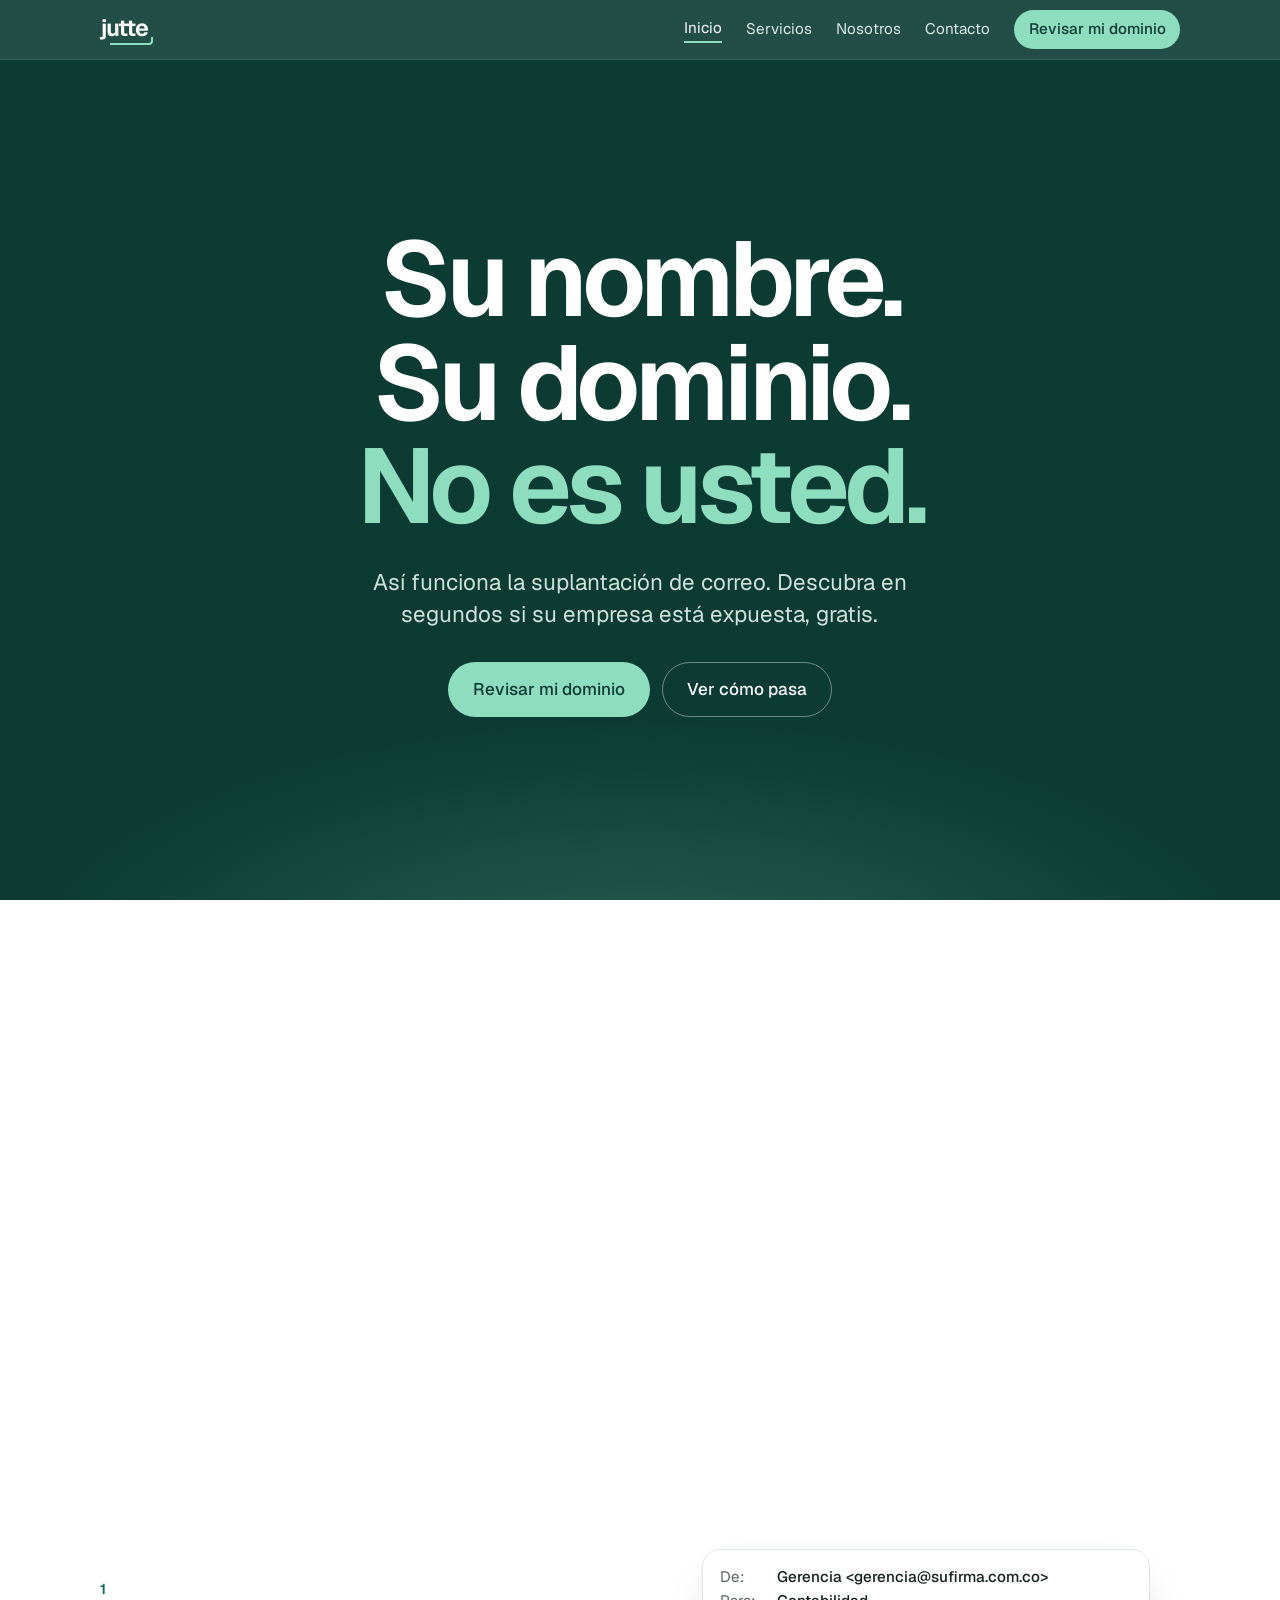
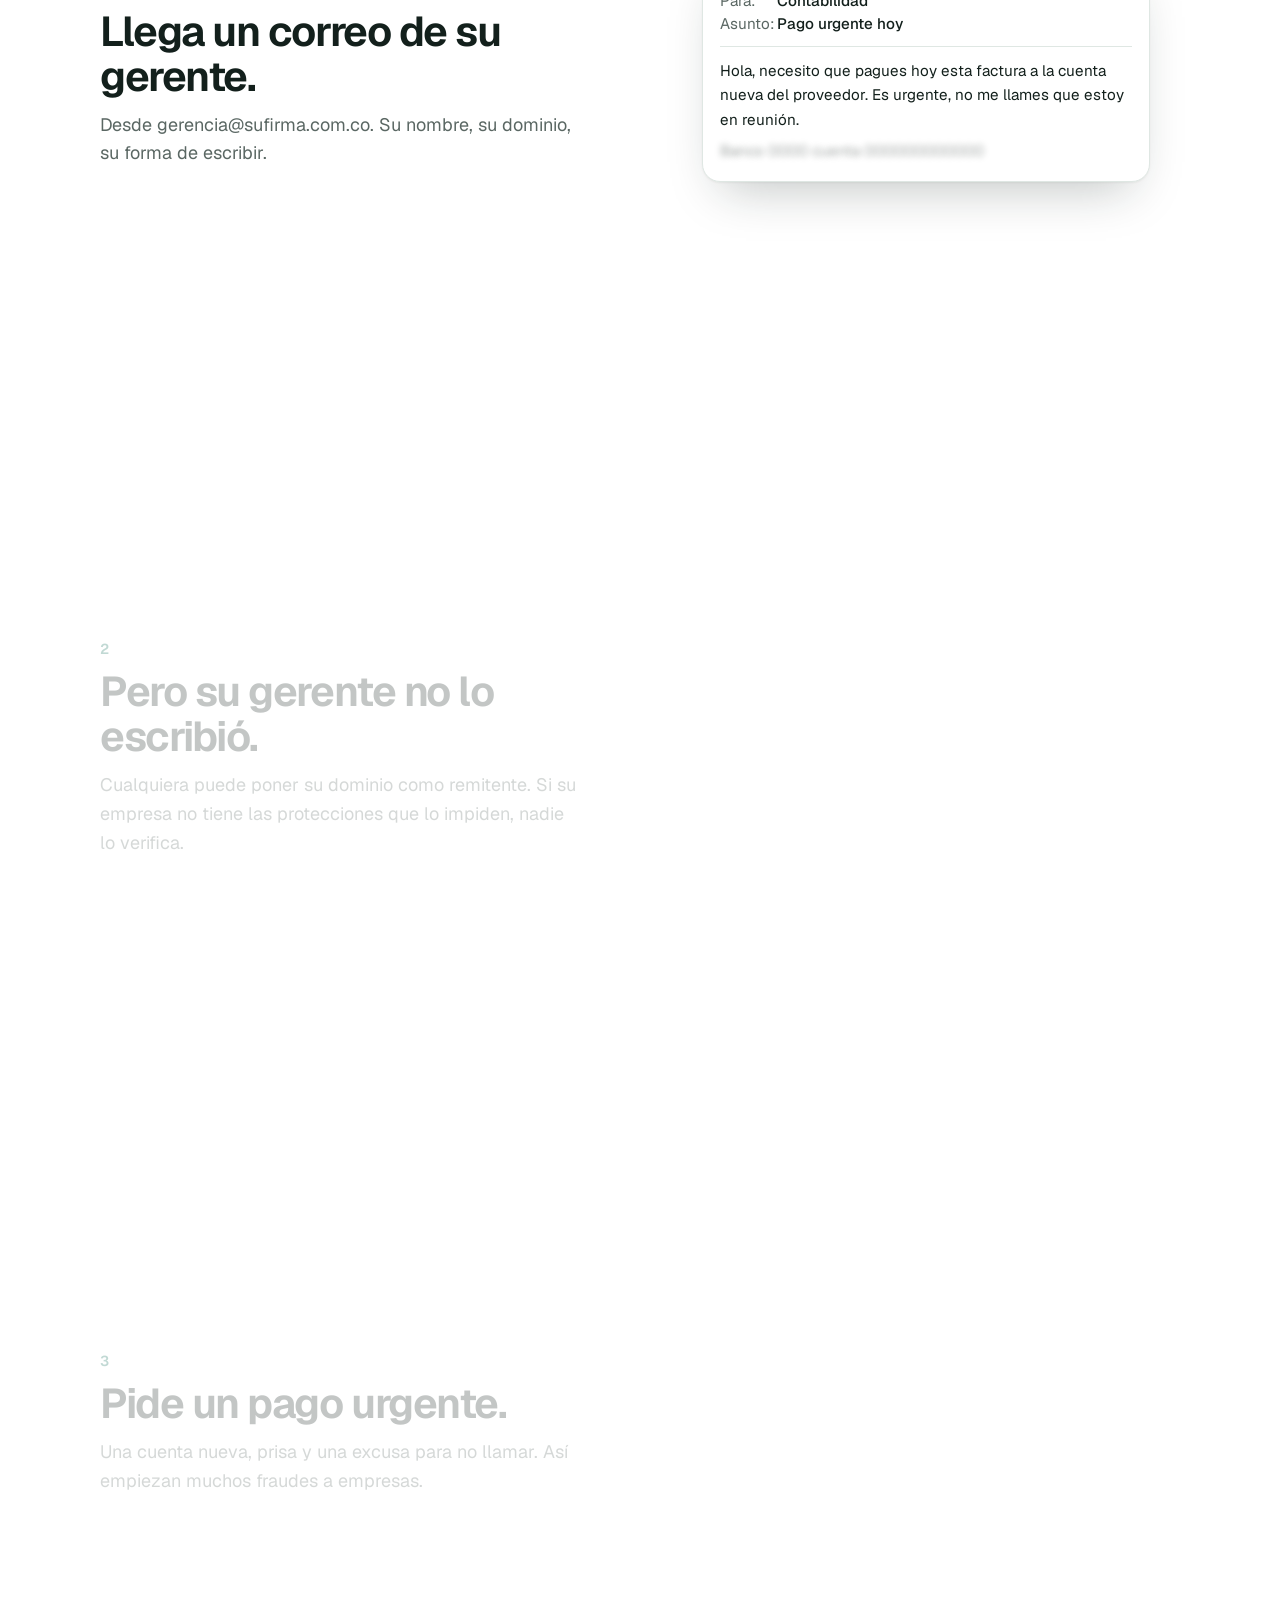
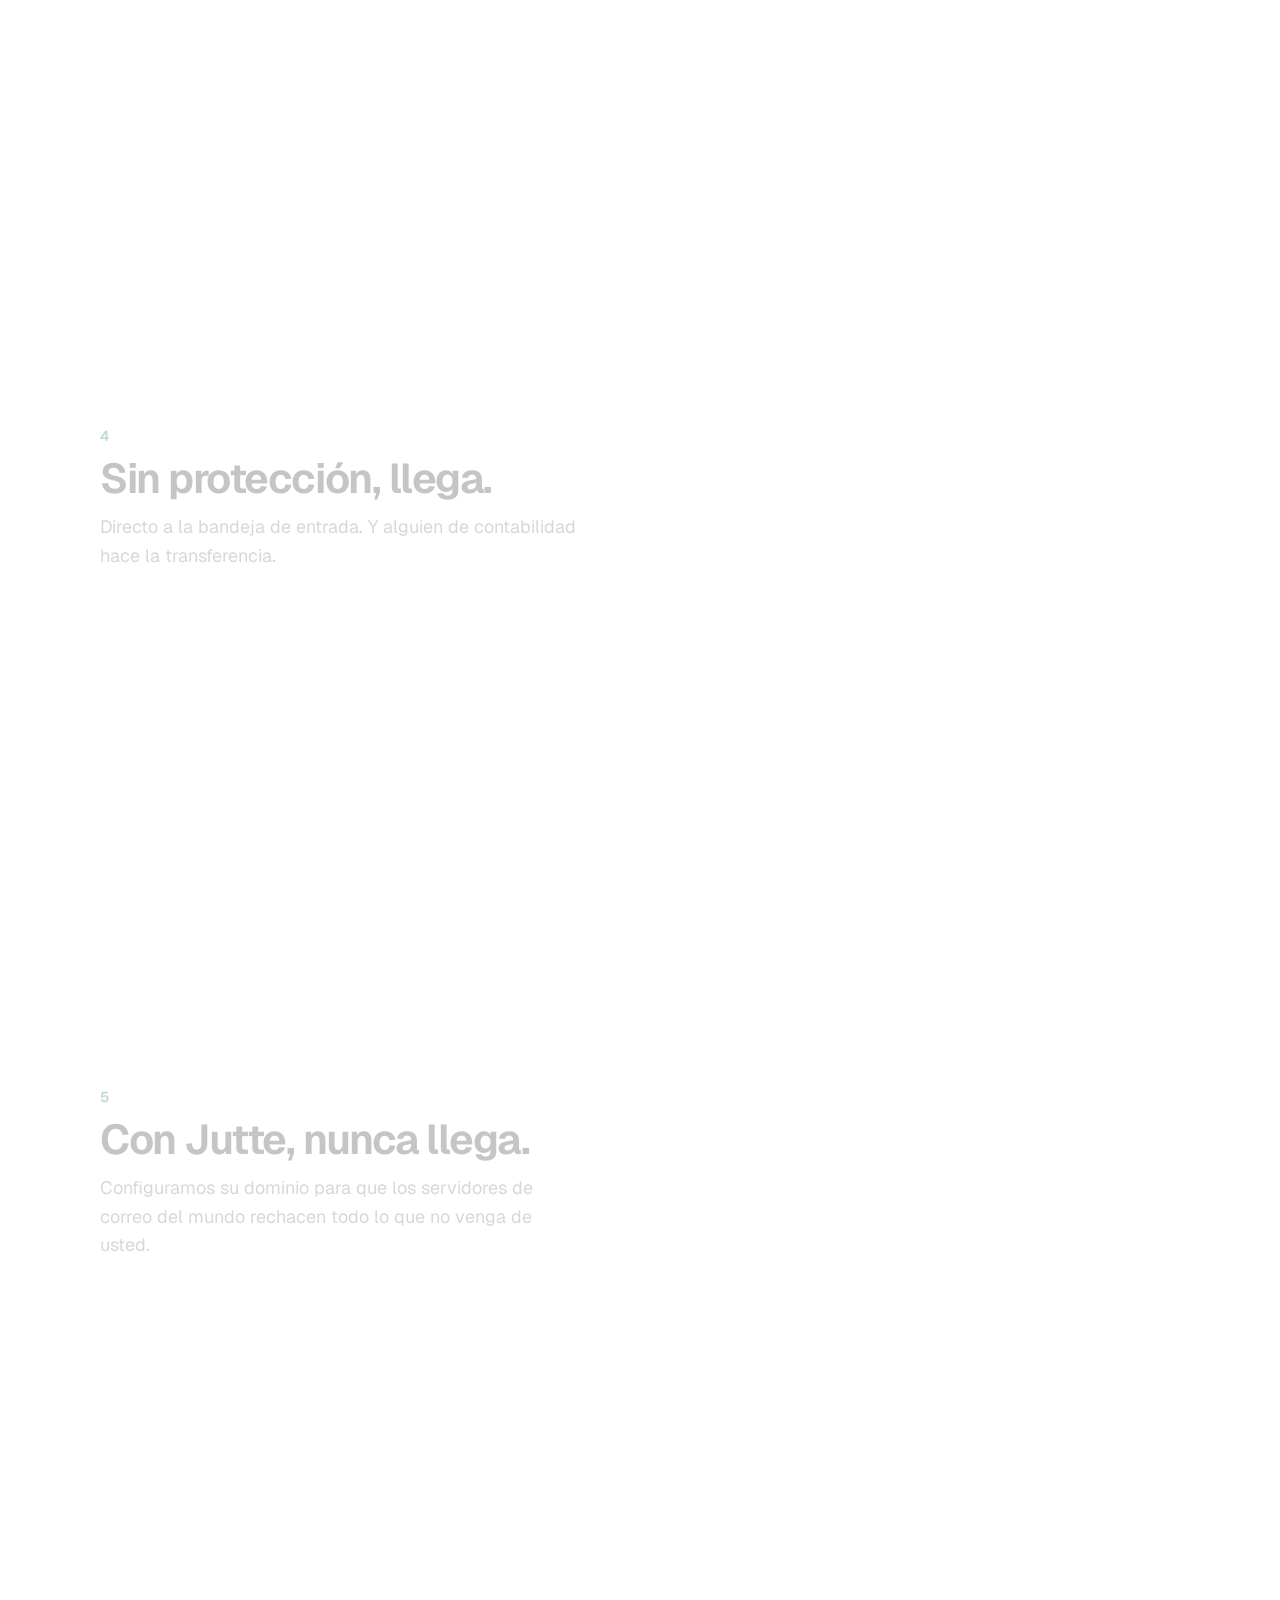
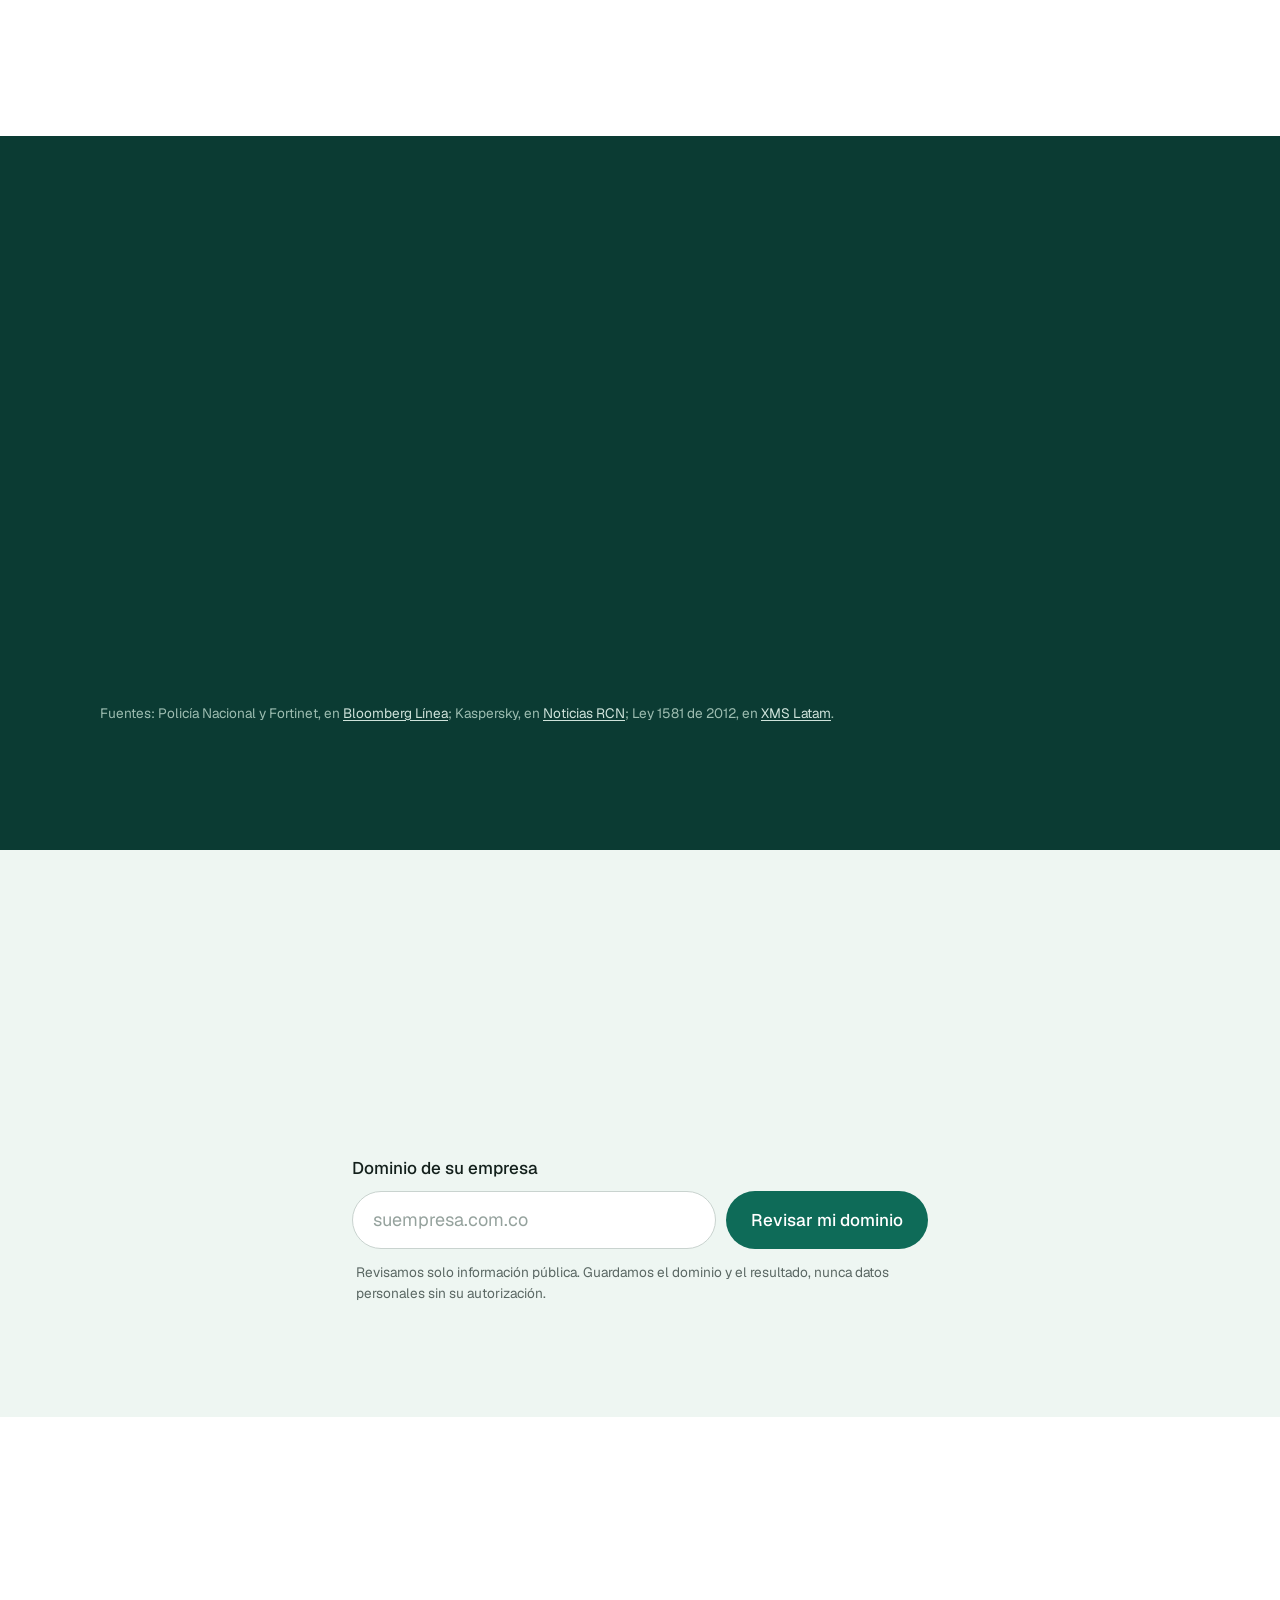
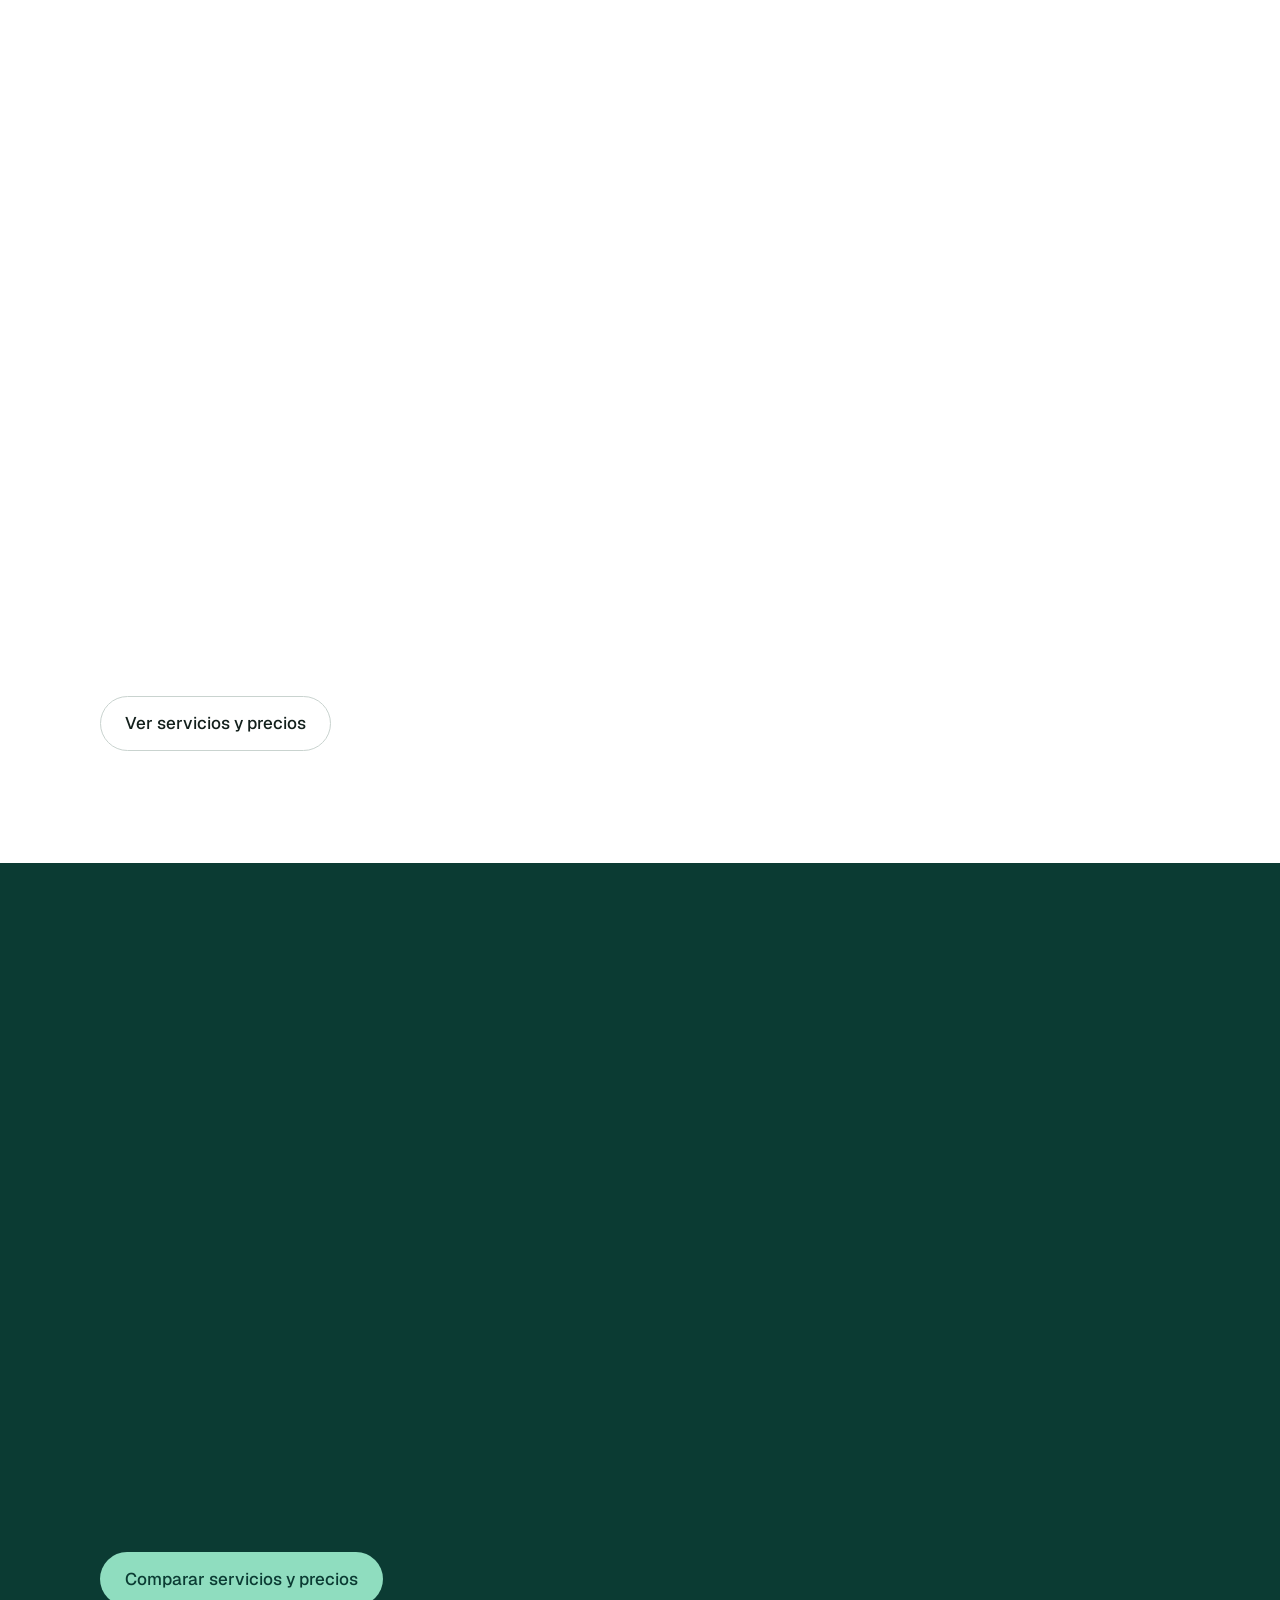
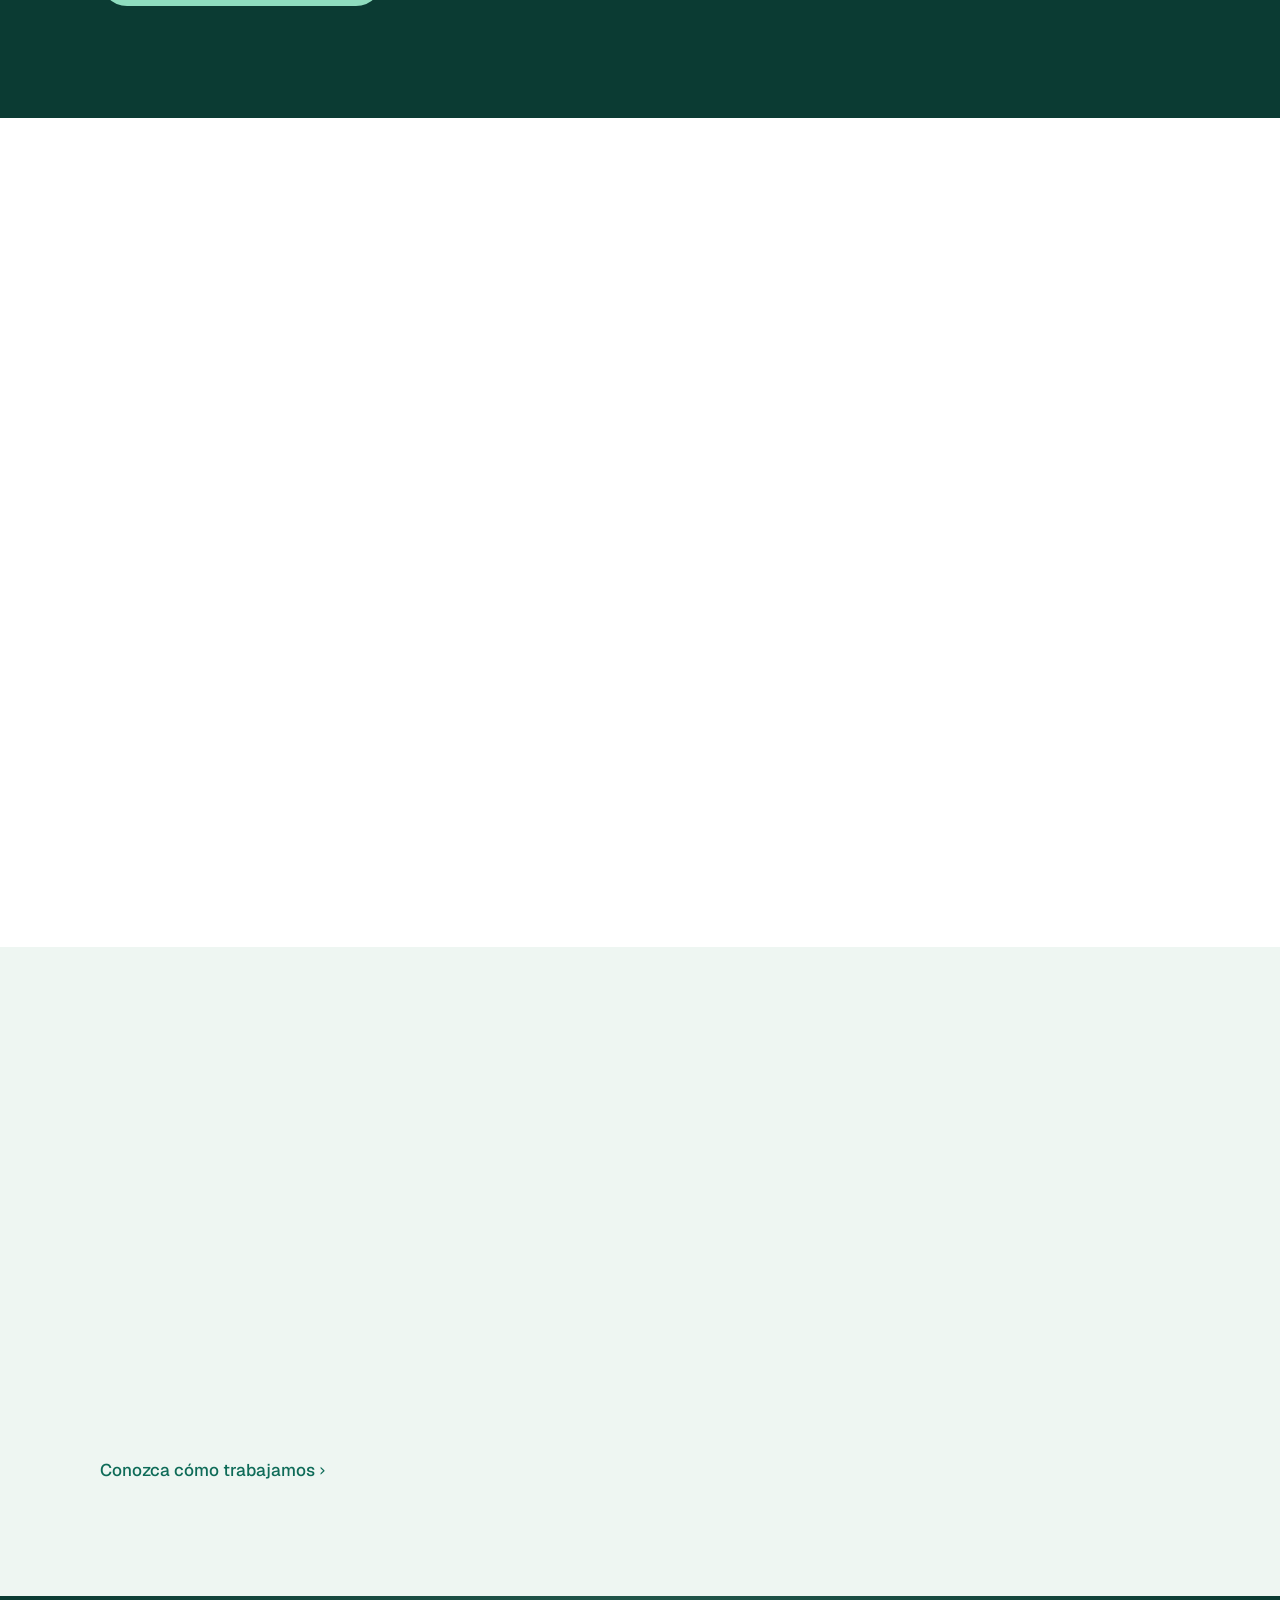
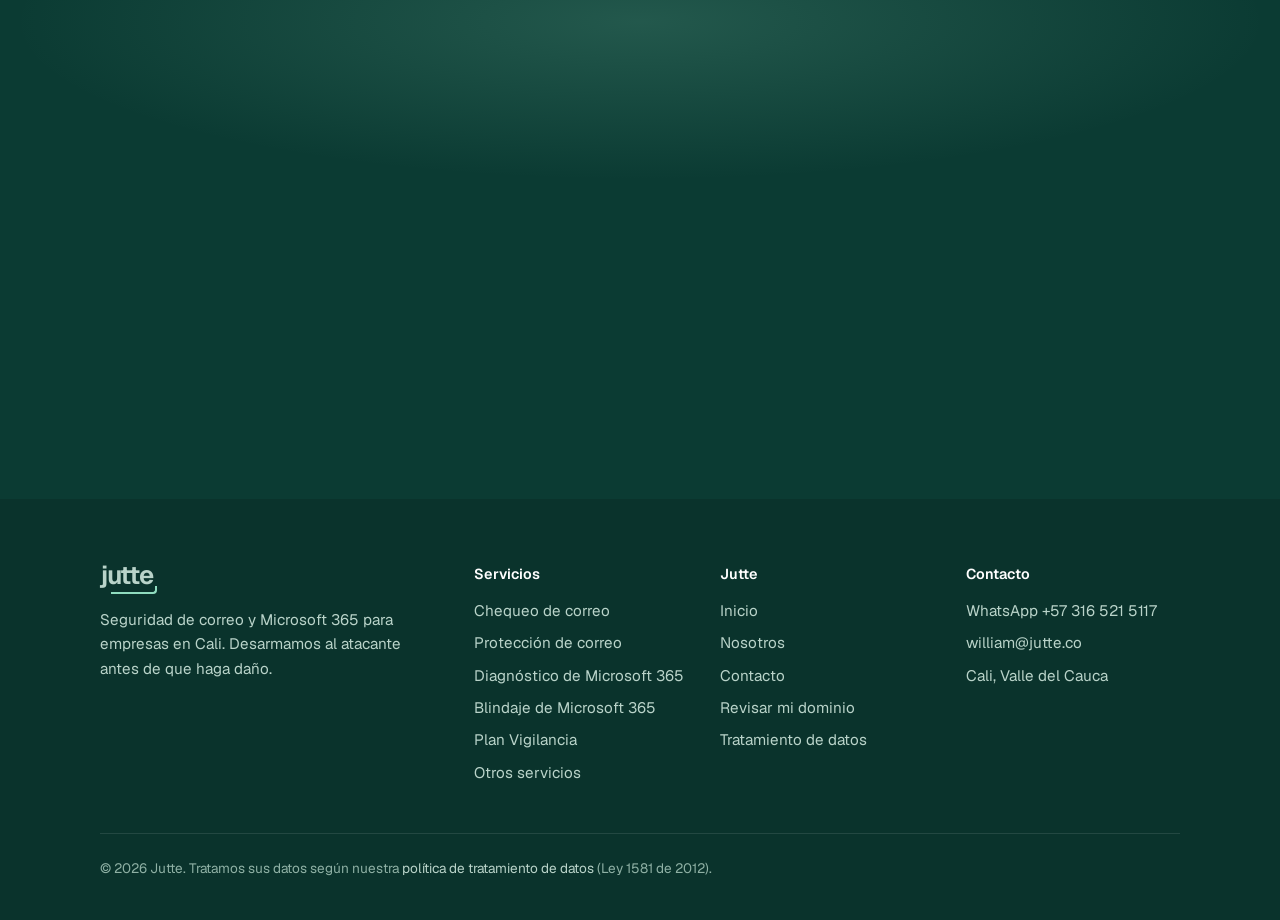
==== commit ff6013f9: "Services ladder, new page layouts, Inicio link" ====
--- a/index.html
+++ b/index.html
@@ -26,7 +26,7 @@
   <div class="wrap bar">
     <a class="brand" href="./" aria-label="Jutte, inicio">jutte</a>
     <button class="menu-btn" type="button" aria-expanded="false" aria-controls="menu">Menú</button>
-    <nav class="menu" id="menu" aria-label="Principal"><a href="servicios.html">Servicios</a><a href="nosotros.html">Nosotros</a><a href="contacto.html">Contacto</a><a class="pill" href="./#revisar">Revisar mi dominio</a></nav>
+    <nav class="menu" id="menu" aria-label="Principal"><a href="./" aria-current="page">Inicio</a><a href="servicios.html">Servicios</a><a href="nosotros.html">Nosotros</a><a href="contacto.html">Contacto</a><a class="pill" href="./#revisar">Revisar mi dominio</a></nav>
   </div>
 </header>
 
@@ -147,9 +147,9 @@
   <section class="band" aria-labelledby="svc-title">
     <div class="wrap">
       <p class="kicker" data-reveal>Servicios</p>
-      <h2 class="big" id="svc-title" data-reveal>Todo lo que protege a su empresa en Microsoft 365.</h2>
+      <h2 class="big" id="svc-title" data-reveal>Todo lo que protege a su empresa.</h2>
       <div class="cards three">
-        <a class="card" href="servicios.html#blindaje" data-reveal>
+        <a class="card" href="servicios.html#correo" data-reveal>
           <span class="ico" aria-hidden="true"><svg width="22" height="22" viewBox="0 0 24 24" fill="none" stroke="currentColor" stroke-width="1.8" stroke-linecap="round" stroke-linejoin="round"><rect x="3" y="5" width="18" height="14" rx="2"/><path d="M3 7l9 6 9-6"/></svg></span>
           <h3>Correo que no se puede suplantar</h3>
           <p>Nadie podrá enviar correos con su nombre y su dominio.</p>
@@ -201,22 +201,22 @@
           <span class="tag">Gratis</span>
         </li>
         <li data-reveal="2">
-          <h3>Diagnosticamos</h3>
-          <p>Revisamos su Microsoft 365 sin tocar nada y le entregamos un plan claro de 30 días.</p>
-          <span class="tag">5 días hábiles</span>
+          <h3>Protegemos su correo</h3>
+          <p>Cerramos lo que encontró la revisión para que nadie pueda enviar correos con su nombre.</p>
+          <span class="tag">$890.000</span>
         </li>
         <li data-reveal="3">
-          <h3>Blindamos</h3>
-          <p>Cerramos lo más importante, por etapas y sin detener el trabajo de su equipo.</p>
-          <span class="tag">2 a 4 semanas</span>
+          <h3>Blindamos Microsoft 365</h3>
+          <p>Diagnóstico de cuentas y accesos, y luego cerramos todo por etapas, sin detener a su equipo.</p>
+          <span class="tag">Desde $1.600.000</span>
         </li>
         <li data-reveal>
           <h3>Vigilamos</h3>
           <p>Cada mes confirmamos que todo siga en orden y le avisamos si algo cambia.</p>
-          <span class="tag">Mensual</span>
+          <span class="tag">Desde $450.000 al mes</span>
         </li>
       </ol>
-      <div class="actions"><a class="btn btn-jade" href="servicios.html">Ver precios</a></div>
+      <div class="actions"><a class="btn btn-jade" href="servicios.html">Comparar servicios y precios</a></div>
     </div>
   </section>
 
@@ -285,8 +285,9 @@
         <h2>Servicios</h2>
         <ul>
           <li><a href="servicios.html#chequeo">Chequeo de correo</a></li>
+          <li><a href="servicios.html#correo">Protección de correo</a></li>
           <li><a href="servicios.html#diagnostico">Diagnóstico de Microsoft 365</a></li>
-          <li><a href="servicios.html#blindaje">Blindaje de correo y cuentas</a></li>
+          <li><a href="servicios.html#blindaje">Blindaje de Microsoft 365</a></li>
           <li><a href="servicios.html#vigilancia">Plan Vigilancia</a></li>
           <li><a href="servicios.html#otros">Otros servicios</a></li>
         </ul>
@@ -294,6 +295,7 @@
       <div>
         <h2>Jutte</h2>
         <ul>
+          <li><a href="./">Inicio</a></li>
           <li><a href="nosotros.html">Nosotros</a></li>
           <li><a href="contacto.html">Contacto</a></li>
           <li><a href="./#revisar">Revisar mi dominio</a></li>
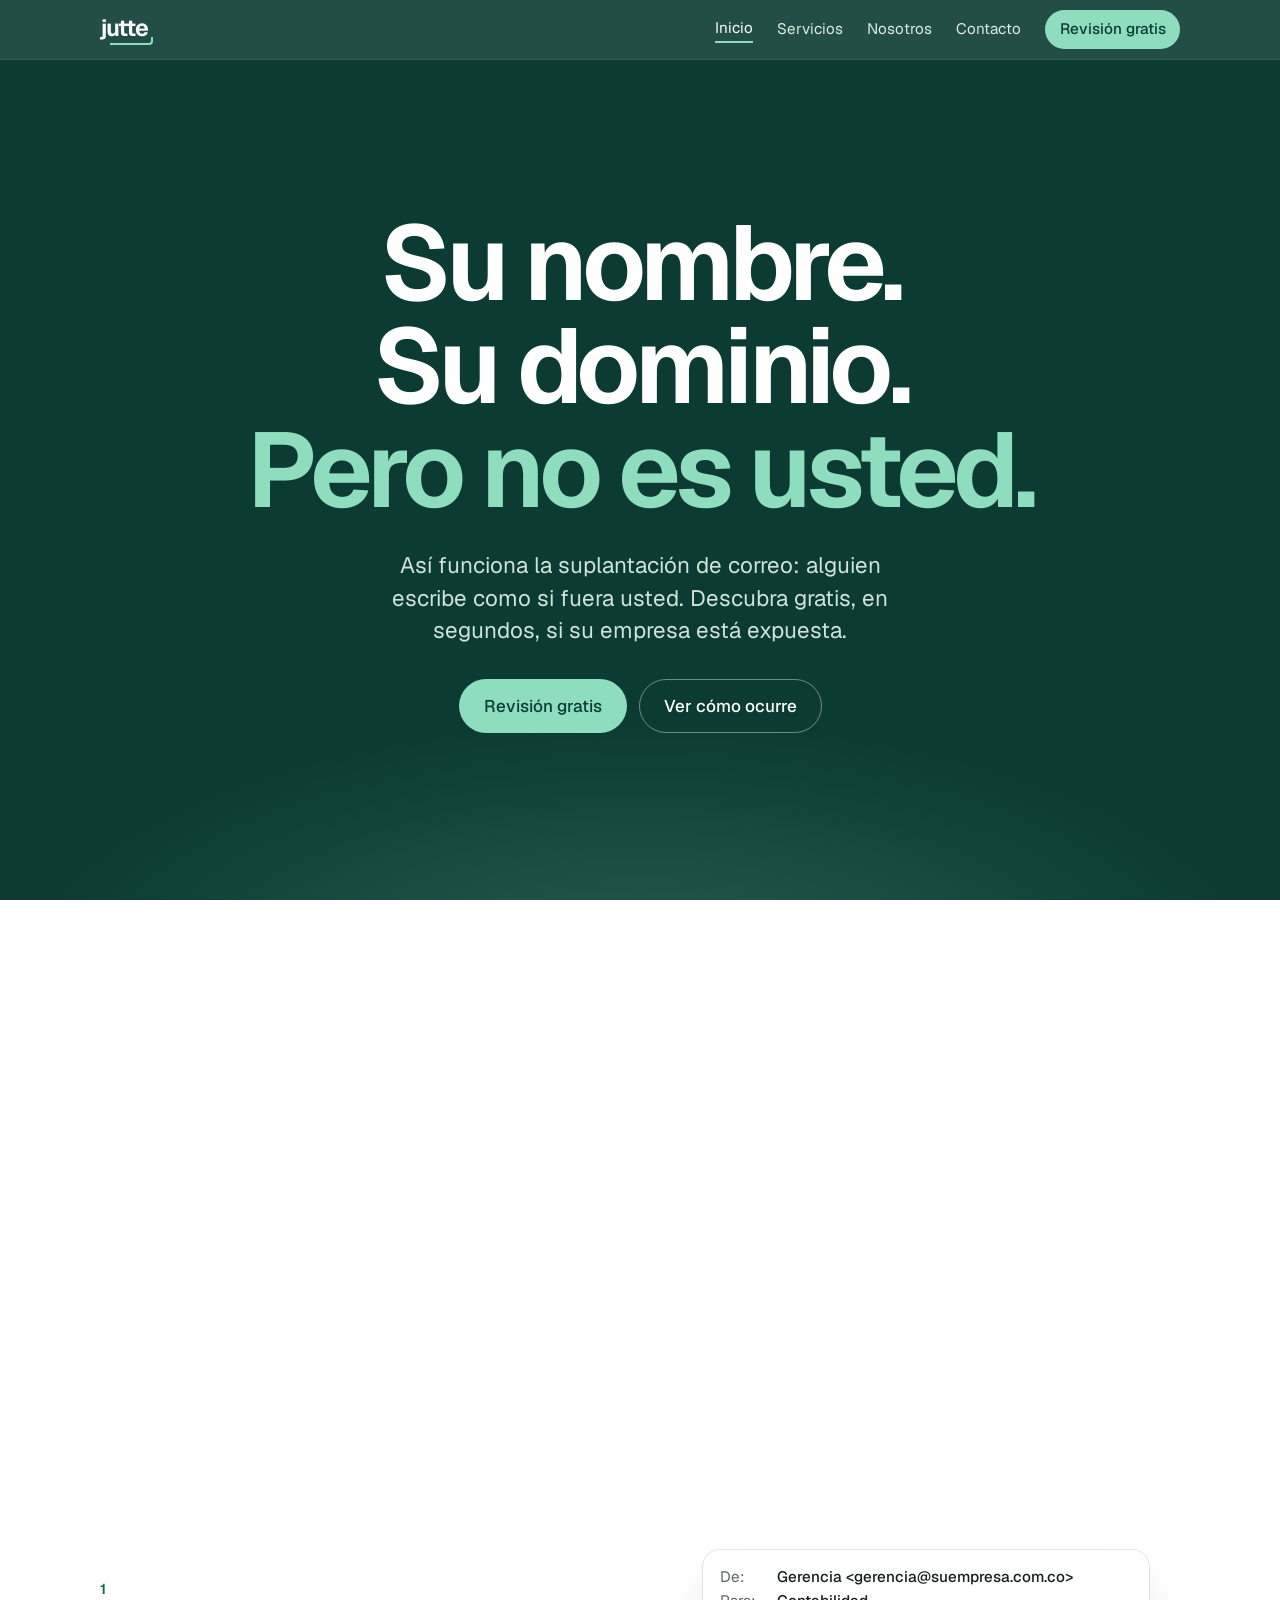
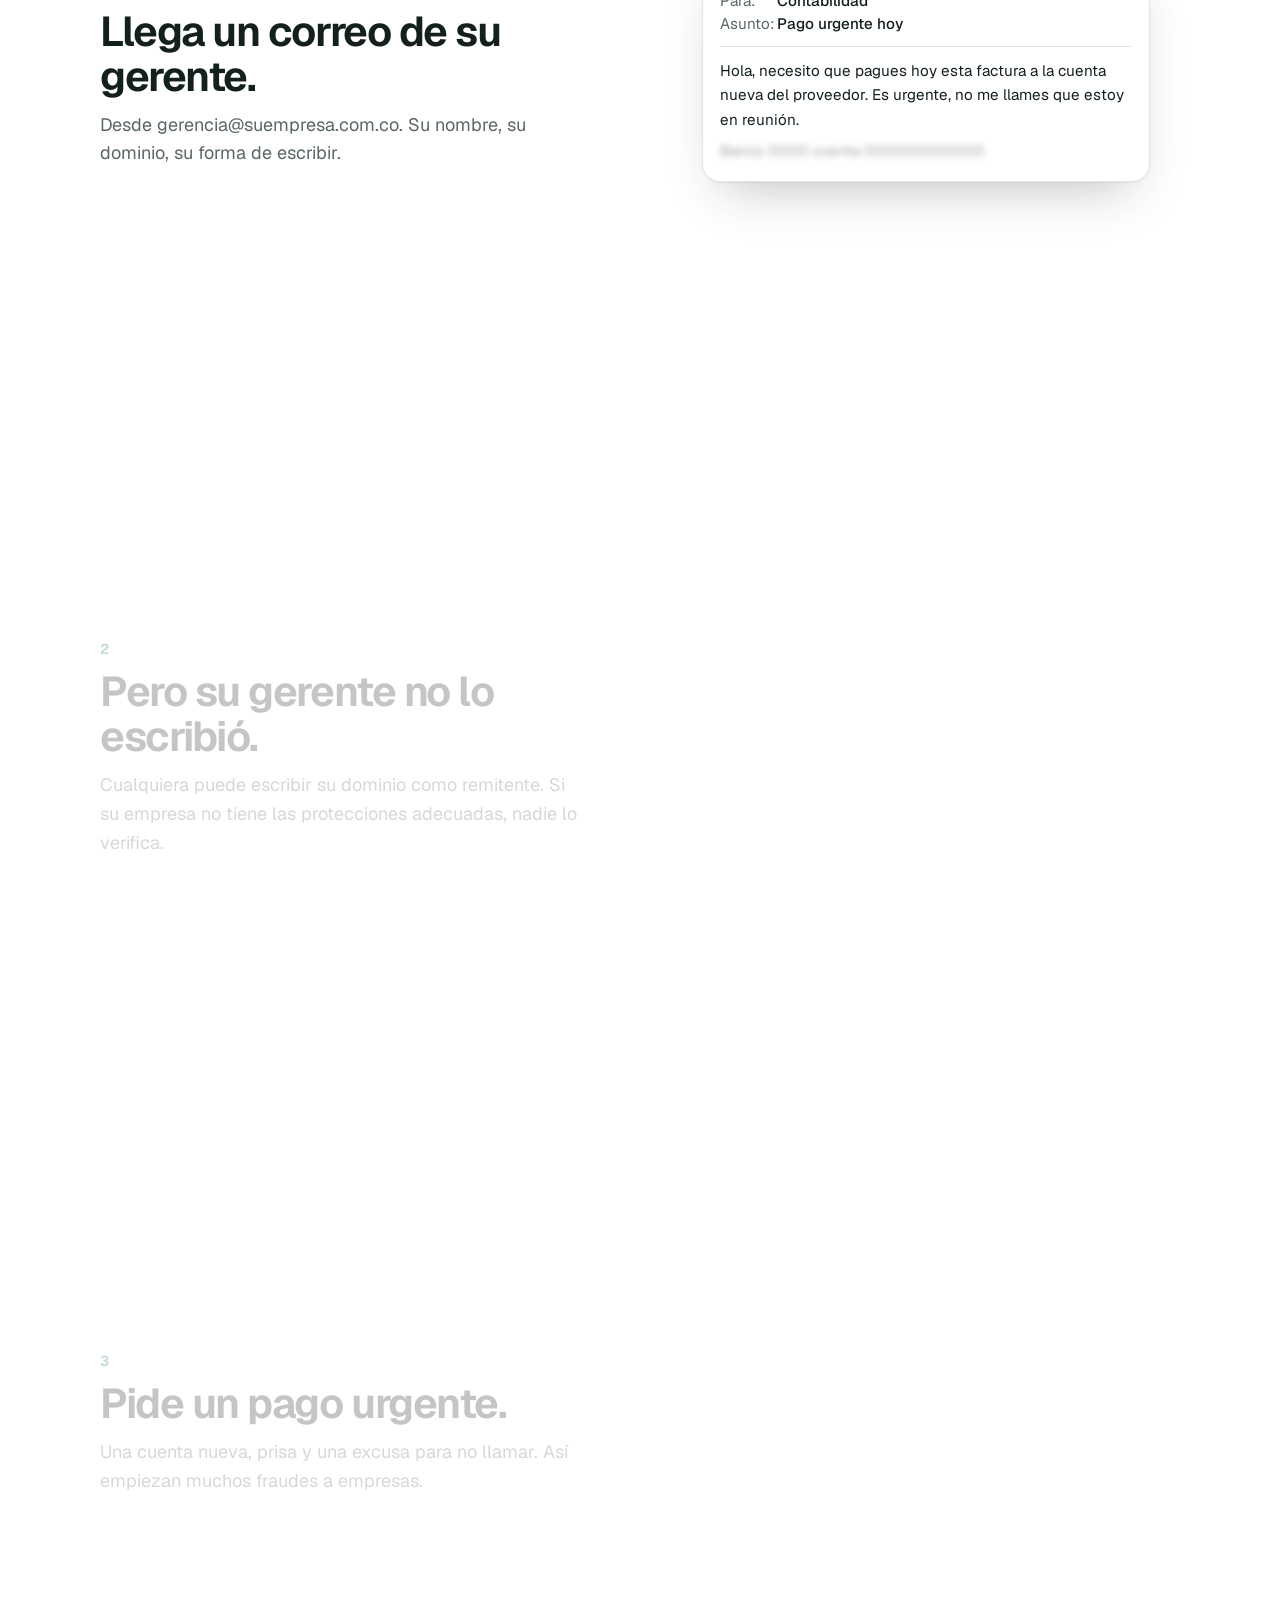
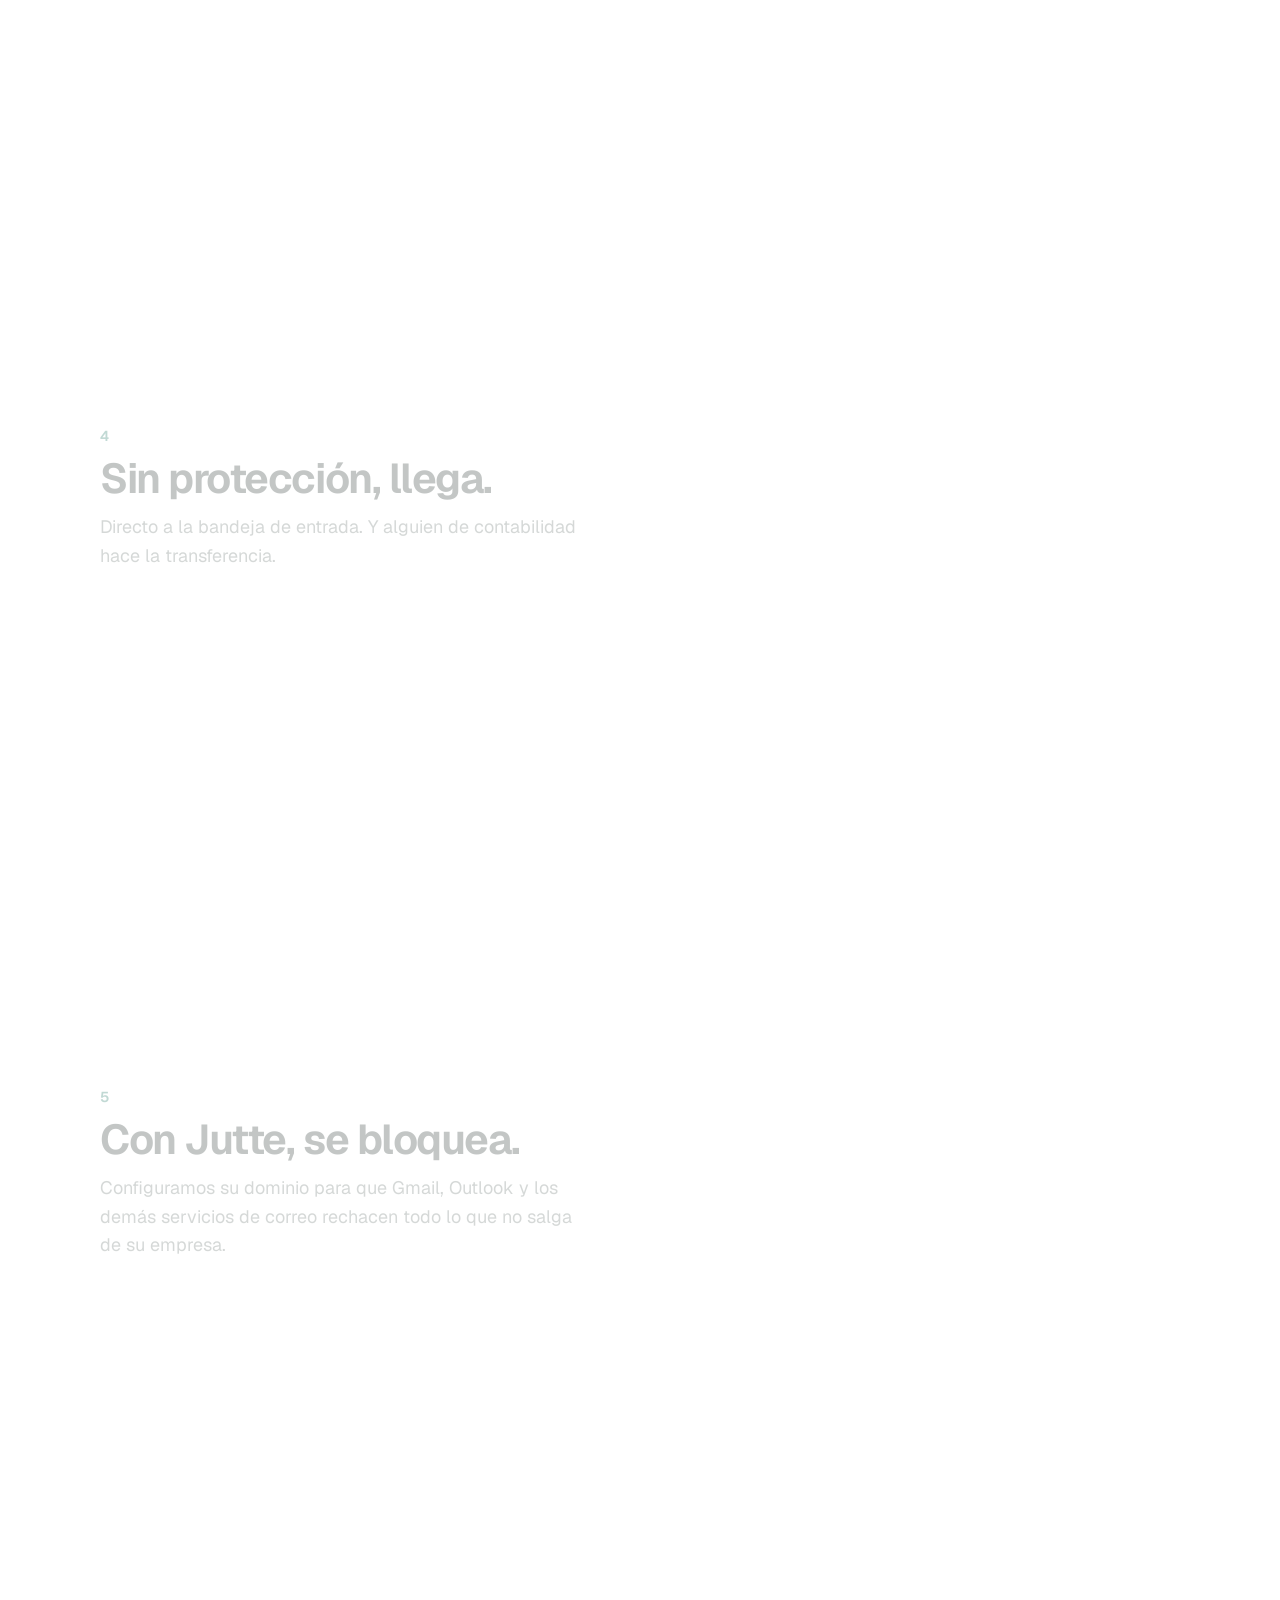
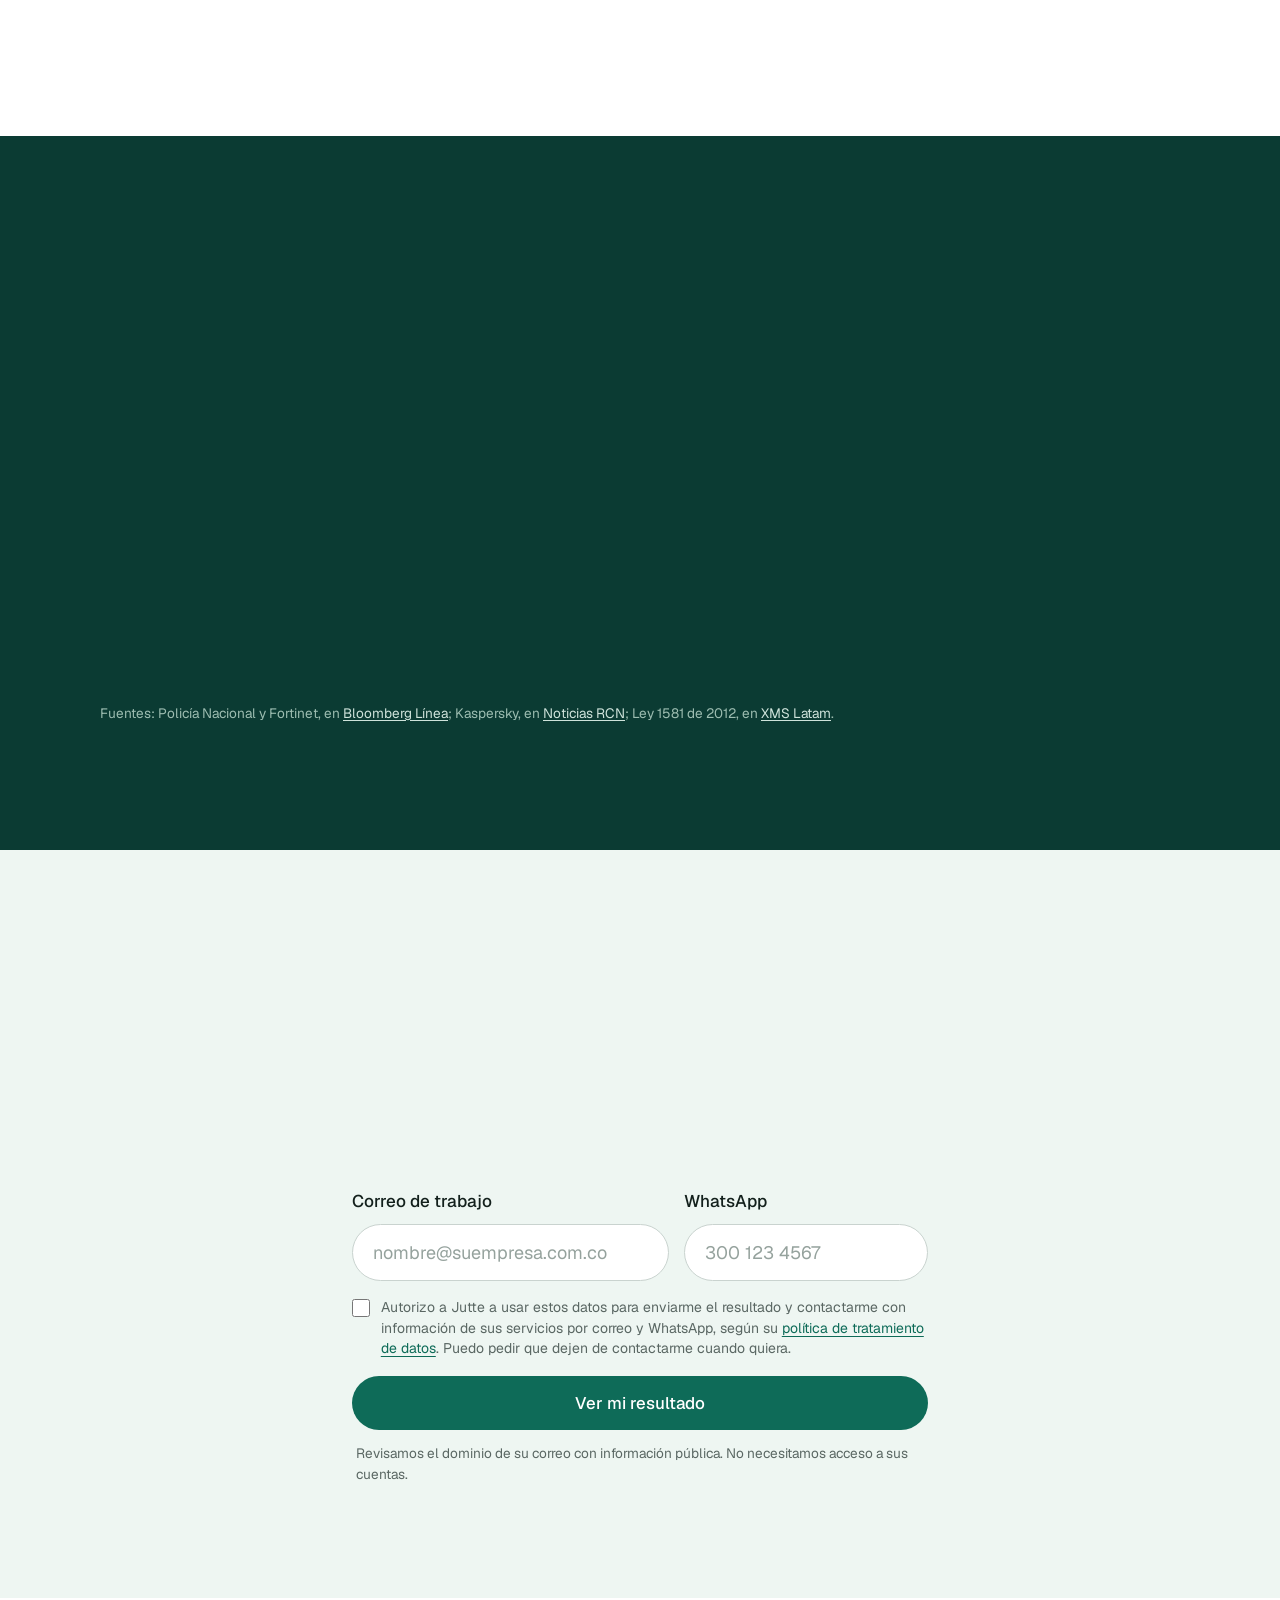
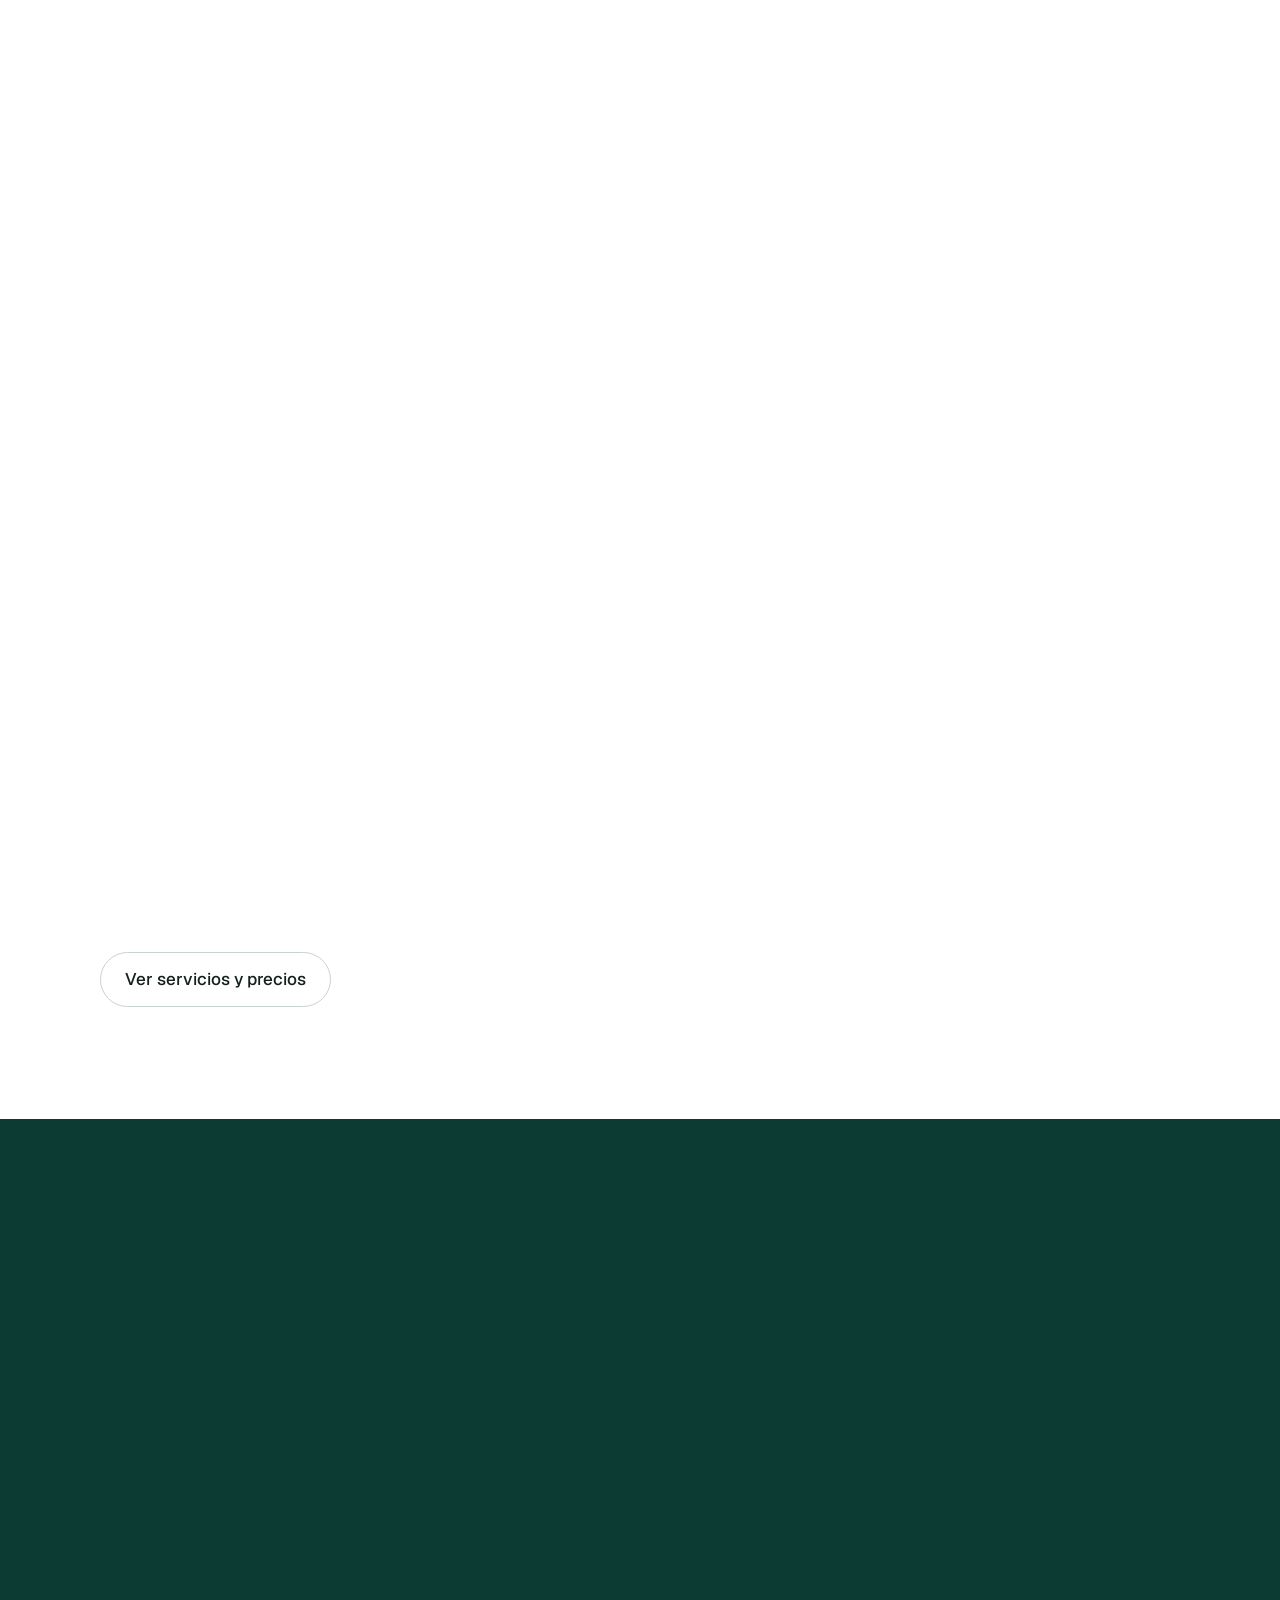
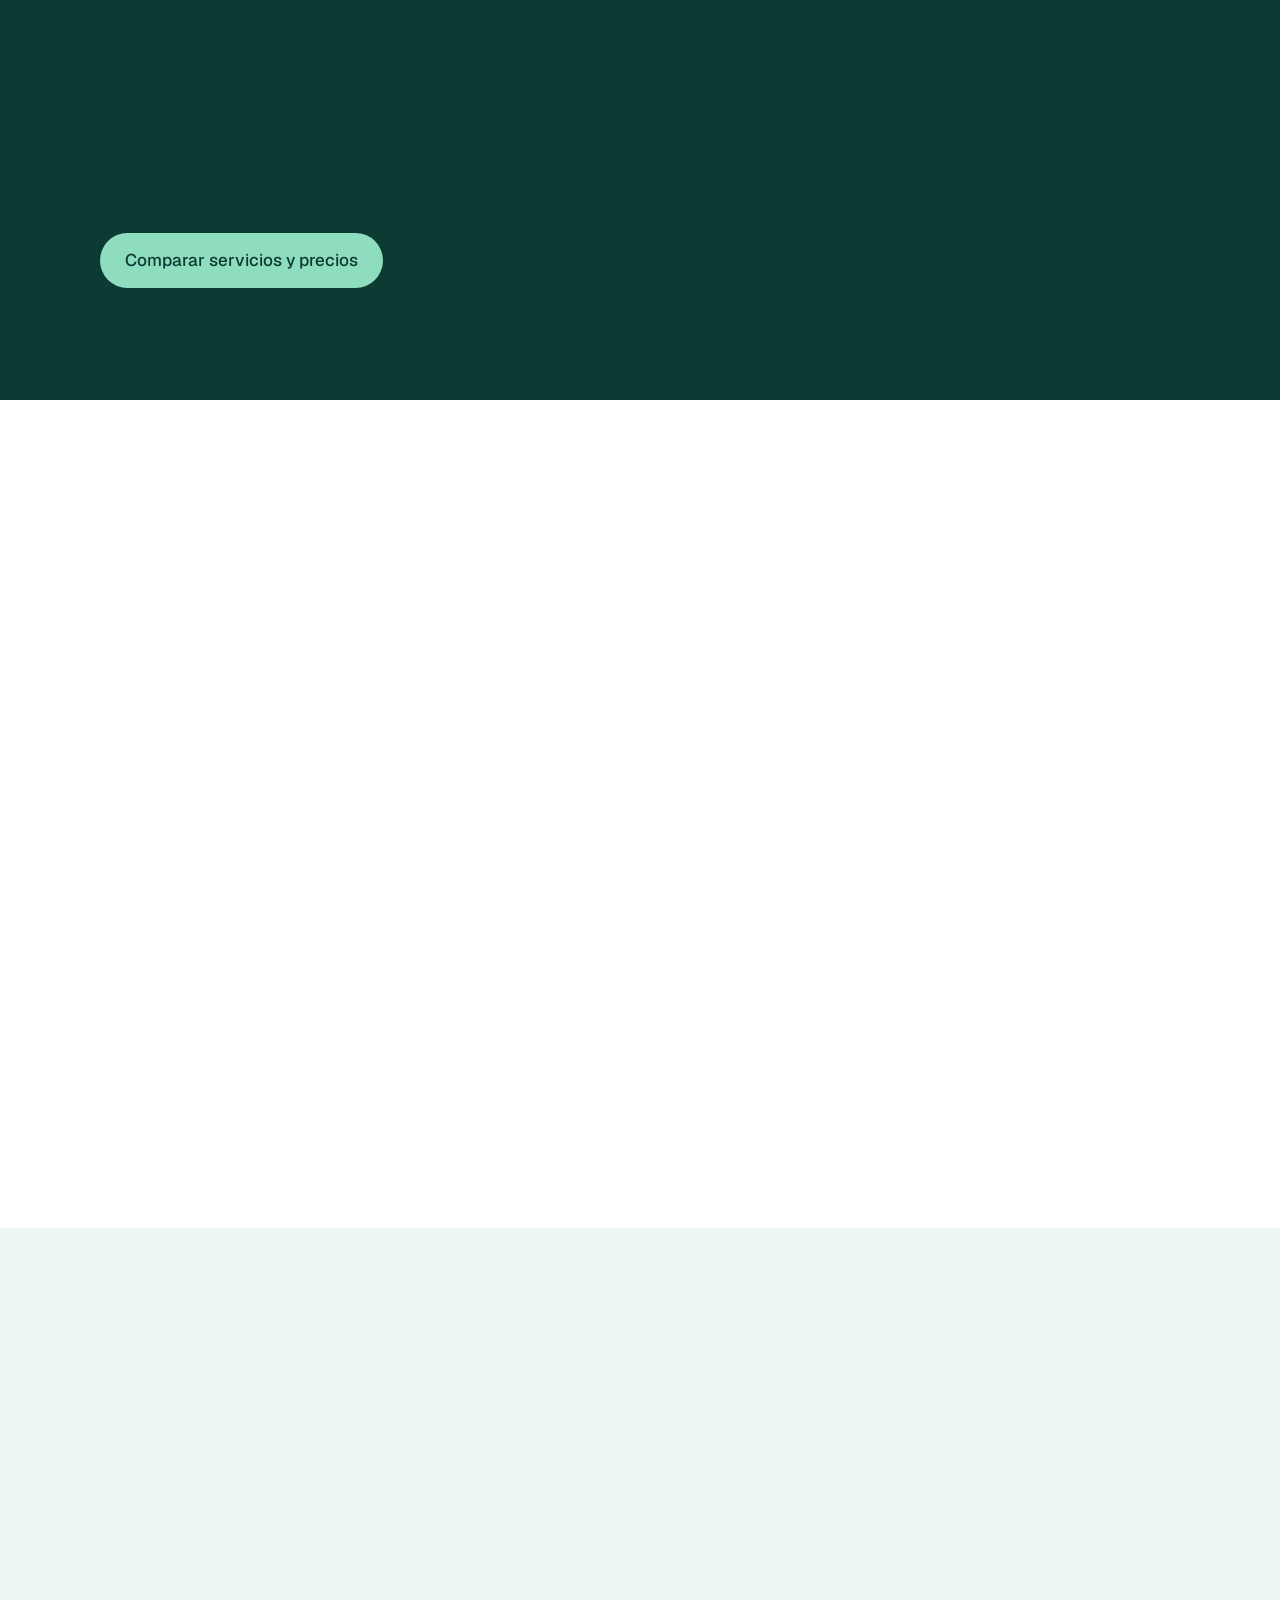
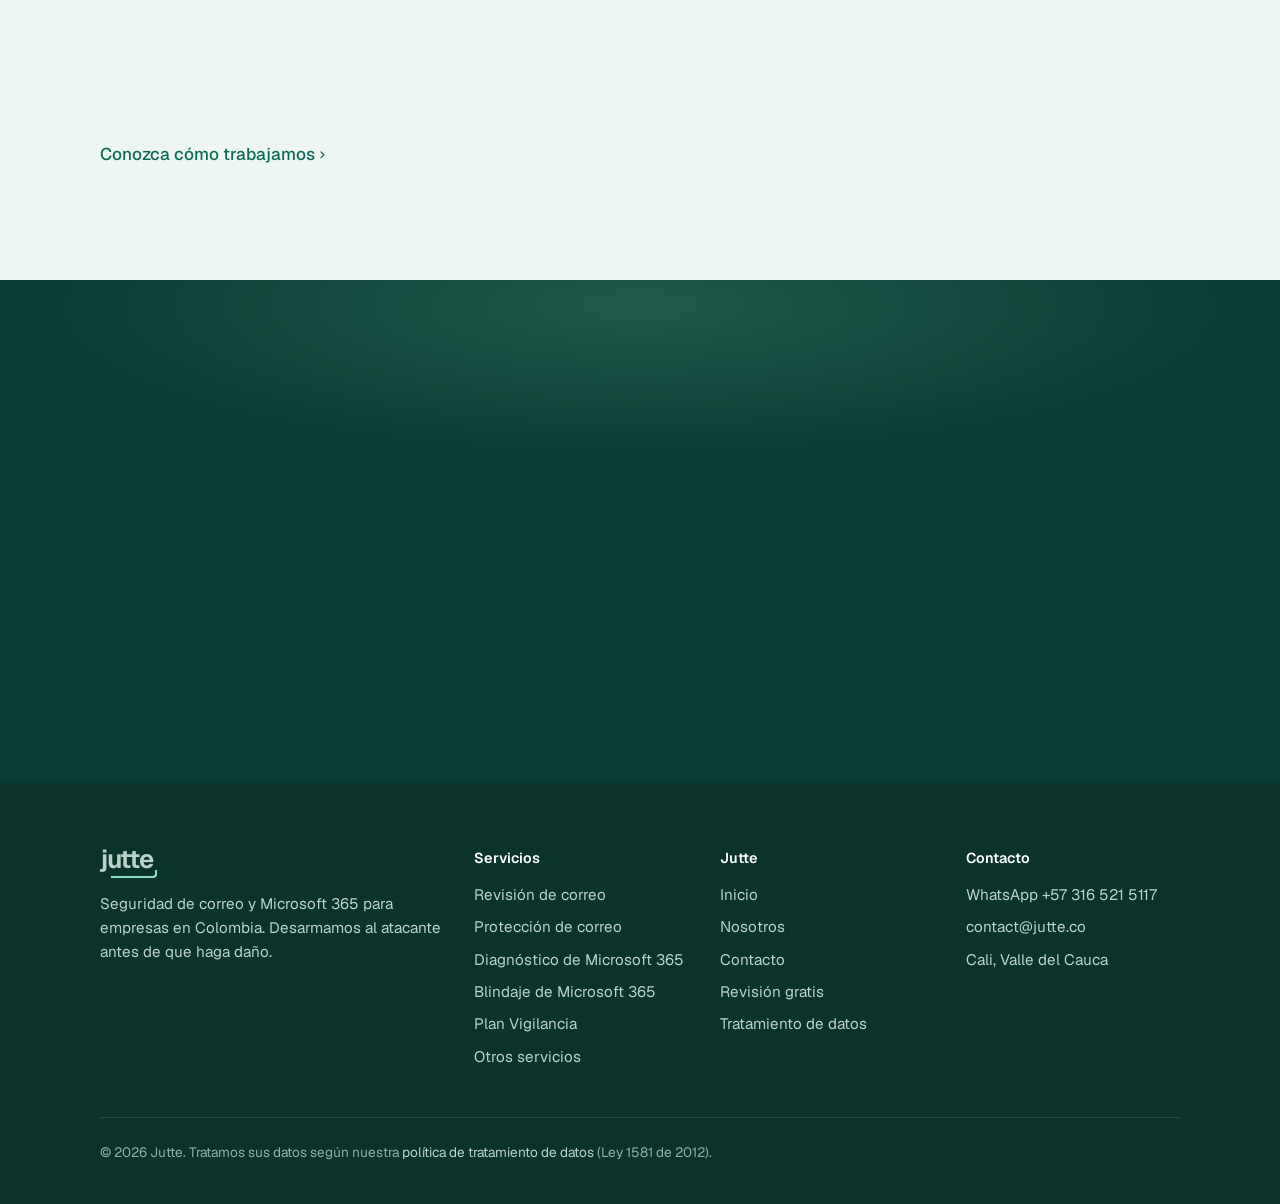
==== commit b6a35aea: "One-step check, leads, new copy (pages)" ====
--- a/index.html
+++ b/index.html
@@ -3,22 +3,22 @@
 <head>
 <meta charset="utf-8">
 <meta name="viewport" content="width=device-width, initial-scale=1">
-<meta http-equiv="Content-Security-Policy" content="default-src 'none'; script-src 'self'; style-src 'self'; font-src 'self'; img-src 'self' data:; connect-src https://dns.google; base-uri 'none'; form-action 'none'">
+<meta http-equiv="Content-Security-Policy" content="default-src 'none'; script-src 'self'; style-src 'self'; font-src 'self'; img-src 'self' data:; connect-src https://jutte-consultas.azurewebsites.net; base-uri 'none'; form-action 'none'">
 <meta name="referrer" content="no-referrer">
 <title>Jutte | Seguridad de correo y Microsoft 365 en Cali</title>
-<meta name="description" content="Revise gratis si alguien puede suplantar el correo de su empresa. Seguridad de correo y Microsoft 365 para firmas de abogados, contadores y clínicas en Cali.">
+<meta name="description" content="Revise gratis si alguien puede suplantar el correo de su empresa. Seguridad de correo y Microsoft 365 para abogados, contadores y clínicas en Colombia.">
 <link rel="canonical" href="https://jutte.co/">
 <meta property="og:title" content="Jutte | Seguridad de correo y Microsoft 365 en Cali">
-<meta property="og:description" content="Revise gratis si alguien puede suplantar el correo de su empresa. Seguridad de correo y Microsoft 365 para firmas de abogados, contadores y clínicas en Cali.">
+<meta property="og:description" content="Revise gratis si alguien puede suplantar el correo de su empresa. Seguridad de correo y Microsoft 365 para abogados, contadores y clínicas en Colombia.">
 <meta property="og:url" content="https://jutte.co/">
 <meta property="og:locale" content="es_CO">
 <meta property="og:type" content="website">
 <meta name="theme-color" content="#0B3B33">
 <link rel="icon" href="data:image/svg+xml,%3Csvg xmlns='http://www.w3.org/2000/svg' viewBox='0 0 64 64'%3E%3Crect width='64' height='64' rx='14' fill='%230B3B33'/%3E%3Ccircle cx='35' cy='14' r='4.5' fill='%23fff'/%3E%3Cpath d='M35 25v19q0 9-9 9h-4' stroke='%23fff' stroke-width='7' fill='none' stroke-linecap='round'/%3E%3Cpath d='M14 58h30q4 0 4-4v-6' stroke='%238FDDBF' stroke-width='4' fill='none' stroke-linecap='round'/%3E%3C/svg%3E">
 <link rel="preload" href="assets/geist.woff2" as="font" type="font/woff2" crossorigin>
-<link rel="stylesheet" href="assets/site.css">
+<link rel="stylesheet" href="assets/site.css?v=72b36787">
 <script src="assets/boot.js"></script>
-<script src="assets/site.js" defer></script>
+<script src="assets/site.js?v=72b36787" defer></script>
 </head>
 <body>
 <a class="skip" href="#main">Saltar al contenido</a>
@@ -26,7 +26,7 @@
   <div class="wrap bar">
     <a class="brand" href="./" aria-label="Jutte, inicio">jutte</a>
     <button class="menu-btn" type="button" aria-expanded="false" aria-controls="menu">Menú</button>
-    <nav class="menu" id="menu" aria-label="Principal"><a href="./" aria-current="page">Inicio</a><a href="servicios.html">Servicios</a><a href="nosotros.html">Nosotros</a><a href="contacto.html">Contacto</a><a class="pill" href="./#revisar">Revisar mi dominio</a></nav>
+    <nav class="menu" id="menu" aria-label="Principal"><a href="./" aria-current="page">Inicio</a><a href="servicios.html">Servicios</a><a href="nosotros.html">Nosotros</a><a href="contacto.html">Contacto</a><a class="pill" href="./#revisar">Revisión gratis</a></nav>
   </div>
 </header>
 
@@ -35,12 +35,12 @@
     <h1 class="mega" id="hero-title" data-reveal>
       <span>Su nombre.</span>
       <span>Su dominio.</span>
-      <span class="last">No es usted.</span>
+      <span class="last">Pero no es usted.</span>
     </h1>
-    <p class="lede" data-reveal="2">Así funciona la suplantación de correo. Descubra en segundos si su empresa está expuesta, gratis.</p>
+    <p class="lede" data-reveal="2">Así funciona la suplantación de correo: alguien escribe como si fuera usted. Descubra gratis, en segundos, si su empresa está expuesta.</p>
     <div class="actions center" data-reveal="3">
-      <a class="btn btn-jade" href="#revisar">Revisar mi dominio</a>
-      <a class="btn btn-ghost" href="#historia">Ver cómo pasa</a>
+      <a class="btn btn-jade" href="#revisar">Revisión gratis</a>
+      <a class="btn btn-ghost" href="#historia">Ver cómo ocurre</a>
     </div>
   </div>
 </section>
@@ -59,11 +59,11 @@
           </div>
           <div class="banner banner-ok">
             <svg width="18" height="18" viewBox="0 0 20 20" fill="none" stroke="currentColor" stroke-width="2"><circle cx="10" cy="10" r="8"/><path d="M4.5 15.5l11-11"/></svg>
-            <div><strong>Correo bloqueado</strong><span>No viene de sufirma.com.co, así que no se entrega.</span></div>
+            <div><strong>Correo bloqueado</strong><span>No salió de suempresa.com.co, así que nunca se entrega.</span></div>
           </div>
           <div class="mail-body">
             <div class="mail-head">
-              <div><span>De:</span><b><span class="mark hl-from">Gerencia &lt;gerencia@sufirma.com.co&gt;</span></b></div>
+              <div><span>De:</span><b><span class="mark hl-from">Gerencia &lt;gerencia@suempresa.com.co&gt;</span></b></div>
               <div><span>Para:</span><b>Contabilidad</b></div>
               <div><span>Asunto:</span><b>Pago urgente hoy</b></div>
             </div>
@@ -77,12 +77,12 @@
         <div class="step" data-step="1">
           <p class="n">1</p>
           <h3>Llega un correo de su gerente.</h3>
-          <p>Desde gerencia@sufirma.com.co. Su nombre, su dominio, su forma de escribir.</p>
+          <p>Desde gerencia@suempresa.com.co. Su nombre, su dominio, su forma de escribir.</p>
         </div>
         <div class="step" data-step="2">
           <p class="n">2</p>
           <h3>Pero su gerente no lo escribió.</h3>
-          <p>Cualquiera puede poner su dominio como remitente. Si su empresa no tiene las protecciones que lo impiden, nadie lo verifica.</p>
+          <p>Cualquiera puede escribir su dominio como remitente. Si su empresa no tiene las protecciones adecuadas, nadie lo verifica.</p>
         </div>
         <div class="step" data-step="3">
           <p class="n">3</p>
@@ -96,8 +96,8 @@
         </div>
         <div class="step" data-step="5">
           <p class="n">5</p>
-          <h3>Con Jutte, nunca llega.</h3>
-          <p>Configuramos su dominio para que los servidores de correo del mundo rechacen todo lo que no venga de usted.</p>
+          <h3>Con Jutte, se bloquea.</h3>
+          <p>Configuramos su dominio para que Gmail, Outlook y los demás servicios de correo rechacen todo lo que no salga de su empresa.</p>
         </div>
       </div>
     </div>
@@ -109,15 +109,15 @@
       <div class="num-grid">
         <div data-reveal>
           <div class="num">74%</div>
-          <p>de los ciberataques registrados en 2024 empezó con un correo fraudulento.</p>
+          <p>de los ciberataques registrados en Colombia en 2024 empezaron con un correo fraudulento.</p>
         </div>
         <div data-reveal="2">
           <div class="num">1 de 4</div>
-          <p>pymes colombianas sufrió incidentes de suplantación por correo en 2026.</p>
+          <p>pymes colombianas ha enfrentado incidentes de phishing, según un estudio de 2026.</p>
         </div>
         <div data-reveal="3">
           <div class="num">2.000</div>
-          <p>salarios mínimos: la multa máxima de la SIC por no proteger datos personales.</p>
+          <p>salarios mínimos: la multa máxima que puede imponer la SIC por no proteger los datos personales.</p>
         </div>
       </div>
       <p class="src">Fuentes: Policía Nacional y Fortinet, en <a href="https://www.bloomberglinea.com/latinoamerica/colombia/colombia-es-el-cuarto-pais-de-la-region-con-mas-ciberataques/" rel="noopener">Bloomberg Línea</a>; Kaspersky, en <a href="https://www.noticiasrcn.com/economia/ciberseguridad-pymes-colombia-ataques-phishing-1077190" rel="noopener">Noticias RCN</a>; Ley 1581 de 2012, en <a href="https://xmslatam.com/co/ley-1581-de-2012-proteccion-datos-personales/" rel="noopener">XMS Latam</a>.</p>
@@ -127,18 +127,29 @@
   <section class="band-mint" id="revisar" aria-labelledby="check-title">
     <div class="wrap center">
       <h2 class="big" id="check-title" data-reveal>¿Y su empresa?</h2>
-      <p class="lede muted lede-gap center" data-reveal="2">Escriba su dominio y vea en segundos si alguien podría suplantar su correo. Es gratis.</p>
+      <p class="lede muted lede-gap center" data-reveal="2">Escriba su correo de trabajo y su WhatsApp. En segundos le mostramos si alguien podría suplantar el correo de su empresa. Es gratis.</p>
 
       <form class="check" id="check" novalidate>
-        <label for="dominio">Dominio de su empresa</label>
-        <div class="check-row">
-          <input class="field" id="dominio" name="dominio" type="text" inputmode="url" autocomplete="off" autocapitalize="off" spellcheck="false" placeholder="suempresa.com.co" aria-describedby="check-fine">
-          <button class="btn btn-green" id="check-btn" type="submit">Revisar mi dominio</button>
-        </div>
-        <p class="fine" id="check-fine">Revisamos solo información pública. Guardamos el dominio y el resultado, nunca datos personales sin su autorización.</p>
+        <div class="check-grid">
+          <div>
+            <label for="c-correo">Correo de trabajo</label>
+            <input class="field" id="c-correo" name="correo" type="email" inputmode="email" autocomplete="email" autocapitalize="off" spellcheck="false" placeholder="nombre@suempresa.com.co">
+          </div>
+          <div>
+            <label for="c-wa">WhatsApp</label>
+            <input class="field" id="c-wa" name="whatsapp" type="tel" inputmode="tel" autocomplete="tel" placeholder="300 123 4567">
+          </div>
+        </div>
+        <div class="hp" aria-hidden="true">
+          <label for="c-jt">No llene este campo</label>
+          <input id="c-jt" name="jt_confirm" type="text" tabindex="-1" autocomplete="off">
+        </div>
+        <label class="consent"><input type="checkbox" name="consentimiento"><span>Autorizo a Jutte a usar estos datos para enviarme el resultado y contactarme con información de sus servicios por correo y WhatsApp, según su <a href="privacidad.html">política de tratamiento de datos</a>. Puedo pedir que dejen de contactarme cuando quiera.</span></label>
+        <button class="btn btn-green check-btn" id="check-btn" type="submit">Ver mi resultado</button>
+        <p class="fine">Revisamos el dominio de su correo con información pública. No necesitamos acceso a sus cuentas.</p>
         <p class="msg" id="check-msg" role="alert" hidden></p>
       </form>
-      <noscript><p class="msg">Para revisar su dominio aquí necesita JavaScript. También puede <a href="contacto.html">escribirnos</a> y lo revisamos por usted.</p></noscript>
+      <noscript><p class="msg">Para hacer la revisión aquí necesita JavaScript. También puede <a href="contacto.html">escribirnos</a> y la hacemos por usted.</p></noscript>
 
       <div class="result" id="result" aria-live="polite" hidden></div>
     </div>
@@ -147,12 +158,12 @@
   <section class="band" aria-labelledby="svc-title">
     <div class="wrap">
       <p class="kicker" data-reveal>Servicios</p>
-      <h2 class="big" id="svc-title" data-reveal>Todo lo que protege a su empresa.</h2>
+      <h2 class="big" id="svc-title" data-reveal>Todo lo que su empresa necesita para estar protegida.</h2>
       <div class="cards three">
         <a class="card" href="servicios.html#correo" data-reveal>
           <span class="ico" aria-hidden="true"><svg width="22" height="22" viewBox="0 0 24 24" fill="none" stroke="currentColor" stroke-width="1.8" stroke-linecap="round" stroke-linejoin="round"><rect x="3" y="5" width="18" height="14" rx="2"/><path d="M3 7l9 6 9-6"/></svg></span>
           <h3>Correo que no se puede suplantar</h3>
-          <p>Nadie podrá enviar correos con su nombre y su dominio.</p>
+          <p>Nadie podrá enviar correos falsos en nombre de su empresa.</p>
           <span class="more">Ver servicio</span>
         </a>
         <a class="card" href="servicios.html#blindaje" data-reveal="2">
@@ -176,13 +187,13 @@
         <a class="card" href="servicios.html#datos" data-reveal="2">
           <span class="ico" aria-hidden="true"><svg width="22" height="22" viewBox="0 0 24 24" fill="none" stroke="currentColor" stroke-width="1.8" stroke-linecap="round" stroke-linejoin="round"><path d="M7 3h7l5 5v13H7z"/><path d="M14 3v5h5M10 13h6M10 17h6"/></svg></span>
           <h3>Datos confidenciales y Ley 1581</h3>
-          <p>Lo confidencial deja de salir por error en un correo o un enlace.</p>
+          <p>Evite que lo confidencial salga por error en un correo o un enlace.</p>
           <span class="more">Ver servicio</span>
         </a>
         <a class="card" href="servicios.html#vigilancia" data-reveal="3">
           <span class="ico" aria-hidden="true"><svg width="22" height="22" viewBox="0 0 24 24" fill="none" stroke="currentColor" stroke-width="1.8" stroke-linecap="round" stroke-linejoin="round"><path d="M2 12s3.5-7 10-7 10 7 10 7-3.5 7-10 7S2 12 2 12z"/><circle cx="12" cy="12" r="3"/></svg></span>
           <h3>Vigilancia mensual</h3>
-          <p>Revisamos cada mes que todo siga protegido y le contamos qué vimos.</p>
+          <p>Cada mes revisamos que todo siga protegido y le contamos lo que encontramos.</p>
           <span class="more">Ver servicio</span>
         </a>
       </div>
@@ -193,21 +204,21 @@
   <section class="band-dark" aria-labelledby="process-title">
     <div class="wrap">
       <h2 class="big" id="process-title" data-reveal>Así trabajamos.</h2>
-      <p class="lede lede-gap" data-reveal="2">Empezamos por lo gratis y usted decide si seguimos. Precio fijo en cada paso.</p>
+      <p class="lede lede-gap" data-reveal="2">Empezamos con una revisión gratis y usted decide si seguimos. Cada paso tiene un precio fijo.</p>
       <ol class="process">
         <li data-reveal>
           <h3>Revisamos gratis</h3>
-          <p>Le mostramos qué tan expuesto está su correo y le explicamos el resultado en una llamada corta.</p>
+          <p>Le mostramos qué tan expuesto está su correo y, si quiere, le explicamos el resultado en una llamada corta.</p>
           <span class="tag">Gratis</span>
         </li>
         <li data-reveal="2">
           <h3>Protegemos su correo</h3>
-          <p>Cerramos lo que encontró la revisión para que nadie pueda enviar correos con su nombre.</p>
+          <p>Corregimos lo que encontró la revisión para que nadie pueda enviar correos en su nombre.</p>
           <span class="tag">$890.000</span>
         </li>
         <li data-reveal="3">
           <h3>Blindamos Microsoft 365</h3>
-          <p>Diagnóstico de cuentas y accesos, y luego cerramos todo por etapas, sin detener a su equipo.</p>
+          <p>Revisamos cuentas y accesos, y luego lo corregimos todo por etapas, sin frenar a su equipo.</p>
           <span class="tag">Desde $1.600.000</span>
         </li>
         <li data-reveal>
@@ -222,19 +233,19 @@
 
   <section class="band" aria-labelledby="who-title">
     <div class="wrap">
-      <h2 class="big" id="who-title" data-reveal>Hecho para firmas que viven del correo.</h2>
+      <h2 class="big" id="who-title" data-reveal>Hecho para compañías que dependen del correo.</h2>
       <ul class="rows">
         <li data-reveal>
           <h3>Abogados</h3>
-          <p>Poderes y notificaciones judiciales viajan por correo (<a href="https://normas.cra.gov.co/gestor/docs/ley_2213_2022.htm" rel="noopener">Ley 2213 de 2022</a>). Un poder falso puede parecer enviado por usted.</p>
+          <p>Los poderes y las notificaciones judiciales se envían por correo (<a href="https://normas.cra.gov.co/gestor/docs/ley_2213_2022.htm" rel="noopener">Ley 2213 de 2022</a>). Un poder falso puede parecer enviado por su oficina.</p>
         </li>
         <li data-reveal>
           <h3>Contadores</h3>
-          <p>Ya circulan <a href="https://www.radionacional.co/actualidad/economia/falsos-correos-de-la-dian-como-identificar-mensajes-fraudulentos" rel="noopener">correos falsos de la DIAN</a> con virus, y ustedes guardan los datos tributarios de muchos clientes.</p>
+          <p>Circulan <a href="https://www.radionacional.co/actualidad/economia/falsos-correos-de-la-dian-como-identificar-mensajes-fraudulentos" rel="noopener">correos falsos de la DIAN</a> con virus, y su oficina guarda la información tributaria de muchos clientes.</p>
         </li>
         <li data-reveal>
           <h3>Clínicas e IPS</h3>
-          <p>Los datos de pacientes son datos sensibles bajo la Ley 1581, y el correo es la entrada más fácil para robarlos.</p>
+          <p>Los datos de salud son datos sensibles según la Ley 1581, y el correo es la puerta más fácil para robarlos.</p>
         </li>
       </ul>
     </div>
@@ -242,20 +253,20 @@
 
   <section class="band-mint" aria-labelledby="why-title">
     <div class="wrap">
-      <h2 class="big" id="why-title" data-reveal>Seguridad seria, en español claro.</h2>
+      <h2 class="big" id="why-title" data-reveal>Lo que puede esperar de nosotros.</h2>
       <div class="cards three">
         <div class="card" data-reveal>
-          <h3>Sin tecnicismos</h3>
-          <p>Le explicamos cada riesgo y cada cambio en palabras que su equipo entiende.</p>
+          <h3>Explicaciones claras</h3>
+          <p>Le contamos qué riesgo encontramos, qué vamos a cambiar y por qué, en términos que todo su equipo entiende.</p>
         </div>
         <div class="card" data-reveal="2">
-          <h3>Acceso mínimo</h3>
-          <p>Trabajamos con permisos de solo lectura siempre que se puede, y los retiramos al terminar.</p>
+          <h3>Acceso limitado</h3>
+          <p>Solo pedimos los permisos necesarios para cada tarea, de lectura siempre que es posible, y los retiramos al terminar.</p>
         </div>
         <div class="card" data-reveal="3">
-          <h3>Practicamos lo que vendemos</h3>
-          <p>Nuestro propio dominio tiene todas las protecciones que recomendamos.</p>
-          <button class="btn btn-line" type="button" data-check="jutte.co">Revisar jutte.co</button>
+          <h3>Predicamos con el ejemplo</h3>
+          <p>Nuestro propio dominio cumple todas las protecciones que le recomendamos.</p>
+          <button class="btn btn-line" type="button" data-demo>Ver el resultado de jutte.co</button>
         </div>
       </div>
       <div class="actions"><a class="link-arrow" href="nosotros.html">Conozca cómo trabajamos</a></div>
@@ -279,12 +290,12 @@
     <div class="foot-grid">
       <div>
         <a class="brand" href="./" aria-label="Jutte, inicio">jutte</a>
-        <p>Seguridad de correo y Microsoft 365 para empresas en Cali. Desarmamos al atacante antes de que haga daño.</p>
+        <p>Seguridad de correo y Microsoft 365 para empresas en Colombia. Desarmamos al atacante antes de que haga daño.</p>
       </div>
       <div>
         <h2>Servicios</h2>
         <ul>
-          <li><a href="servicios.html#chequeo">Chequeo de correo</a></li>
+          <li><a href="servicios.html#chequeo">Revisión de correo</a></li>
           <li><a href="servicios.html#correo">Protección de correo</a></li>
           <li><a href="servicios.html#diagnostico">Diagnóstico de Microsoft 365</a></li>
           <li><a href="servicios.html#blindaje">Blindaje de Microsoft 365</a></li>
@@ -298,7 +309,7 @@
           <li><a href="./">Inicio</a></li>
           <li><a href="nosotros.html">Nosotros</a></li>
           <li><a href="contacto.html">Contacto</a></li>
-          <li><a href="./#revisar">Revisar mi dominio</a></li>
+          <li><a href="./#revisar">Revisión gratis</a></li>
           <li><a href="privacidad.html">Tratamiento de datos</a></li>
         </ul>
       </div>
@@ -306,7 +317,7 @@
         <h2>Contacto</h2>
         <ul>
           <li><a href="https://wa.me/573165215117" rel="noopener">WhatsApp +57 316 521 5117</a></li>
-          <li><a href="mailto:william@jutte.co">william@jutte.co</a></li>
+          <li><a href="mailto:contact@jutte.co">contact@jutte.co</a></li>
           <li>Cali, Valle del Cauca</li>
         </ul>
       </div>
--- a/assets/site.css
+++ b/assets/site.css
@@ -223,7 +223,7 @@
 .form-grid label { display: block; font-size: .9rem; font-weight: 500; margin-bottom: .3rem; }
 .form-grid .opt { font-weight: 400; color: var(--muted); }
 @media (min-width: 34rem) { .form-grid.two { grid-template-columns: 1fr 1fr; } .form-grid .full { grid-column: 1 / -1; } }
-.consent { display: flex; gap: .65rem; align-items: flex-start; font-size: .875rem; color: var(--muted); line-height: 1.45; margin: .25rem 0 0; }
+.consent, .form-grid .consent { display: flex; gap: .65rem; align-items: flex-start; font-size: .875rem; color: var(--muted); line-height: 1.45; margin: .25rem 0 0; }
 .consent input { width: 1.15rem; height: 1.15rem; margin: .1rem 0 0; accent-color: var(--green); flex: none; }
 .form-actions { display: flex; flex-wrap: wrap; gap: .75rem; align-items: center; margin-top: 1.1rem; }
 .form-actions .btn { padding: .9rem 1.4rem; }
@@ -329,3 +329,121 @@
 .foot-legal { border-top: 1px solid rgba(255,255,255,.1); margin-top: 3rem; padding-top: 1.5rem; font-size: .85rem; color: #8FB1A5; }
 .foot-legal p { max-width: none; }
 @media (min-width: 48rem) { .foot-grid { grid-template-columns: 1.6fr 1fr 1fr 1fr; } }
+
+/* Route (servicios) */
+.route { list-style: none; padding: 0; margin: 2rem 0 2.5rem; display: grid; gap: .75rem; counter-reset: r; }
+.route li { counter-increment: r; display: flex; gap: .9rem; align-items: center; padding: 1rem 1.2rem; border-radius: 18px; background: var(--mint); }
+.route li::before { content: counter(r); flex: none; width: 2.2rem; height: 2.2rem; border-radius: 50%; background: var(--green); color: #fff; display: grid; place-items: center; font-weight: 600; }
+.route strong { display: block; font-weight: 600; }
+.route span { color: var(--muted); font-size: .95rem; }
+@media (min-width: 56rem) { .route { grid-template-columns: repeat(3, 1fr); } }
+
+/* Plans grid */
+.plans { display: grid; gap: 1rem; align-items: stretch; }
+@media (min-width: 40rem) { .plans { grid-template-columns: 1fr 1fr; } }
+@media (min-width: 72rem) { .plans { grid-template-columns: repeat(4, 1fr); } }
+.plan { border: 1.5px solid var(--line); border-radius: 24px; padding: 1.6rem 1.4rem 1.4rem; display: flex; flex-direction: column; background: #fff; scroll-margin-top: calc(var(--head) + 1rem); }
+.plan .tag { align-self: flex-start; font-size: .8rem; font-weight: 600; color: var(--green); background: var(--mint); border-radius: 999px; padding: .25rem .7rem; margin-bottom: 1rem; }
+.plan h3 { font-size: 1.35rem; line-height: 1.15; letter-spacing: -.025em; }
+.plan .for { color: var(--muted); margin: .5rem 0 1.1rem; font-size: .97rem; min-height: 3em; }
+.plan .price { font-size: 2rem; font-weight: 650; letter-spacing: -.04em; line-height: 1; margin: 0; }
+.plan .unit { font-size: .85rem; color: var(--muted); margin: .35rem 0 1.1rem; }
+.plan ul { list-style: none; padding: 0; margin: 0 0 1.25rem; font-size: .95rem; }
+.plan li { padding: .4rem 0 .4rem 1.5rem; position: relative; }
+.plan li::before { content: ""; position: absolute; left: .1rem; top: .85rem; width: .6rem; height: .34rem; border: solid var(--green); border-width: 0 0 2px 2px; transform: rotate(-45deg); }
+.plan .meta { margin-top: auto; font-size: .88rem; color: var(--muted); border-top: 1px solid var(--line); padding-top: .9rem; margin-bottom: 1rem; }
+.plan .meta p { margin: 0 0 .25rem; }
+.plan .btn { width: 100%; padding: .85rem 1rem; }
+.plan-free { background: var(--forest); border-color: var(--forest); color: #fff; }
+.plan-free .tag { background: var(--jade); color: var(--forest); }
+.plan-free .for, .plan-free .unit, .plan-free .meta { color: #CFE3DB; }
+.plan-free .meta { border-color: rgba(255,255,255,.15); }
+.plan-free .price { color: var(--jade); }
+.plan-free li::before { border-color: var(--jade); }
+.plan-next { border-color: var(--green); box-shadow: 0 24px 48px -32px rgba(14,107,88,.55); }
+.plan-wide { margin-top: 1rem; display: grid; gap: 1.25rem; border: 1.5px solid var(--line); border-radius: 24px; padding: 1.75rem 1.5rem; scroll-margin-top: calc(var(--head) + 1rem); }
+.plan-wide h3 { font-size: 1.6rem; letter-spacing: -.03em; }
+.plan-wide .for { color: var(--muted); margin: .5rem 0 0; }
+.plan-wide .price { font-size: 2.2rem; font-weight: 650; letter-spacing: -.04em; line-height: 1; margin: 0; }
+.plan-wide .unit { font-size: .85rem; color: var(--muted); margin: .35rem 0 1rem; }
+.plan-wide ul { list-style: none; padding: 0; margin: 0; columns: 1; }
+.plan-wide li { padding: .35rem 0 .35rem 1.5rem; position: relative; break-inside: avoid; }
+.plan-wide li::before { content: ""; position: absolute; left: .1rem; top: .8rem; width: .6rem; height: .34rem; border: solid var(--green); border-width: 0 0 2px 2px; transform: rotate(-45deg); }
+@media (min-width: 56rem) { .plan-wide { grid-template-columns: 1.1fr 1.4fr .9fr; align-items: center; padding: 2rem 2rem; } .plan-wide ul { columns: 2; column-gap: 2rem; } }
+.mini-tiers { display: grid; grid-template-columns: 1fr max-content; gap: .15rem .75rem; margin: 0 0 1rem; font-size: .88rem; }
+.mini-tiers dt { color: var(--muted); }
+.plan-free .mini-tiers dt { color: #CFE3DB; }
+.mini-tiers dd { margin: 0; font-weight: 500; text-align: right; font-variant-numeric: tabular-nums; }
+
+/* Comparison table */
+.compare-wrap { position: relative; margin-top: 2.5rem; overflow-x: auto; -webkit-overflow-scrolling: touch; border: 1px solid var(--line); border-radius: 20px; }
+.compare { border-collapse: collapse; width: 100%; min-width: 44rem; font-size: .95rem; }
+.compare th, .compare td { padding: .85rem 1rem; text-align: center; border-bottom: 1px solid var(--line); }
+.compare thead th { font-size: .9rem; font-weight: 600; background: var(--mint); vertical-align: bottom; }
+.compare tbody th { text-align: left; font-weight: 400; }
+.compare tr:last-child th, .compare tr:last-child td { border-bottom: 0; }
+.compare th:first-child { position: sticky; left: 0; background: #fff; z-index: 1; min-width: 13rem; }
+.compare thead th:first-child { background: var(--mint); }
+.yes { color: var(--green); font-weight: 600; }
+.yes::before { content: ""; display: inline-block; width: .65rem; height: .36rem; border: solid currentColor; border-width: 0 0 2px 2px; transform: rotate(-45deg) translateY(-.15rem); }
+.no { color: #B5C0BC; }
+.part { color: var(--muted); font-size: .85rem; }
+.swipe-hint { font-size: .85rem; color: var(--muted); margin: .6rem 0 0; }
+@media (min-width: 56rem) { .swipe-hint { display: none; } }
+
+/* Result: next step */
+.next-step { margin: 1rem 0 0; padding: .9rem 1rem; border-radius: 14px; background: var(--mint); font-size: .95rem; }
+.next-step strong { font-weight: 600; }
+
+/* Light page hero (nosotros) */
+.page-hero.light { background: var(--mint); color: var(--ink); }
+.page-hero.light::before { background: radial-gradient(closest-side, rgba(14,107,88,.10), transparent 70%); }
+.page-hero.light .kicker { color: var(--green); }
+.page-hero.light .lede { color: var(--muted); }
+.statement { font-size: clamp(1.6rem, 4.2vw, 2.4rem); line-height: 1.25; letter-spacing: -.03em; font-weight: 500; margin: 0; }
+.statement em { font-style: normal; color: var(--green); }
+
+/* Vertical timeline */
+.timeline { list-style: none; padding: 0; margin: 3rem 0 0; position: relative; }
+.timeline::before { content: ""; position: absolute; left: 1.2rem; top: .5rem; bottom: .5rem; width: 2px; background: var(--line); }
+.timeline li { position: relative; padding: 0 0 2.75rem 4rem; }
+.timeline li:last-child { padding-bottom: 0; }
+.timeline .dot { position: absolute; left: 0; top: 0; width: 2.4rem; height: 2.4rem; border-radius: 50%; background: var(--forest); color: var(--jade); display: grid; place-items: center; font-weight: 650; font-size: 1rem; }
+.timeline h3 { font-size: clamp(1.4rem, 3.6vw, 1.9rem); line-height: 1.15; padding-top: .2rem; margin-bottom: .45rem; }
+.timeline p { margin: 0; font-size: 1.1rem; color: var(--muted); max-width: 36rem; }
+
+/* Contact hero (split) */
+.contact-hero { background: var(--forest); color: #fff; padding: 4.5rem 0 5rem; position: relative; overflow: hidden; }
+.contact-hero::before { content: ""; position: absolute; inset: auto -20% -60% -20%; height: 90%; background: radial-gradient(closest-side, rgba(143,221,191,.16), transparent 70%); pointer-events: none; }
+.contact-hero .wrap { position: relative; display: grid; gap: 2.5rem; }
+.contact-hero .kicker { color: var(--jade); }
+.contact-hero .lede { color: #CFE3DB; margin: 1.25rem 0 2rem; max-width: 30rem; }
+.contact-hero .panel { background: #fff; color: var(--ink); border: 0; box-shadow: 0 30px 60px -30px rgba(0,0,0,.45); }
+.ways-dark { display: grid; gap: .6rem; }
+.ways-dark .way { background: rgba(255,255,255,.06); color: #fff; }
+.ways-dark a.way:hover { background: rgba(255,255,255,.1); }
+.ways-dark .way .ico { background: rgba(143,221,191,.15); color: var(--jade); }
+.ways-dark .way span { color: #B9D3C9; }
+@media (min-width: 56rem) { .contact-hero .wrap { grid-template-columns: 1fr 1.15fr; gap: 4rem; align-items: start; } }
+
+/* One-step check form */
+.check-grid { display: grid; gap: .9rem; margin-bottom: 1rem; }
+@media (min-width: 40rem) { .check-grid { grid-template-columns: 1.3fr 1fr; } }
+.check .check-grid .field { width: 100%; }
+.check .consent { display: flex; margin: 0 0 1.1rem; font-weight: 400; }
+.check .consent span { display: block; }
+.check-btn { width: 100%; padding: 1rem 1.25rem; font-size: 1.05rem; }
+.hp { position: absolute !important; left: -10000px; top: auto; width: 1px; height: 1px; overflow: hidden; }
+.check[hidden] { display: none; }
+
+/* Result: recommended service */
+.offer { margin-top: 1.5rem; padding: 1.25rem 1.25rem 1.3rem; border-radius: 18px; background: var(--mint); }
+.offer-k { margin: 0 0 .2rem; font-size: .85rem; font-weight: 600; color: var(--green); }
+.offer h3 { font-size: 1.25rem; letter-spacing: -.02em; margin: 0 0 .35rem; }
+.offer-price { margin: 0 0 .5rem; color: var(--muted); }
+.offer-price strong { color: var(--ink); font-size: 1.35rem; font-weight: 650; letter-spacing: -.03em; margin-right: .15rem; }
+.offer > p:not(.offer-k):not(.offer-price) { margin: 0 0 1rem; }
+.offer-actions { display: flex; flex-wrap: wrap; gap: .6rem; align-items: center; }
+.offer-actions .link-arrow { margin-left: .4rem; }
+.sent { margin: 1rem 0 0; font-size: .9rem; color: var(--muted); }
+button.again { background: none; border: 0; padding: 0; margin-top: .9rem; color: var(--green); cursor: pointer; font: inherit; font-size: .95rem; }
